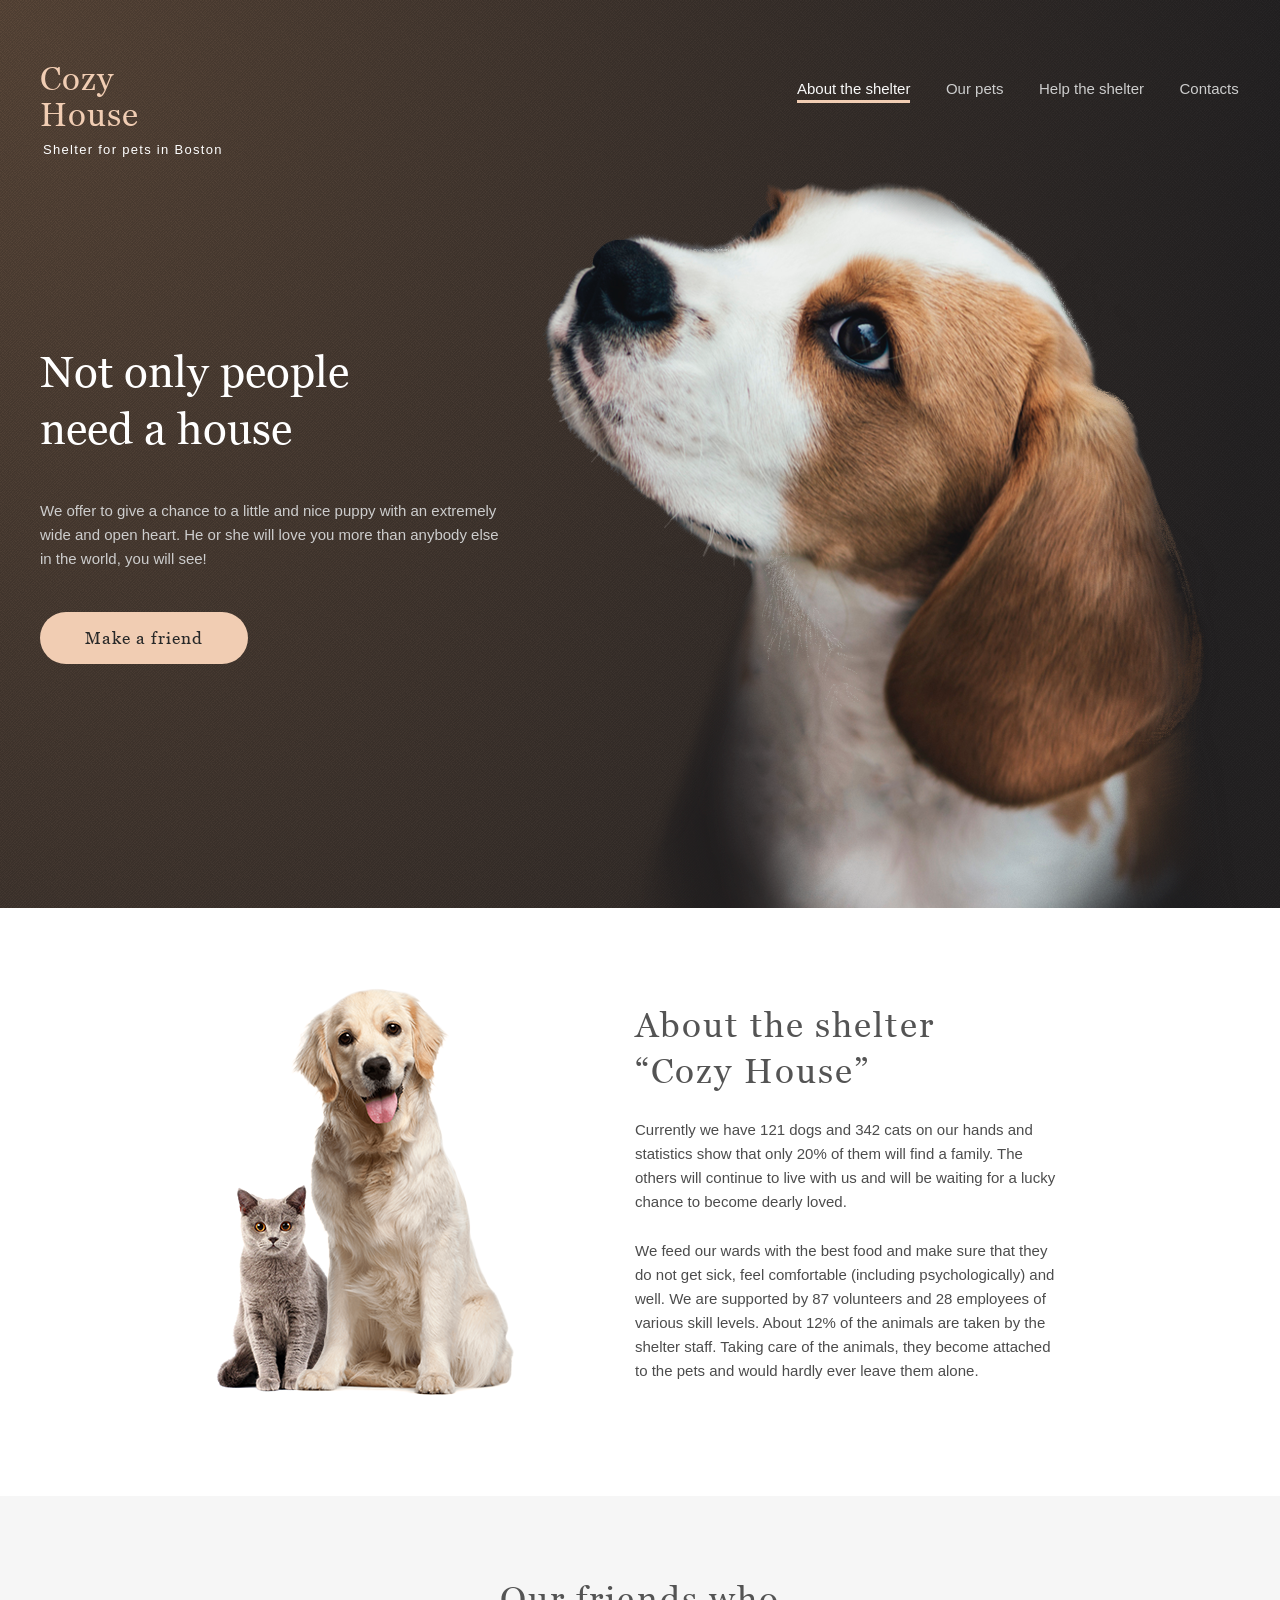
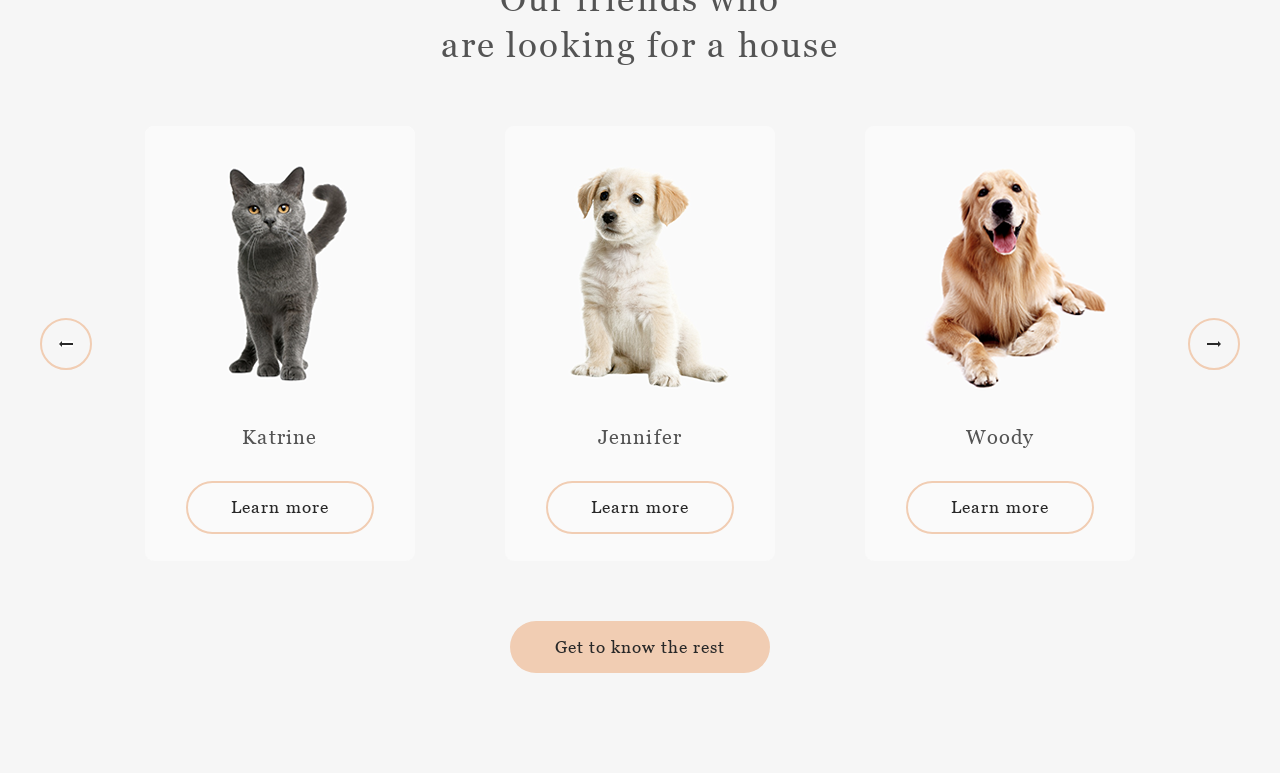
==== pages/main/index.html @ af7fc7ab "feat: add pets" ====
<!DOCTYPE html>
<html>
    <head>
        <!-- <link rel="stylesheet" href="https://fonts.googleapis.com/css?family=Roboto", type="text/css"> -->
        <link rel="stylesheet" href="index.css">
    </head>
    <div class="start-screen center">
        <section>
            <header>
                <div class="logo">
                    <div class="logo-title"><a>Cozy House</a></div>
                    <div class="logo-subtitle"><a>Shelter for pets in Boston</a></div>
                </div>

                <div class="navigation">
                    <nav>
                        <ul>
                            <li><a>About the shelter</a></li>
                            <li><a>Our pets</a></li>
                            <li><a>Help the shelter</a></li>
                            <li><a>Contacts</a></li>
                        </ul>
                    </nav>
                </div>
            </header>
        </section>

        <div class="not-only">
            <div class="content">
                <h2>Not only people</br>need a house</h2>
                <p>We offer to give a chance to a little and nice puppy with an extremely wide and open heart. He or she will love you more than anybody else in the world, you will see!</p>
                <button>Make a friend</button>
            </div>
            <div class="content-img">
                <img src="../../assets/images/start-screen-puppy.png"/>
            </div>
        </div>
    </div>
    <div class="about center">
        <div class="about-content content">
            <div class="content-img">
                <img src="../../assets//images/about-pets.png">
            </div>
    
            <div class="content">
                <h3>About the shelter “Cozy House”</h3>
                <p>Currently we have 121 dogs and 342 cats on our hands and statistics show that only 20% of them will find a family. The others will continue to live with us and will be waiting for a lucky chance to become dearly loved.</p>
                <p>We feed our wards with the best food and make sure that they do not get sick, feel comfortable (including psychologically) and well. We are supported by 87 volunteers and 28 employees of various skill levels. About 12% of the animals are taken by the shelter staff. Taking care of the animals, they become attached to the pets and would hardly ever leave them alone.</p>
            </div>
        </div>
    </div>
    <div class="pets center">
        <div class="pets-content content">
            <h3 class="center">Our friends who</br>are looking for a house</h3>
            <div class="slider">
                <button class="arrow-button left-arrow-button"></button>
                <div class="cards">
                    <div class="card">
                        <img src="../../assets/images/pets-katrine.png">
                        <h4>Katrine</h4>
                        <button class="center">Learn more</button>
                    </div>
                    <div class="card">
                        <img src="../../assets/images/pets-jennifer.png">
                        <h4>Jennifer</h4>
                        <button class="center">Learn more</button>
                    </div>
                    <div class="card">
                        <img src="../../assets/images/pets-woody.png">
                        <h4>Woody</h4>
                        <button class="center">Learn more</button>
                    </div>
                </div>
                <button class="arrow-button right-arrow-button"></button>
            </div>
            <button class="center">Get to know the rest</button>
        </div>
    </div>
</html>
---- pages/main/index.css ----
@font-face {
    font-family: 'Georgia-figma';
    src: url('../../assets/fonts/george.ttf');
}

body {
    margin: 0px;
    height: 100%;
    width: 100%;
}

/*
    General
*/

h2 {
    font-family: 'Georgia-figma', serif;
    font-weight: 400;
    font-style: normal;
    font-size: 44px;
    line-height: 57.2px;
    color: #FFFFFF;
}

h3 {
    font-family: 'Georgia-figma', serif;
    font-weight: 400;
    font-style: normal;
    font-size: 35px;
    line-height: 45.5px;
    letter-spacing: 0.06em;
    color: #545454;
}

h4 {
    font-family: 'Georgia-figma', serif;
    font-weight: 400;
    font-style: normal;
    font-size: 20px;
    letter-spacing: 0.06em;
    color: #545454;
}

p {
    font-family: Arial;
    font-weight: 400;
    font-style: normal;
    font-size: 15px;
    line-height: 24px;
    color: #CDCDCD;
}

button {
    display: block;
    padding: 15px 45px 15px 45px;
    font-family: 'Georgia-figma', serif;
    font-weight: 400;
    font-style: normal;
    font-size: 17px;
    letter-spacing: 0.06em;
    line-height: 22.1px;
    background-color: #F1CDB3;
    border: none;
    border-radius: 100px;
    color: #292929;
    outline: none;
}

button:hover {
    cursor: pointer;
}

a:hover {
    cursor: pointer;
}

.content {
    margin: 80px 40px 100px 40px;
}

.center {
    margin: 0px auto;
}

/*
    Start screen
*/

.start-screen {
    height: 908px;
    width: 1280px;
    background: url('../../assets/images/noise_transparent.png'), radial-gradient(100% 215.42% at 0% 0%, #5B483A 0%, #262425 100%), #211F20;
    overflow: hidden;
}

/*
    Header
*/

.start-screen header {
    margin: 60px auto;
    height: 60px;
    width: 1200px;
}

/*
    Logo
*/

.start-screen header .logo {
    position: relative;
    float: left;
    height: 60px;
    width: 184px;
}

.start-screen header .logo .logo-title>a {
    font-family: 'Georgia-figma', serif;
    font-weight: 400;
    font-style: normal;
    font-size: 33px;
    line-height: 110%;
    color: #F1CDB3;
    letter-spacing: 1px;
    word-spacing: 2.3px;
    text-align: start;
    text-align-last: justify;
    text-align-last: center;
}

.start-screen header .logo .logo-subtitle {
    margin: 7px 0px 0px 3px;
}

.start-screen header .logo .logo-subtitle>a {
    font-family: Arial;
    font-weight: 400;
    font-style: normal;
    font-size: 13px;
    color: #FFFFFF;
    letter-spacing: 0.1em;
    text-align: right;
}

/*
    Navigation
*/

.start-screen header .navigation {
    height: 100%;
    width: 443px;
    float: right;
    display: flex;
    align-items: center;
}

.start-screen header .navigation nav {
    margin: 16px 0px 18px 0px;
    width: 100%;
}

.start-screen header .navigation nav ul {
    margin: 0px;
    padding: 0px;
    list-style-type: none;
}

.start-screen header .navigation nav ul li {
    display: inline-block;
}

.start-screen header .navigation nav ul li + li:before {
    margin: 0px 0px 0px 31.5px;
    content: "";
}

.start-screen header .navigation nav ul li a {
    font-family: Arial;
    font-weight: 400;
    font-style: normal;
    font-size: 15px;
    color: #CDCDCD;
}

.start-screen header .navigation nav ul li:first-child a {
    padding: 0px 0px 3px 0px;
    border-bottom: 3px solid #F1CDB3;
    color: #FAFAFA;
}

.start-screen header .navigation nav ul li a:hover {
    padding: 0px 0px 3px 0px;
    border-bottom: 3px solid #F1CDB3;
    color: #FAFAFA;
    cursor: pointer;
}

/*
    Not only
*/

.start-screen .not-only {
    margin: 0px auto;
    height: 728px;
    width: 1200px;
    overflow: hidden;
}

.start-screen .not-only .content {
    margin: 163px 42px 244px 0px;
    height: 321px;
    width: 460px;
    float: left;
}

.start-screen .not-only .content h2 {
    margin: 0px 0px 42px 0px;
    width: 310px;
}


.start-screen .not-only .content p {
    margin: 0px 0px 41px 0px;
}

.start-screen .not-only .content button {
    margin: 0px;
}

.start-screen .not-only .content-img {
    height: 100%;
    width: 698px;
    float: right;
}

/*
    About
*/

.about {
    height: 588px;
    width: 1280px;
    overflow: hidden;
}

.about .about-content {
    height: 408px;
    width: 1200px;
    display: flex;
    align-items: center;
    justify-content: center;
}

.about .about-content .content-img {
    margin: 0px 120px 0px 0px;
    height: 408px;
    width: 300px;
}

.about .about-content .content {
    margin: 0px 0px 0px 0px;
    height: 380px;
    width: 430px;
}

.about .about-content .content h3 {
    margin: 0px;
    width: 370px;
}

.about .about-content .content p {
    margin: 25px 0px 0px 0px;
    color: #4C4C4C;
}

/*
    Pets
*/

.pets {
    height: 877px;
    width: 1280px;
    background-color: #F6F6F6;
    overflow: hidden;
}

.pets .pets-content {
    height: 697px;
    width: 1200px;
    display: flex;
    flex-direction: column;
    justify-content: space-between;
    overflow: hidden;
}

.pets .pets-content h3 {
    width: 400px;
    text-align: center;
}

.pets .pets-content .slider {
    height: 435px;
    width: 1200px;
    overflow: hidden;
    display: flex;
    justify-content: space-between;
    align-items: center;
}

.pets .pets-content .slider .arrow-button {
    padding: 0px;
    display: block;
    height: 52px;
    width: 52px;
    background-color: white;
    border-radius: 50%;
    border: 2px solid #F1CDB3;
}

.pets .pets-content .slider .left-arrow-button {
    background: url('../../assets/images/arrow-left.png') no-repeat center;
}

.pets .pets-content .slider .right-arrow-button {
    background: url('../../assets/images/arrow-right.png') no-repeat center;
}

.pets .pets-content .slider .cards {
    height: 435px;
    width: 990px;
    display: flex;
    justify-content: space-between;
}

.pets .pets-content .slider .cards .card {
    height: 435px;
    width: 270px;
    text-align: center;
    display: inline-block;
    border-radius: 9px;
    background-color: #FAFAFA;
}

.pets .pets-content .slider .cards .card img {
    margin: 0px 0px 25px 0px;
}

.pets .pets-content .slider .cards .card h4 {
    margin: 0px 0px 32px 0px;
}

.pets .pets-content .slider .cards .card button {
    padding: 13px 43px 13px 43px;
    margin-bottom: 30px;
    background-color: #FAFAFA;
    border: 2px solid #F1CDB3;
}
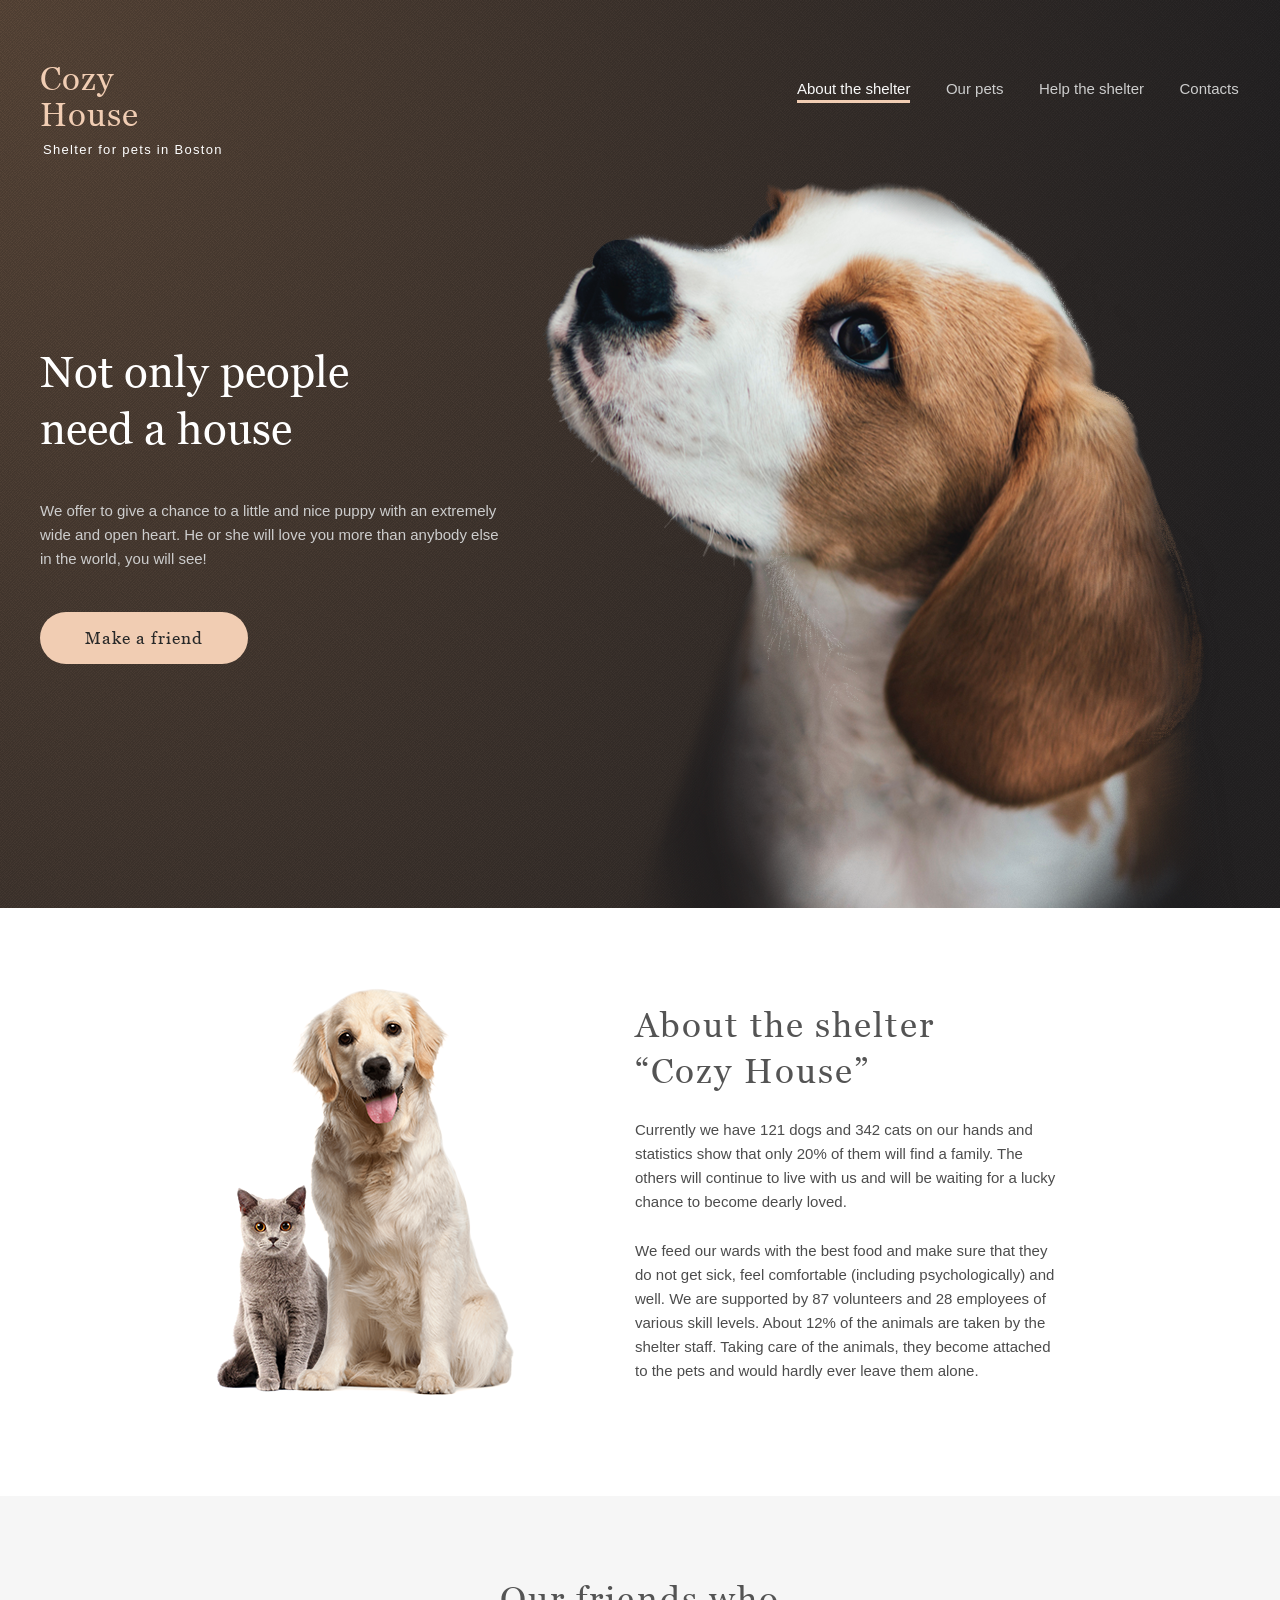
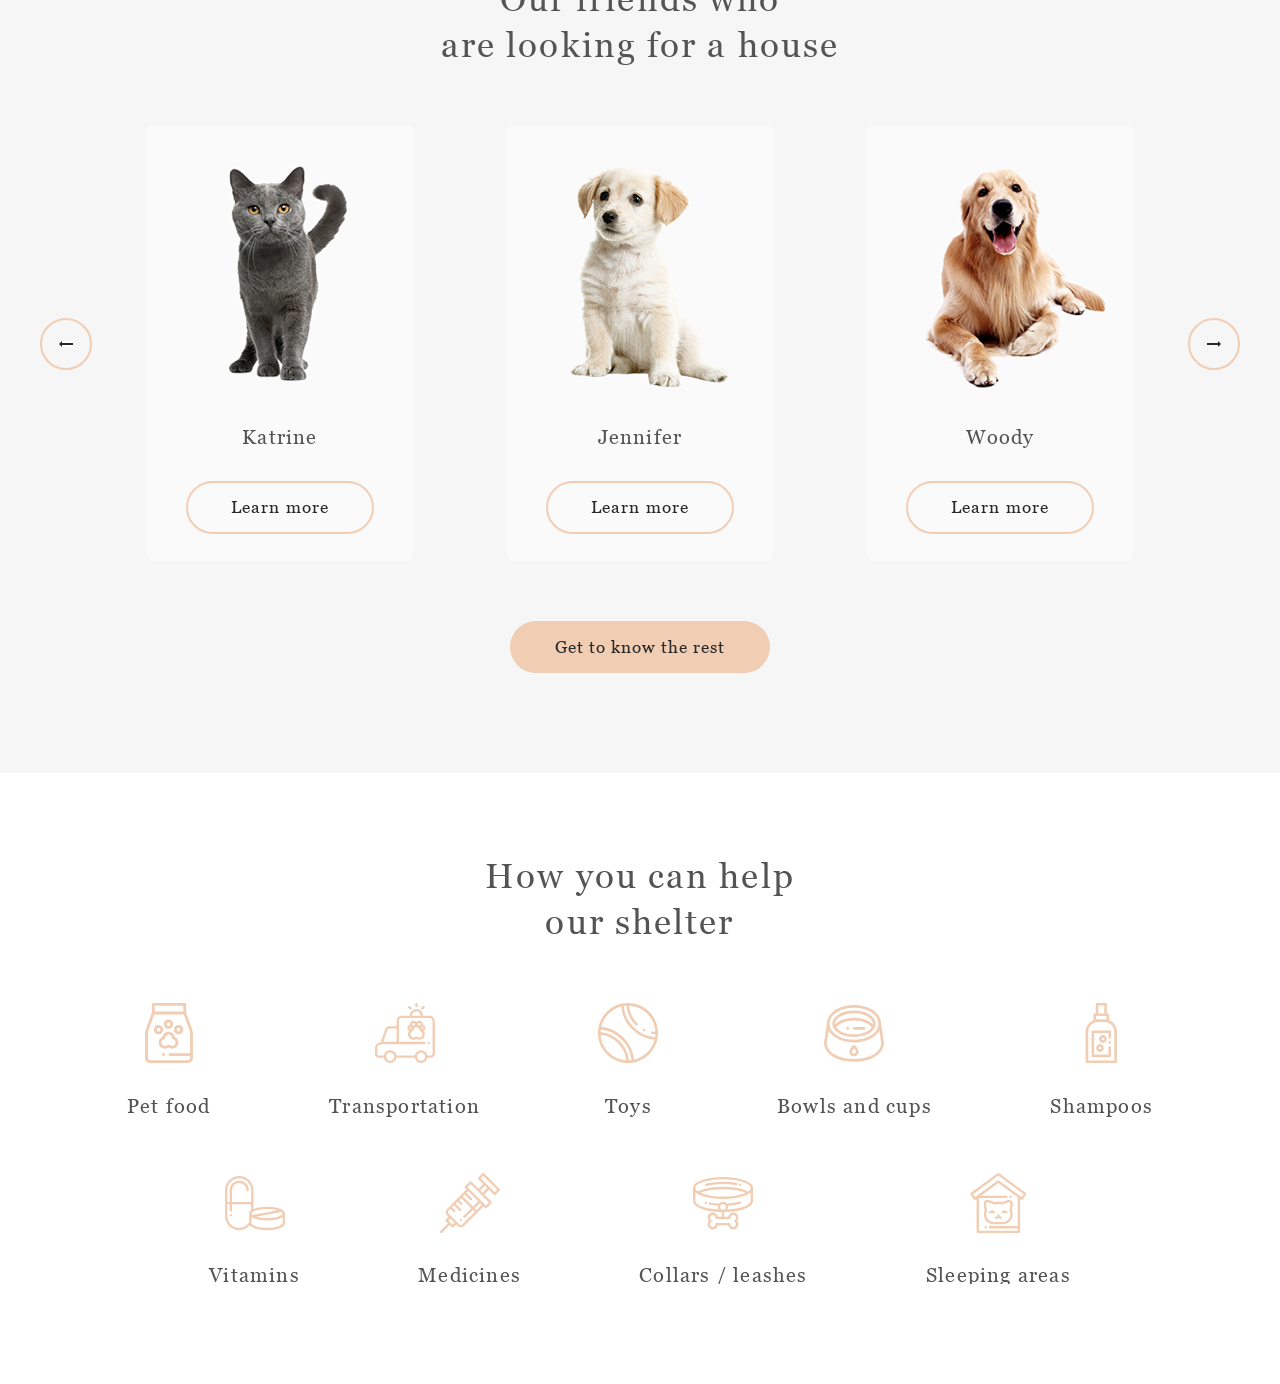
==== commit 3f3aa60d: "feat: add help" ====
--- a/pages/main/index.html
+++ b/pages/main/index.html
@@ -32,14 +32,14 @@
                 <button>Make a friend</button>
             </div>
             <div class="content-img">
-                <img src="../../assets/images/start-screen-puppy.png"/>
+                <img src="../../assets/images/main/not-only/start-screen-puppy.png"/>
             </div>
         </div>
     </div>
     <div class="about center">
         <div class="about-content content">
             <div class="content-img">
-                <img src="../../assets//images/about-pets.png">
+                <img src="../../assets/images/main/about/about-pets.png">
             </div>
     
             <div class="content">
@@ -56,17 +56,17 @@
                 <button class="arrow-button left-arrow-button"></button>
                 <div class="cards">
                     <div class="card">
-                        <img src="../../assets/images/pets-katrine.png">
+                        <img src="../../assets/images/main/pets/pets-katrine.png">
                         <h4>Katrine</h4>
                         <button class="center">Learn more</button>
                     </div>
                     <div class="card">
-                        <img src="../../assets/images/pets-jennifer.png">
+                        <img src="../../assets/images/main/pets/pets-jennifer.png">
                         <h4>Jennifer</h4>
                         <button class="center">Learn more</button>
                     </div>
                     <div class="card">
-                        <img src="../../assets/images/pets-woody.png">
+                        <img src="../../assets/images/main/pets/pets-woody.png">
                         <h4>Woody</h4>
                         <button class="center">Learn more</button>
                     </div>
@@ -76,4 +76,68 @@
             <button class="center">Get to know the rest</button>
         </div>
     </div>
+    <div class="help center">
+        <div class="help-content content">
+            <h3 class="center">How you can help</br>our shelter</h3>
+
+            <div class="list center">
+                <div class="first-list">
+                    <div class="list-item">
+                        <img src="../../assets/images/main/pets/pet-food.svg">
+    
+                        <h4>Pet food</h4>
+                    </div>
+    
+                    <div class="list-item">
+                        <img src="../../assets/images/main/pets/transportation.svg">
+    
+                        <h4>Transportation</h4>
+                    </div>
+    
+                    <div class="list-item">
+                        <img src="../../assets/images/main/pets/toys.svg">
+    
+                        <h4>Toys</h4>
+                    </div>
+    
+                    <div class="list-item">
+                        <img src="../../assets/images/main/pets/bowls-and-cups.svg">
+    
+                        <h4>Bowls and cups</h4>
+                    </div>
+    
+                    <div class="list-item">
+                        <img src="../../assets/images/main/pets/shampoos.svg">
+    
+                        <h4>Shampoos</h4>
+                    </div>    
+                </div>
+                
+                <div class="second-list center">
+                    <div class="list-item">
+                        <img src="../../assets/images/main/pets/vitamins.svg">
+    
+                        <h4>Vitamins</h4>
+                    </div>
+    
+                    <div class="list-item">
+                        <img src="../../assets/images/main/pets/medicines.svg">
+    
+                        <h4>Medicines</h4>
+                    </div>
+    
+                    <div class="list-item">
+                        <img src="../../assets/images/main/pets/collars-or-leashes.svg">
+    
+                        <h4>Collars / leashes</h4>
+                    </div>
+    
+                    <div class="list-item">
+                        <img src="../../assets/images/main/pets/sleeping-area.svg">
+    
+                        <h4>Sleeping areas</h4>
+                    </div>
+                </div>
+        </div>
+    </div>
 </html>
--- a/pages/main/index.css
+++ b/pages/main/index.css
@@ -318,11 +318,11 @@
 }
 
 .pets .pets-content .slider .left-arrow-button {
-    background: url('../../assets/images/arrow-left.png') no-repeat center;
+    background: url('../../assets/images/main/pets/arrow-left.png') no-repeat center;
 }
 
 .pets .pets-content .slider .right-arrow-button {
-    background: url('../../assets/images/arrow-right.png') no-repeat center;
+    background: url('../../assets/images/main/pets/arrow-right.png') no-repeat center;
 }
 
 .pets .pets-content .slider .cards {
@@ -354,4 +354,62 @@
     margin-bottom: 30px;
     background-color: #FAFAFA;
     border: 2px solid #F1CDB3;
+}
+
+/*
+    Help
+*/
+
+.help {
+    height: 611px;
+    width: 1280px;
+    overflow: hidden;
+}
+
+.help .help-content {
+    height: 431px;
+    width: 1200px;
+    display: flex;
+    flex-direction: column;
+    justify-content: space-between;
+    overflow: hidden;
+}
+
+.help .help-content h3 {
+    display: block;
+    text-align: center;
+}
+
+.help .help-content .list {
+    height: 281px;
+    width: 1026px;
+    overflow: hidden;
+}
+
+.help .help-content .list .first-list {
+    width: 100%;
+    display: flex;
+    flex-direction: row;
+    justify-content: space-between;
+}
+
+.help .help-content .list .second-list {
+    margin-top: 55px;
+    width: 95.5%;
+    display: flex;
+    flex-direction: row;
+    justify-content: space-around;
+}
+
+
+.help .help-content .list .list-item {
+    text-align: center;
+}
+
+.help .help-content .list .list-item img {
+    height: 60px;
+}
+
+.help .help-content .list .list-item h4 {
+    margin-bottom: 0px;
 }
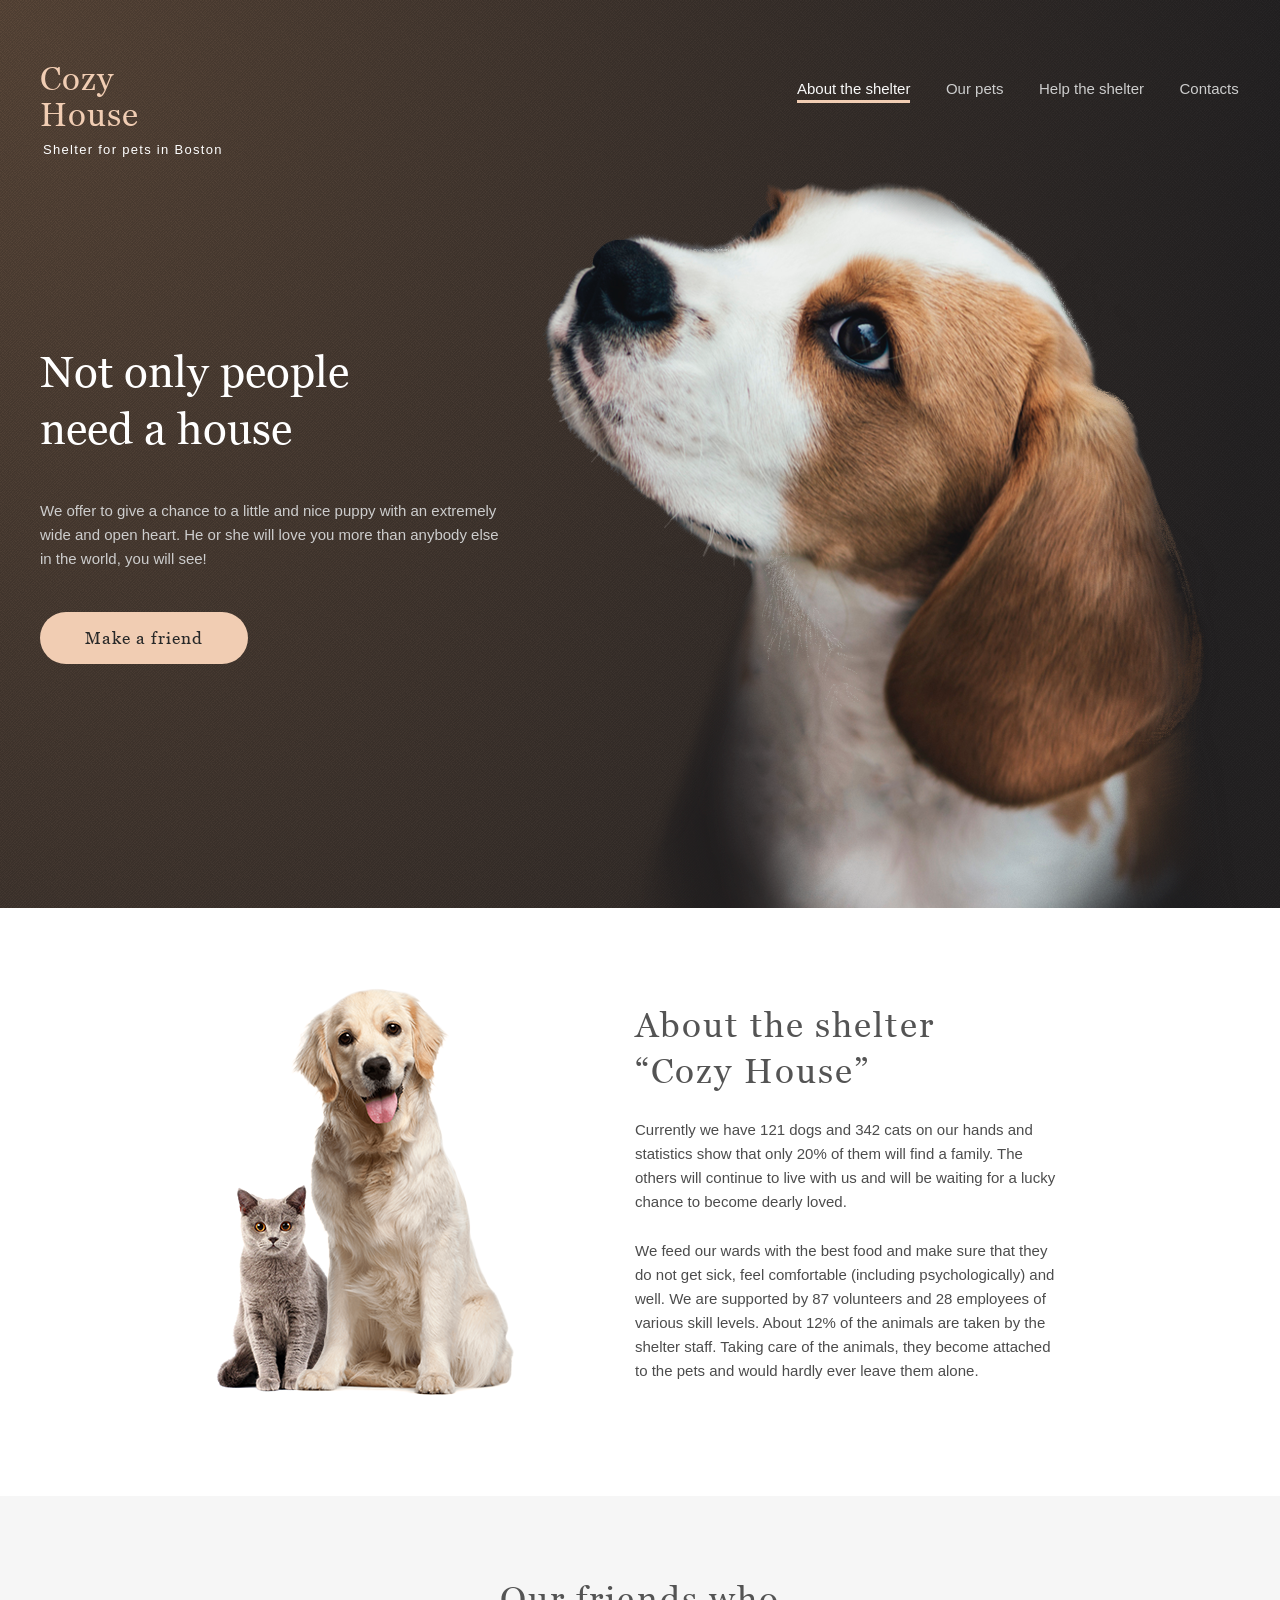
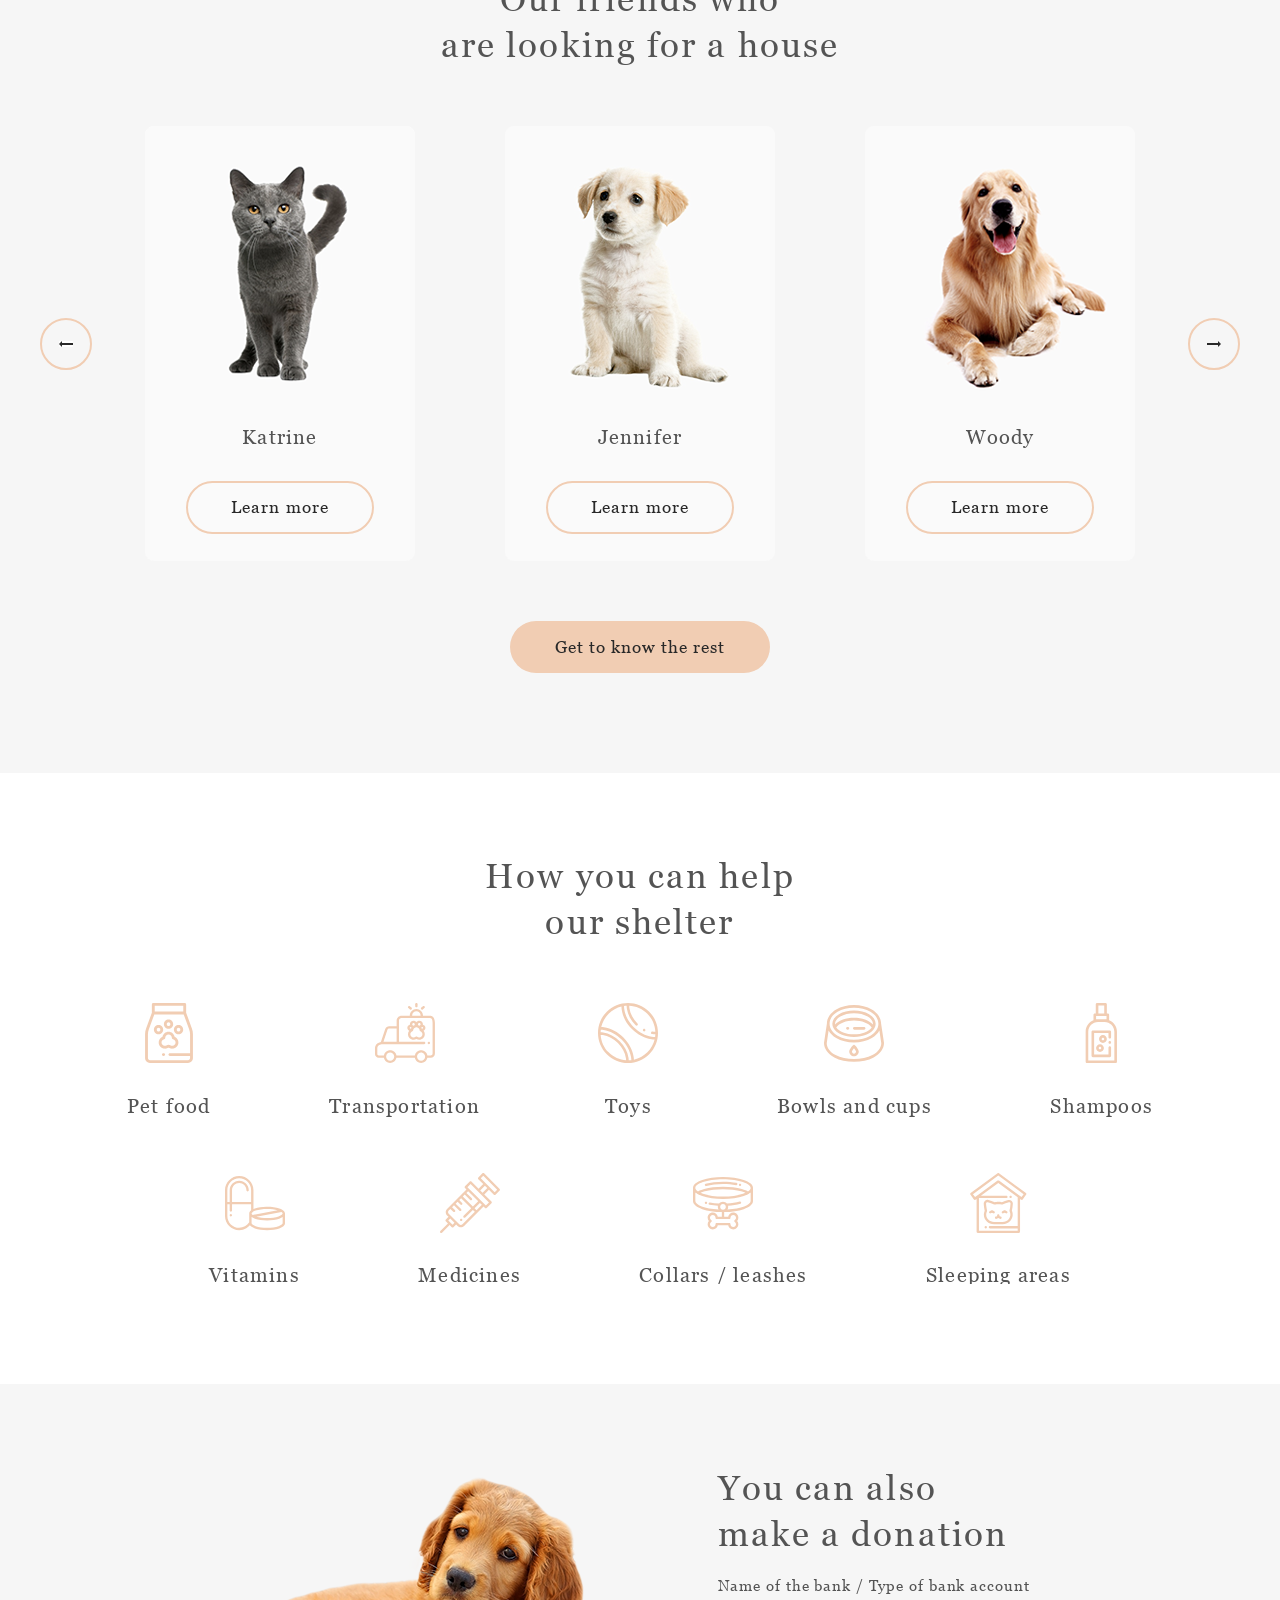
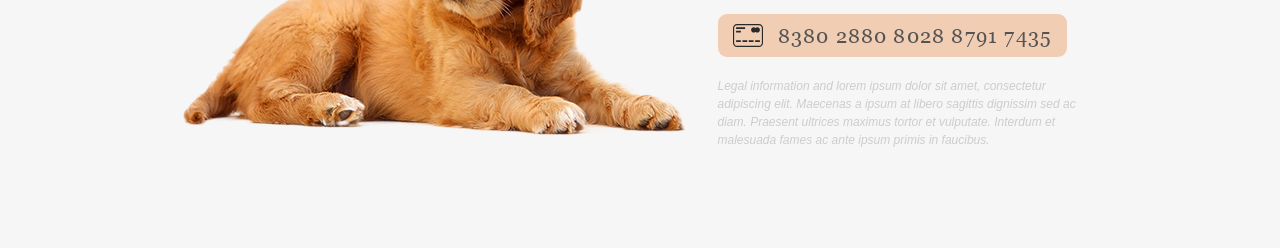
==== commit 95fd312c: "feat: add donation" ====
--- a/pages/main/index.html
+++ b/pages/main/index.html
@@ -4,140 +4,158 @@
         <!-- <link rel="stylesheet" href="https://fonts.googleapis.com/css?family=Roboto", type="text/css"> -->
         <link rel="stylesheet" href="index.css">
     </head>
-    <div class="start-screen center">
-        <section>
-            <header>
-                <div class="logo">
-                    <div class="logo-title"><a>Cozy House</a></div>
-                    <div class="logo-subtitle"><a>Shelter for pets in Boston</a></div>
+    <body>
+        <div class="start-screen center">
+            <section>
+                <header>
+                    <div class="logo">
+                        <div class="logo-title"><a>Cozy House</a></div>
+                        <div class="logo-subtitle"><a>Shelter for pets in Boston</a></div>
+                    </div>
+    
+                    <div class="navigation">
+                        <nav>
+                            <ul>
+                                <li><a>About the shelter</a></li>
+                                <li><a>Our pets</a></li>
+                                <li><a>Help the shelter</a></li>
+                                <li><a>Contacts</a></li>
+                            </ul>
+                        </nav>
+                    </div>
+                </header>
+            </section>
+    
+            <div class="not-only">
+                <div class="content">
+                    <h2>Not only people</br>need a house</h2>
+                    <p>We offer to give a chance to a little and nice puppy with an extremely wide and open heart. He or she will love you more than anybody else in the world, you will see!</p>
+                    <button>Make a friend</button>
                 </div>
-
-                <div class="navigation">
-                    <nav>
-                        <ul>
-                            <li><a>About the shelter</a></li>
-                            <li><a>Our pets</a></li>
-                            <li><a>Help the shelter</a></li>
-                            <li><a>Contacts</a></li>
-                        </ul>
-                    </nav>
+                <div class="content-img">
+                    <img src="../../assets/images/main/not-only/start-screen-puppy.png"/>
                 </div>
-            </header>
-        </section>
-
-        <div class="not-only">
-            <div class="content">
-                <h2>Not only people</br>need a house</h2>
-                <p>We offer to give a chance to a little and nice puppy with an extremely wide and open heart. He or she will love you more than anybody else in the world, you will see!</p>
-                <button>Make a friend</button>
-            </div>
-            <div class="content-img">
-                <img src="../../assets/images/main/not-only/start-screen-puppy.png"/>
             </div>
         </div>
-    </div>
-    <div class="about center">
-        <div class="about-content content">
-            <div class="content-img">
-                <img src="../../assets/images/main/about/about-pets.png">
-            </div>
-    
-            <div class="content">
-                <h3>About the shelter “Cozy House”</h3>
-                <p>Currently we have 121 dogs and 342 cats on our hands and statistics show that only 20% of them will find a family. The others will continue to live with us and will be waiting for a lucky chance to become dearly loved.</p>
-                <p>We feed our wards with the best food and make sure that they do not get sick, feel comfortable (including psychologically) and well. We are supported by 87 volunteers and 28 employees of various skill levels. About 12% of the animals are taken by the shelter staff. Taking care of the animals, they become attached to the pets and would hardly ever leave them alone.</p>
+        <div class="about center">
+            <div class="about-content content">
+                <div class="content-img">
+                    <img src="../../assets/images/main/about/about-pets.png">
+                </div>
+        
+                <div class="content">
+                    <h3>About the shelter “Cozy House”</h3>
+                    <p>Currently we have 121 dogs and 342 cats on our hands and statistics show that only 20% of them will find a family. The others will continue to live with us and will be waiting for a lucky chance to become dearly loved.</p>
+                    <p>We feed our wards with the best food and make sure that they do not get sick, feel comfortable (including psychologically) and well. We are supported by 87 volunteers and 28 employees of various skill levels. About 12% of the animals are taken by the shelter staff. Taking care of the animals, they become attached to the pets and would hardly ever leave them alone.</p>
+                </div>
             </div>
         </div>
-    </div>
-    <div class="pets center">
-        <div class="pets-content content">
-            <h3 class="center">Our friends who</br>are looking for a house</h3>
-            <div class="slider">
-                <button class="arrow-button left-arrow-button"></button>
-                <div class="cards">
-                    <div class="card">
-                        <img src="../../assets/images/main/pets/pets-katrine.png">
-                        <h4>Katrine</h4>
-                        <button class="center">Learn more</button>
+        <div class="pets center">
+            <div class="pets-content content">
+                <h3 class="center">Our friends who</br>are looking for a house</h3>
+                <div class="slider">
+                    <button class="arrow-button left-arrow-button"></button>
+                    <div class="cards">
+                        <div class="card">
+                            <img src="../../assets/images/main/pets/pets-katrine.png">
+                            <h4>Katrine</h4>
+                            <button class="center">Learn more</button>
+                        </div>
+                        <div class="card">
+                            <img src="../../assets/images/main/pets/pets-jennifer.png">
+                            <h4>Jennifer</h4>
+                            <button class="center">Learn more</button>
+                        </div>
+                        <div class="card">
+                            <img src="../../assets/images/main/pets/pets-woody.png">
+                            <h4>Woody</h4>
+                            <button class="center">Learn more</button>
+                        </div>
                     </div>
-                    <div class="card">
-                        <img src="../../assets/images/main/pets/pets-jennifer.png">
-                        <h4>Jennifer</h4>
-                        <button class="center">Learn more</button>
+                    <button class="arrow-button right-arrow-button"></button>
+                </div>
+                <button class="center">Get to know the rest</button>
+            </div>
+        </div>
+        <div class="help center">
+            <div class="help-content content">
+                <h3 class="center">How you can help</br>our shelter</h3>
+    
+                <div class="list center">
+                    <div class="first-list">
+                        <div class="list-item">
+                            <img src="../../assets/images/main/pets/pet-food.svg">
+        
+                            <h4>Pet food</h4>
+                        </div>
+        
+                        <div class="list-item">
+                            <img src="../../assets/images/main/pets/transportation.svg">
+        
+                            <h4>Transportation</h4>
+                        </div>
+        
+                        <div class="list-item">
+                            <img src="../../assets/images/main/pets/toys.svg">
+        
+                            <h4>Toys</h4>
+                        </div>
+        
+                        <div class="list-item">
+                            <img src="../../assets/images/main/pets/bowls-and-cups.svg">
+        
+                            <h4>Bowls and cups</h4>
+                        </div>
+        
+                        <div class="list-item">
+                            <img src="../../assets/images/main/pets/shampoos.svg">
+        
+                            <h4>Shampoos</h4>
+                        </div>    
                     </div>
-                    <div class="card">
-                        <img src="../../assets/images/main/pets/pets-woody.png">
-                        <h4>Woody</h4>
-                        <button class="center">Learn more</button>
+                    
+                    <div class="second-list center">
+                        <div class="list-item">
+                            <img src="../../assets/images/main/pets/vitamins.svg">
+        
+                            <h4>Vitamins</h4>
+                        </div>
+        
+                        <div class="list-item">
+                            <img src="../../assets/images/main/pets/medicines.svg">
+        
+                            <h4>Medicines</h4>
+                        </div>
+        
+                        <div class="list-item">
+                            <img src="../../assets/images/main/pets/collars-or-leashes.svg">
+        
+                            <h4>Collars / leashes</h4>
+                        </div>
+        
+                        <div class="list-item">
+                            <img src="../../assets/images/main/pets/sleeping-area.svg">
+        
+                            <h4>Sleeping areas</h4>
+                        </div>
                     </div>
                 </div>
-                <button class="arrow-button right-arrow-button"></button>
             </div>
-            <button class="center">Get to know the rest</button>
         </div>
-    </div>
-    <div class="help center">
-        <div class="help-content content">
-            <h3 class="center">How you can help</br>our shelter</h3>
-
-            <div class="list center">
-                <div class="first-list">
-                    <div class="list-item">
-                        <img src="../../assets/images/main/pets/pet-food.svg">
-    
-                        <h4>Pet food</h4>
+        <div class="donation center">
+            <div class="donation-content content">
+                <img src="../../assets/images/main/donation/donation-dog.png">
+        
+                <div class="information">
+                    <h3>You can also make a donation</h3>
+                    <h5>Name of the bank / Type of bank account</h5>
+                    <div class="credit-card">
+                        <img src="../../assets/images/main/donation/credit-card.svg">
+                        <a><h4>8380 2880 8028 8791 7435</h4></a>
                     </div>
-    
-                    <div class="list-item">
-                        <img src="../../assets/images/main/pets/transportation.svg">
-    
-                        <h4>Transportation</h4>
-                    </div>
-    
-                    <div class="list-item">
-                        <img src="../../assets/images/main/pets/toys.svg">
-    
-                        <h4>Toys</h4>
-                    </div>
-    
-                    <div class="list-item">
-                        <img src="../../assets/images/main/pets/bowls-and-cups.svg">
-    
-                        <h4>Bowls and cups</h4>
-                    </div>
-    
-                    <div class="list-item">
-                        <img src="../../assets/images/main/pets/shampoos.svg">
-    
-                        <h4>Shampoos</h4>
-                    </div>    
+                    <p>Legal information and lorem ipsum dolor sit amet, consectetur adipiscing elit. Maecenas a ipsum at libero sagittis dignissim sed ac diam. Praesent ultrices maximus tortor et vulputate. Interdum et malesuada fames ac ante ipsum primis in faucibus.</p>
                 </div>
-                
-                <div class="second-list center">
-                    <div class="list-item">
-                        <img src="../../assets/images/main/pets/vitamins.svg">
-    
-                        <h4>Vitamins</h4>
-                    </div>
-    
-                    <div class="list-item">
-                        <img src="../../assets/images/main/pets/medicines.svg">
-    
-                        <h4>Medicines</h4>
-                    </div>
-    
-                    <div class="list-item">
-                        <img src="../../assets/images/main/pets/collars-or-leashes.svg">
-    
-                        <h4>Collars / leashes</h4>
-                    </div>
-    
-                    <div class="list-item">
-                        <img src="../../assets/images/main/pets/sleeping-area.svg">
-    
-                        <h4>Sleeping areas</h4>
-                    </div>
-                </div>
+            </div>
         </div>
-    </div>
-</html>+    </body>
+</html>
--- a/pages/main/index.css
+++ b/pages/main/index.css
@@ -37,6 +37,15 @@
     font-weight: 400;
     font-style: normal;
     font-size: 20px;
+    letter-spacing: 0.06em;
+    color: #545454;
+}
+
+h5 {
+    font-family: 'Georgia-figma', serif;
+    font-weight: 400;
+    font-style: normal;
+    font-size: 15px;
     letter-spacing: 0.06em;
     color: #545454;
 }
@@ -341,6 +350,10 @@
     background-color: #FAFAFA;
 }
 
+.pets .pets-content .slider .cards .card:hover {
+    cursor: pointer;
+}
+
 .pets .pets-content .slider .cards .card img {
     margin: 0px 0px 25px 0px;
 }
@@ -412,4 +425,78 @@
 
 .help .help-content .list .list-item h4 {
     margin-bottom: 0px;
+}
+
+/*
+    Donation
+*/
+
+.donation {
+    height: 464px;
+    width: 1280px;
+    overflow: hidden;
+    background-color: #F6F6F6;
+}
+
+.donation .donation-content {
+    height: 284px;
+    width: 1200px;
+    overflow: hidden;
+    display: flex;
+    align-items: center;
+    justify-content: center;
+}
+
+.donation .donation-content img {
+    margin: 0px 30px 0px 0px;
+}
+
+.donation .donation-content .information {
+    height: 282px;
+    width: 380px;
+    display: inline-block;
+}
+
+.donation .donation-content .information h3 {
+    margin: 0px;
+    width: 300px;
+}
+
+.donation .donation-content .information h5 {
+    margin: 20px 0px 20px 0px
+}
+
+.donation .donation-content .information .credit-card {
+    margin: 0px 0px 20px 0px;
+    height: 43px;
+    width: 349px;
+    border-radius: 9px;
+    background-color: #F1CDB3;
+    overflow: hidden;
+}
+
+.donation .donation-content .information .credit-card img {
+    margin: 10px 15px 10px 15px;
+    float: left;
+}
+
+.donation .donation-content .information .credit-card a {
+    margin: 10px 0px 10px 0px;
+    float: left;
+}
+
+.donation .donation-content .information .credit-card a:hover {
+    cursor: pointer;
+}
+
+.donation .donation-content .information .credit-card a h4 {
+    margin: 0px;
+    float: left;
+}
+
+.donation .donation-content .information p {
+    margin: 0px;
+    font-size: 12px;
+    font-style: italic;
+    line-height: 18px;
 }
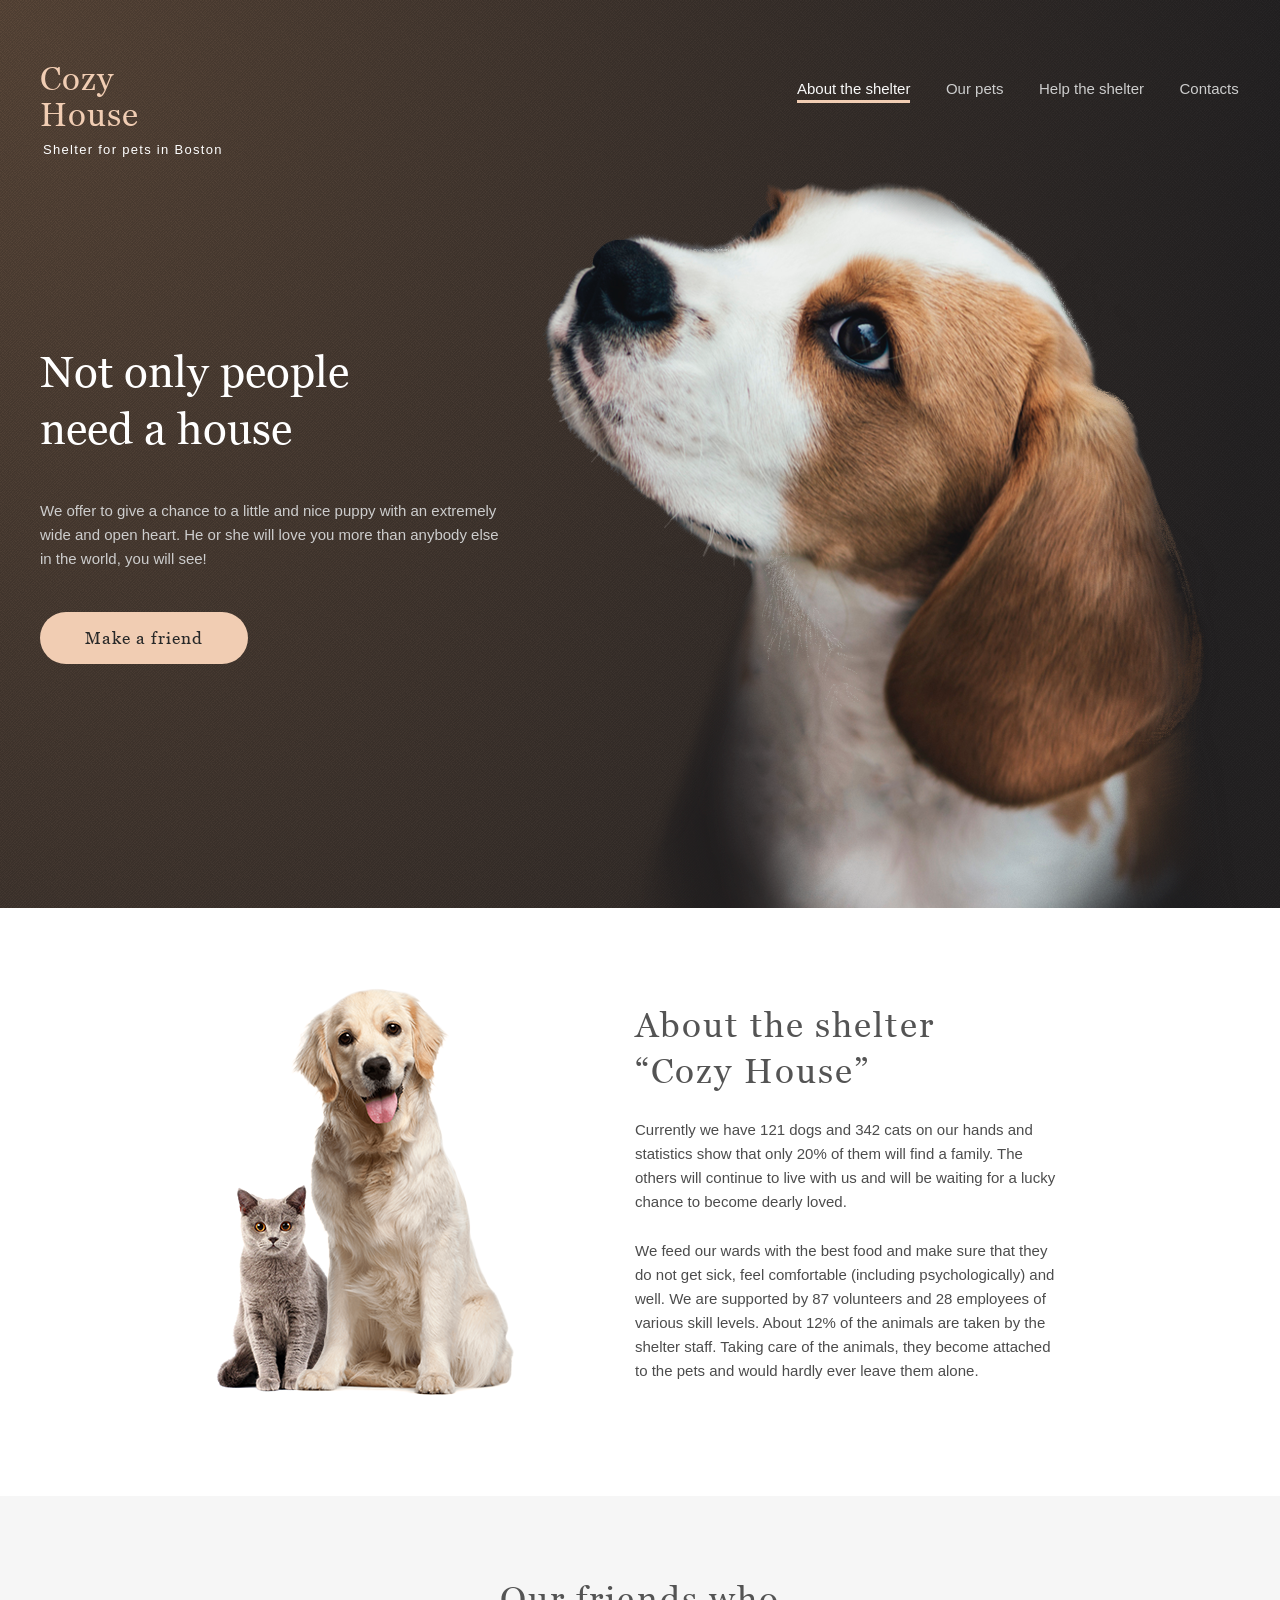
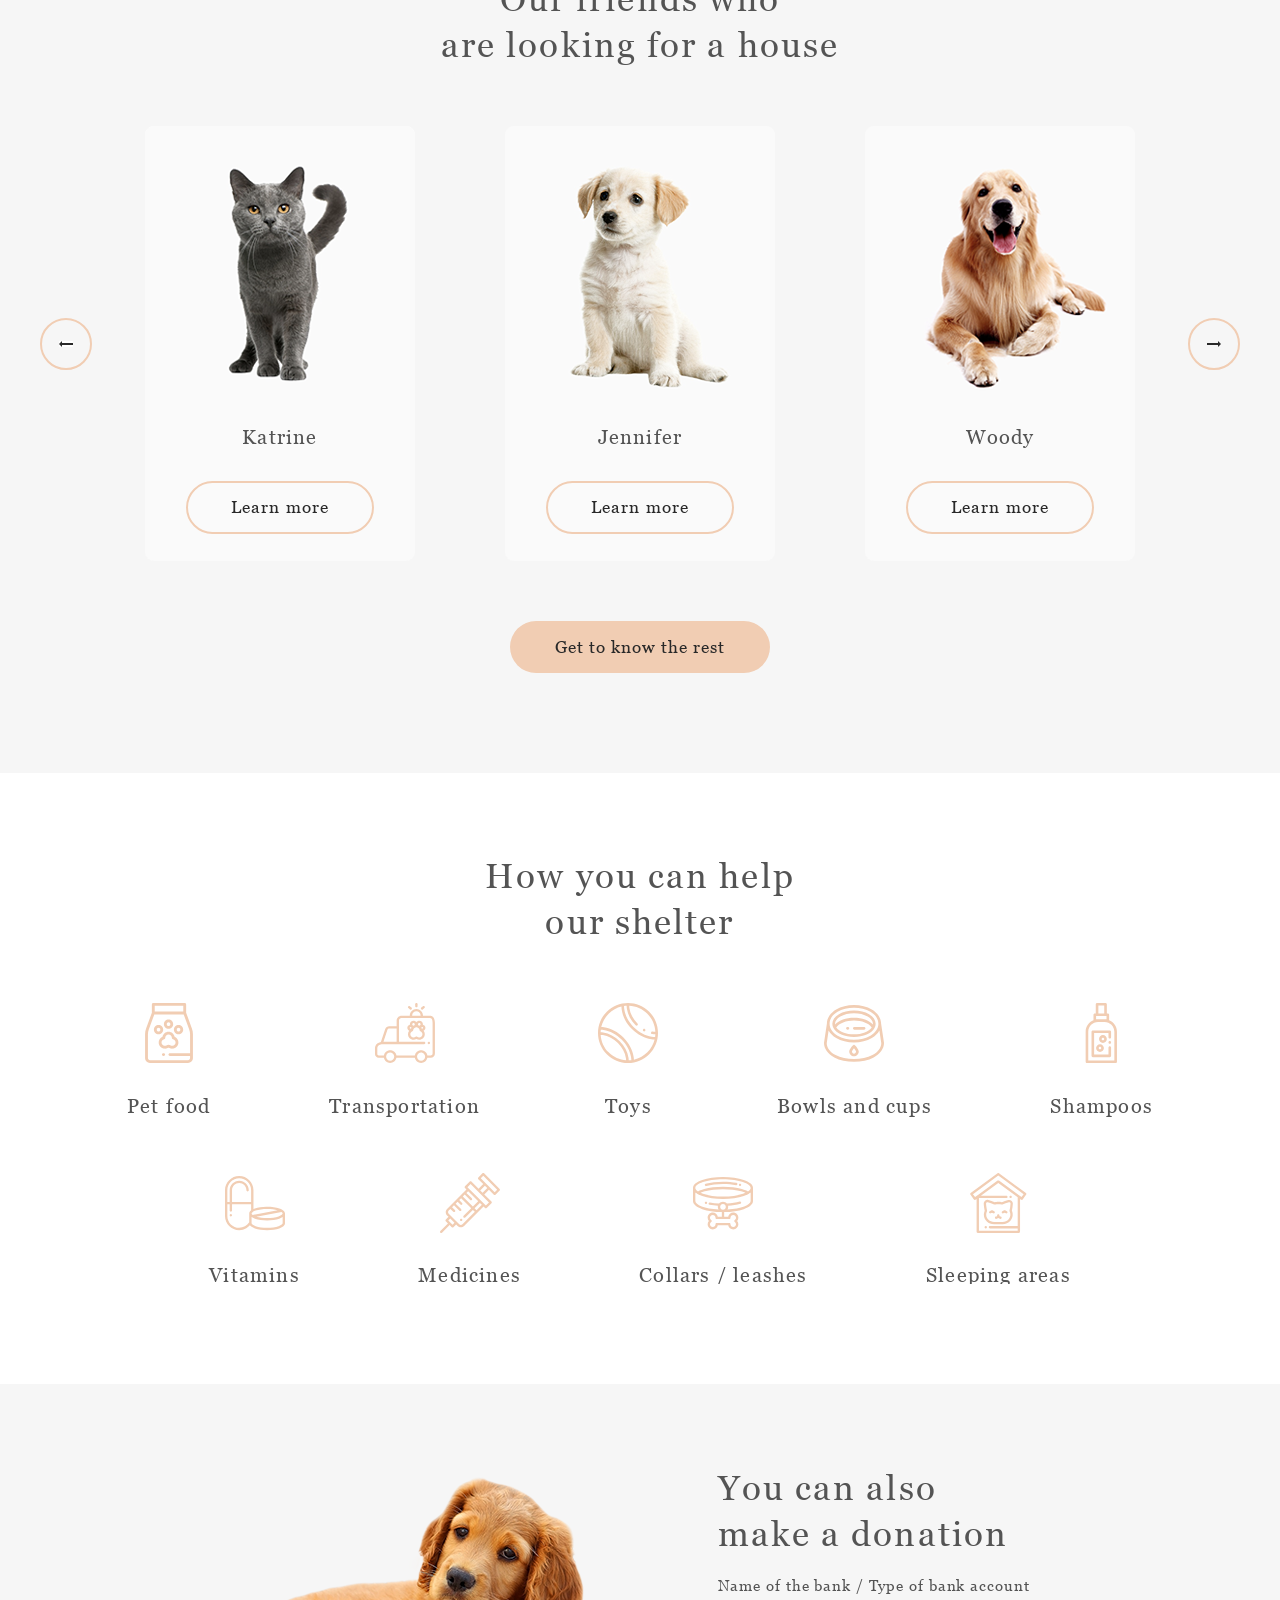
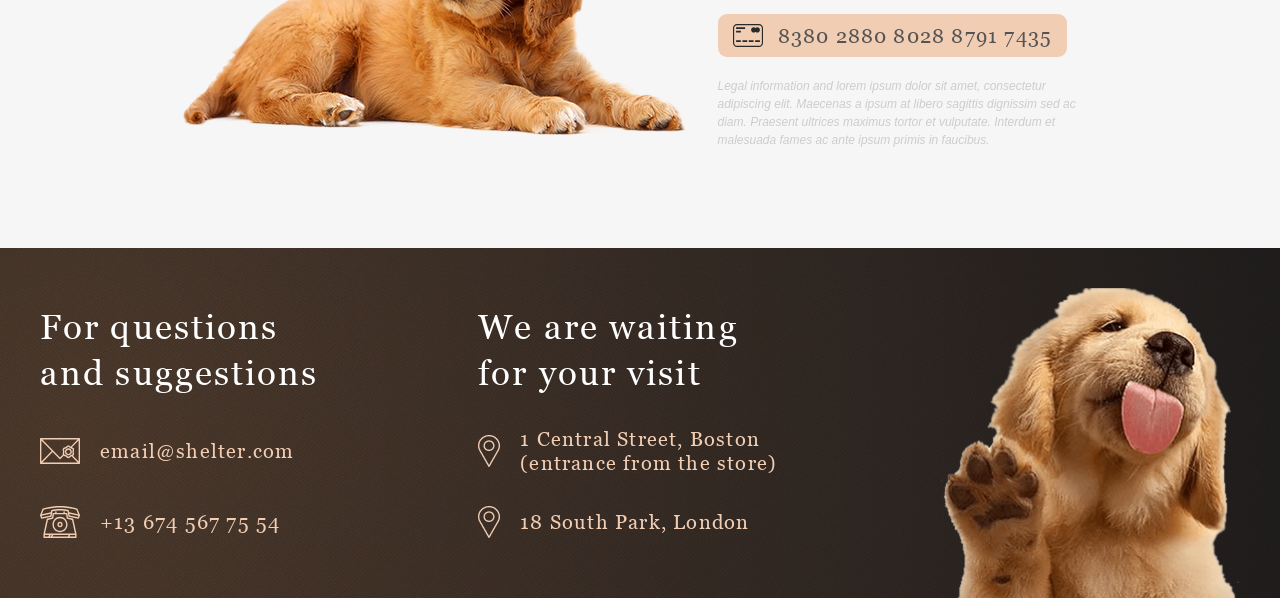
==== commit 9ac79e80: "feat: add footer" ====
--- a/pages/main/index.html
+++ b/pages/main/index.html
@@ -157,5 +157,36 @@
                 </div>
             </div>
         </div>
+        <footer>
+            <div class="footer">
+                <div class="footer-content">
+                    <div class="contacts footer-content-info">
+                        <h3>For questions and suggestions</h3>
+                        <div class="mail info">
+                            <a href="mailto:email@shelter.com"><img src="../../assets/images/main/footer/icon-email.svg" alt="email icon"></a>
+                            <a href="mailto:email@shelter.com">email@shelter.com</a>
+                        </div>
+                        <div class="phone info">
+                            <a href="tel:136745677554"><img src="../../assets/images/main/footer/icon-phone.svg" alt="phone icon"></a>
+                            <a href="tel:136745677554">+13 674 567 75 54</a>
+                        </div>
+                    </div>
+
+                    <div class="location footer-content-info">
+                        <h3>We are waiting</br>for your visit</h3>
+                        <div class="boston info">
+                            <a href="http://maps.google.com/?q=1 Central Street, Boston (entrance from the store)"><img src="../../assets/images/main/footer/icon-marker.png" alt="market icon"></a>
+                            <a href="http://maps.google.com/?q=1 Central Street, Boston (entrance from the store)">1 Central Street, Boston (entrance from the store)</a>
+                        </div>
+                        <div class="london info">
+                            <a href="http://maps.google.com/?q=18 South Park, London"><img src="../../assets/images/main/footer/icon-marker.png" alt="market icon"></a>
+                            <a href="http://maps.google.com/?q=18 South Park, London">18 South Park, London</a>
+                        </div>
+                    </div>
+
+                    <img src="../../assets/images/main/footer/footer-puppy.png" alt="puppy licks">
+                </div>
+            </div>
+        </footer>
     </body>
 </html>
--- a/pages/main/index.css
+++ b/pages/main/index.css
@@ -3,9 +3,9 @@
     src: url('../../assets/fonts/george.ttf');
 }
 
-body {
-    margin: 0px;
-    height: 100%;
+html, body {
+    margin: 0px;
+    padding: 0px;
     width: 100%;
 }
 
@@ -499,4 +499,82 @@
     font-size: 12px;
     font-style: italic;
     line-height: 18px;
+}
+
+/*
+    Footer
+*/
+
+footer {
+    margin: 0px auto;
+    height: 350px;
+    width: 1280px;
+}
+
+.footer {
+    height: 100%;
+    width: 100%;
+    overflow: hidden;
+    display: flex;
+    flex-direction: row;
+    justify-content: center;
+    align-items: flex-end;
+    background: url('../../assets/images/noise_transparent.png'), radial-gradient(110.67% 538.64% at 5.73% 50%, #513D2F 0%, #1A1A1C 100%), #211F20;
+}
+
+
+.footer .footer-content {
+    height: 310px;
+    width: 1200px;
+    overflow: hidden;
+    display: flex;
+    flex-direction: row;
+    justify-content: space-between;
+}
+
+.footer .footer-content .contacts {
+    height: 234px;
+    width: 278.5px;
+}
+
+.footer .footer-content .location {
+    height: 234px;
+    width: 302px;
+} 
+
+.footer .footer-content h3 {
+    margin: 0px;
+    color: #FFFFFF;
+}
+
+.footer .footer-content a {
+    font-family: 'Georgia-figma', serif;
+    font-weight: 400;
+    font-style: normal;
+    font-size: 20px;
+    letter-spacing: 0.06em;
+    color: #F1CDB3;
+    text-decoration: none;
+}
+
+.footer .footer-content-info {
+    height: 234px;
+    margin: 16px 0px 60px 0px;
+    display: flex;
+    flex-direction: column;
+    justify-content: space-between;
+}
+
+.footer .footer-content-info .info {
+    display: flex;
+    flex-direction: row;
+    align-items: center;
+}
+
+.footer .footer-content .info a img{
+    display: block;
+}
+
+.footer .footer-content .info a:first-child {
+    margin: 0px 20px 0px 0px;
 }
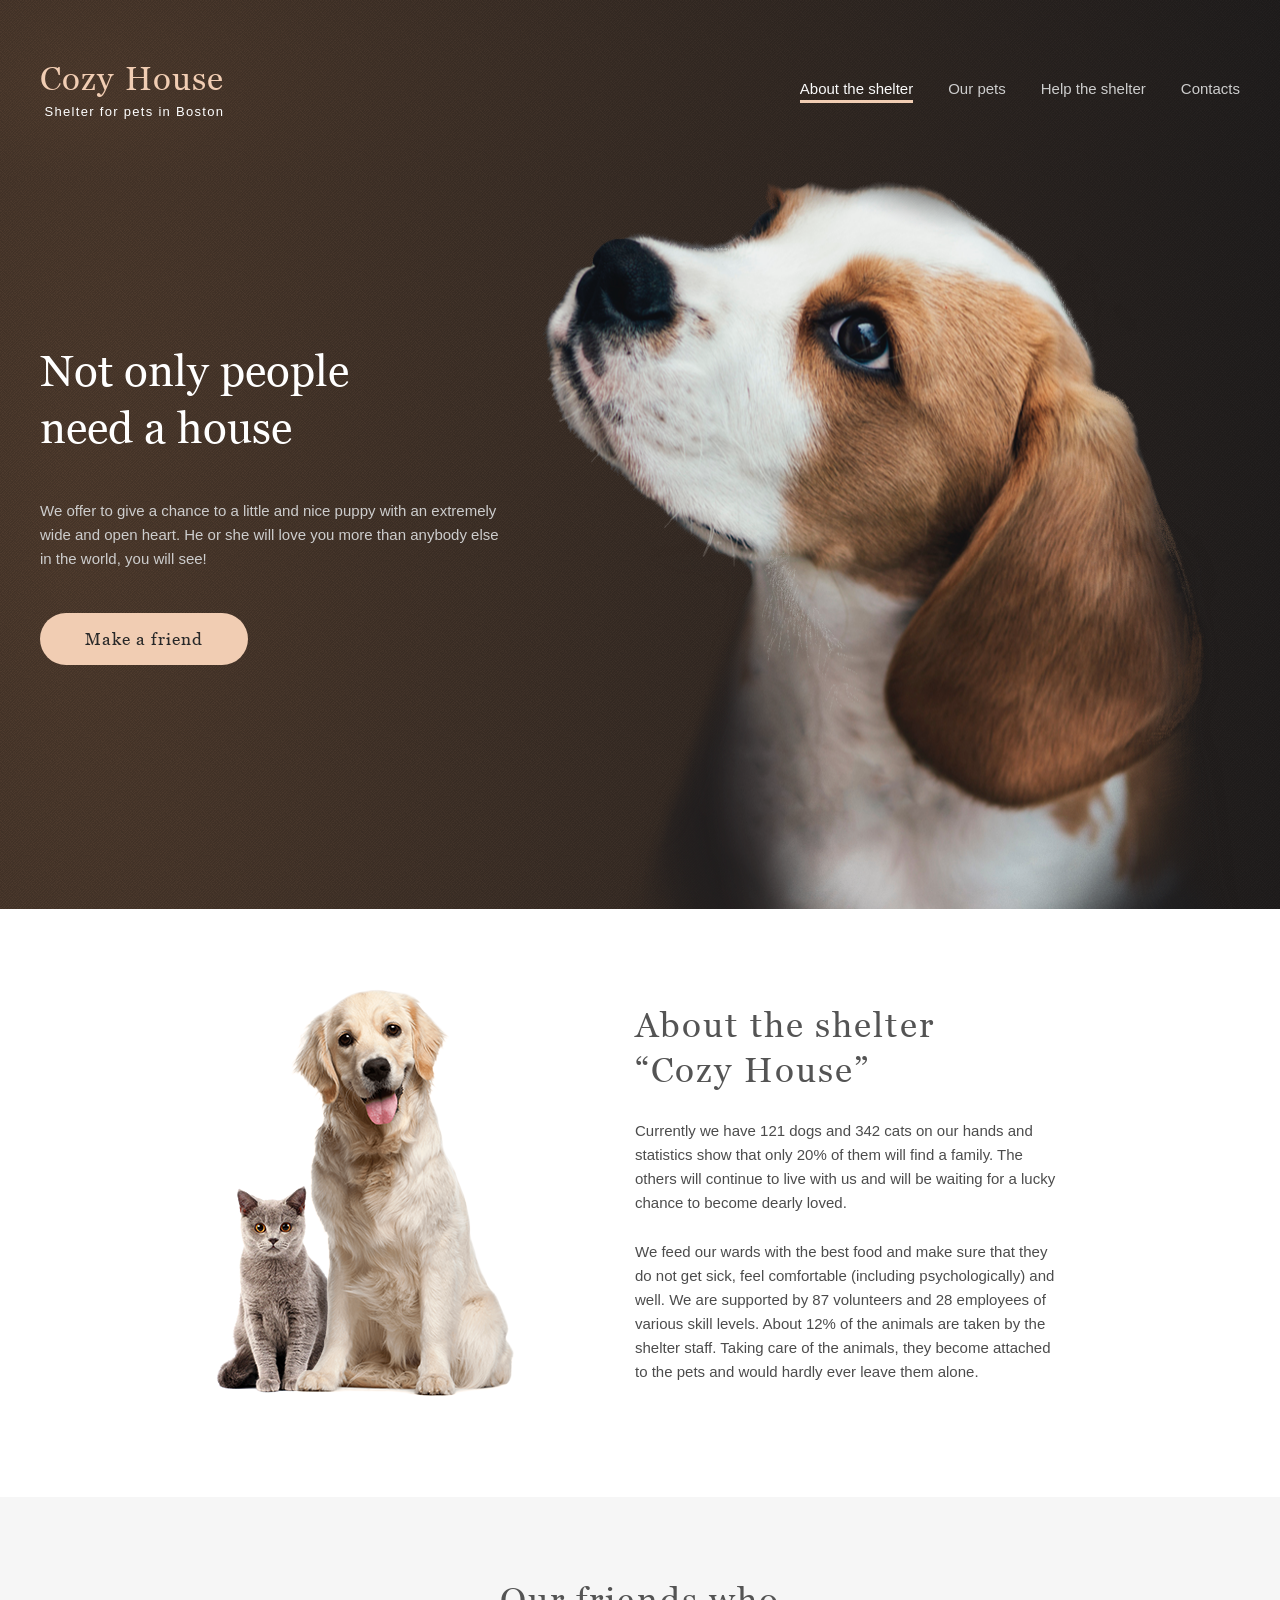
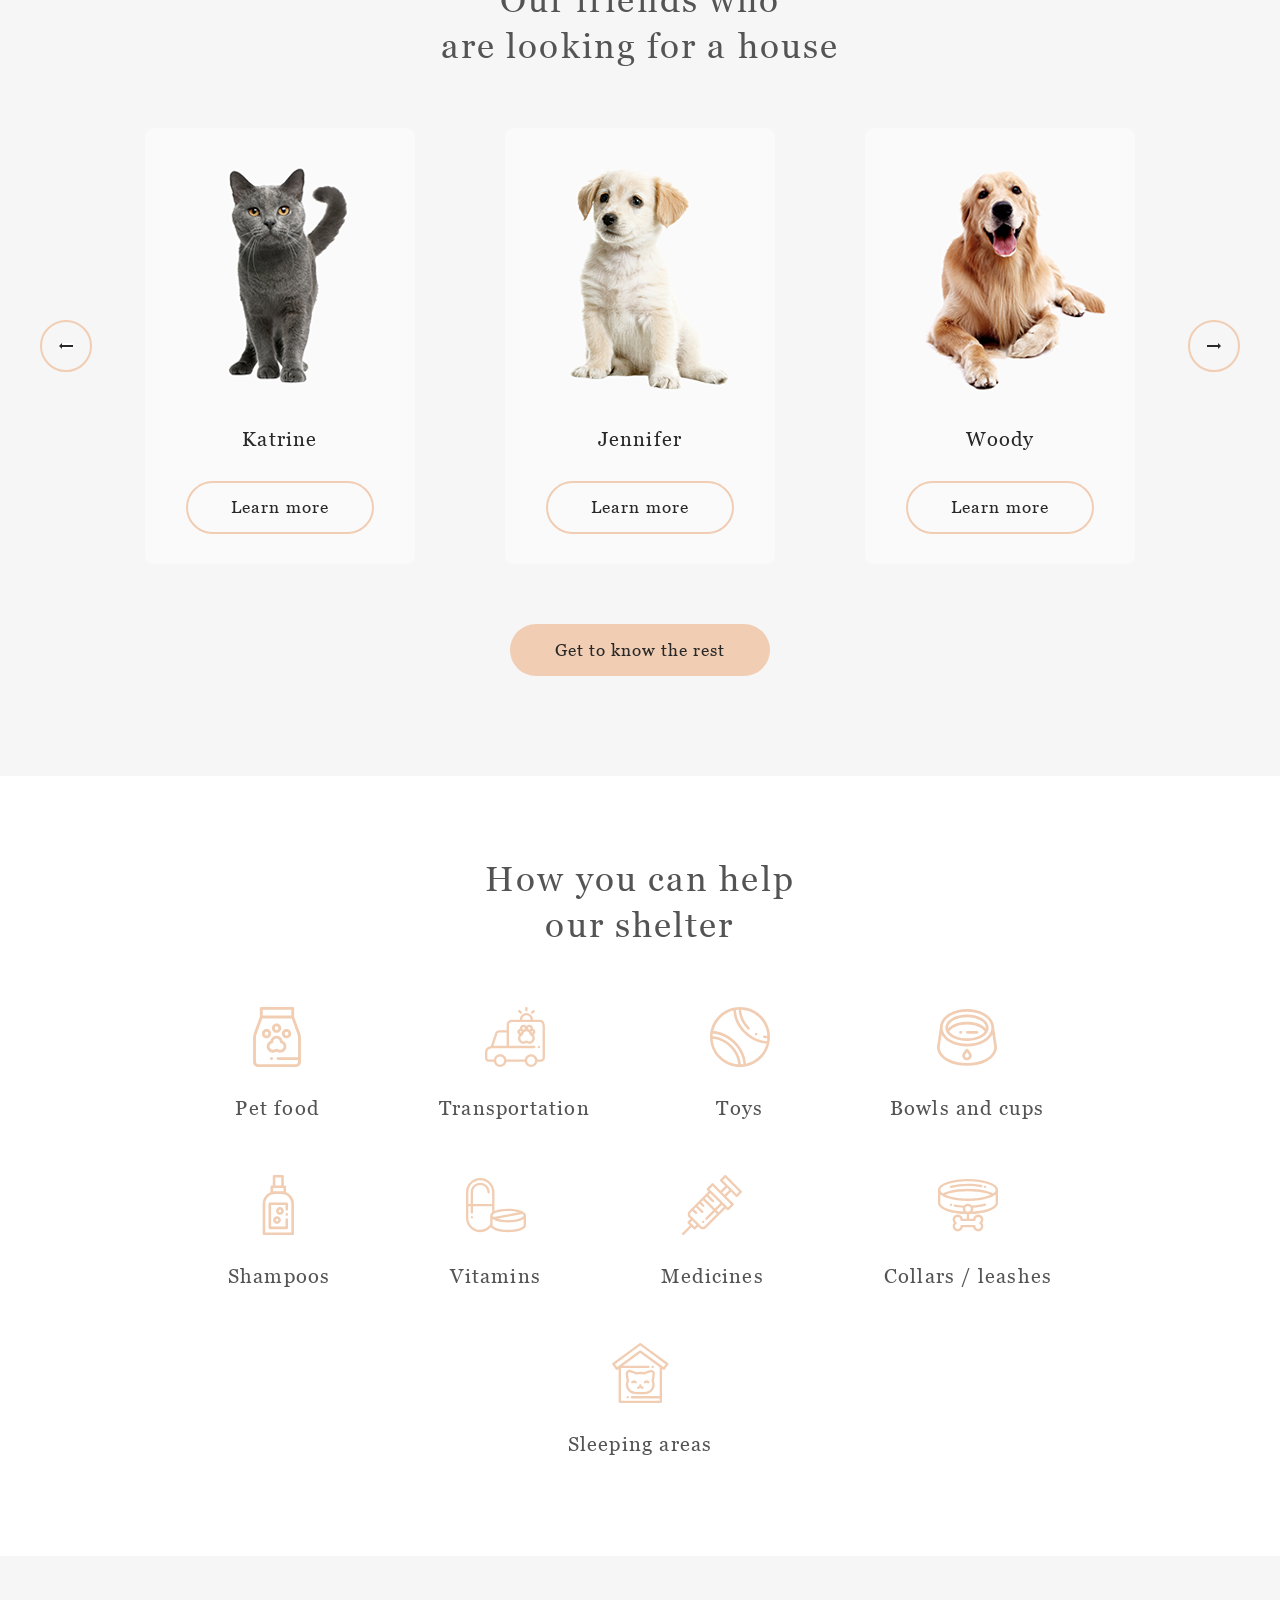
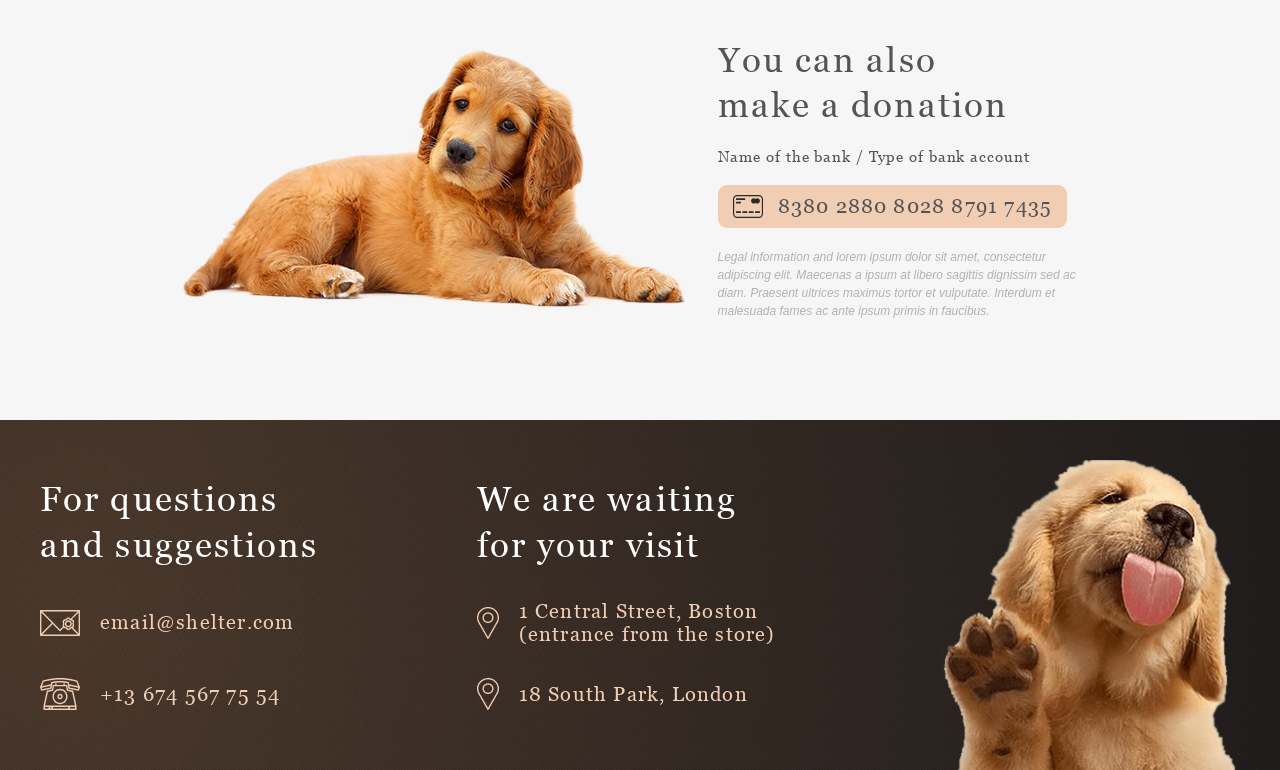
==== commit ae5ede0f: "refactor: (main) replace css to scss" ====
--- a/pages/main/index.html
+++ b/pages/main/index.html
@@ -5,187 +5,181 @@
         <link rel="stylesheet" href="index.css">
     </head>
     <body>
-        <div class="start-screen center">
-            <section>
-                <header>
-                    <div class="logo">
-                        <div class="logo-title"><a>Cozy House</a></div>
-                        <div class="logo-subtitle"><a>Shelter for pets in Boston</a></div>
+        <header class="header">
+            <div class="header__content">
+                <div class="header__logo">
+                    <a class="header__logo-title">Cozy House</a>
+                    <a class="header__logo-subtitle">Shelter for pets in Boston</a>
+                </div>
+    
+                <nav class="header__menu">
+                    <ul class="header__list">
+                        <li class="header__list-item"><a class="header__list-link">About the shelter</a></li>
+                        <li class="header__list-item"><a class="header__list-link">Our pets</a></li>
+                        <li class="header__list-item"><a class="header__list-link">Help the shelter</a></li>
+                        <li class="header__list-item"><a class="header__list-link">Contacts</a></li>
+                    </ul>
+                </nav>
+            </div>
+        </header>
+
+        <main>
+            <div class="not-only">
+                <div class="not-only__content">
+                    <div class="not-only__subcontent">
+                        <h2 class="not-only__title">Not only people</br>need a house</h2>
+                        <p class="not-only__text">We offer to give a chance to a little and nice puppy with an extremely wide and open heart. He or she will love you more than anybody else in the world, you will see!</p>
+                        <button class="not-only__button">Make a friend</button>
                     </div>
-    
-                    <div class="navigation">
-                        <nav>
-                            <ul>
-                                <li><a>About the shelter</a></li>
-                                <li><a>Our pets</a></li>
-                                <li><a>Help the shelter</a></li>
-                                <li><a>Contacts</a></li>
-                            </ul>
-                        </nav>
-                    </div>
-                </header>
-            </section>
-    
-            <div class="not-only">
-                <div class="content">
-                    <h2>Not only people</br>need a house</h2>
-                    <p>We offer to give a chance to a little and nice puppy with an extremely wide and open heart. He or she will love you more than anybody else in the world, you will see!</p>
-                    <button>Make a friend</button>
-                </div>
-                <div class="content-img">
-                    <img src="../../assets/images/main/not-only/start-screen-puppy.png"/>
+
+                    <img class="not-only__img" src="../../assets/images/main/not-only/start-screen-puppy.png" alt="dog"/>
                 </div>
             </div>
-        </div>
-        <div class="about center">
-            <div class="about-content content">
-                <div class="content-img">
-                    <img src="../../assets/images/main/about/about-pets.png">
-                </div>
-        
-                <div class="content">
-                    <h3>About the shelter “Cozy House”</h3>
-                    <p>Currently we have 121 dogs and 342 cats on our hands and statistics show that only 20% of them will find a family. The others will continue to live with us and will be waiting for a lucky chance to become dearly loved.</p>
-                    <p>We feed our wards with the best food and make sure that they do not get sick, feel comfortable (including psychologically) and well. We are supported by 87 volunteers and 28 employees of various skill levels. About 12% of the animals are taken by the shelter staff. Taking care of the animals, they become attached to the pets and would hardly ever leave them alone.</p>
+
+            <div class="about">
+                <div class="about__content">
+                    <img class="about__img" src="../../assets/images/main/about/about-pets.png" alt="cat and dog">
+
+                    <div class="about__subcontent">
+                        <h3 class="about__title">About the shelter “Cozy House”</h3>
+                        <p class="about__text">Currently we have 121 dogs and 342 cats on our hands and statistics show that only 20% of them will find a family. The others will continue to live with us and will be waiting for a lucky chance to become dearly loved.</p>
+                        <p class="about__text">We feed our wards with the best food and make sure that they do not get sick, feel comfortable (including psychologically) and well. We are supported by 87 volunteers and 28 employees of various skill levels. About 12% of the animals are taken by the shelter staff. Taking care of the animals, they become attached to the pets and would hardly ever leave them alone.</p>    
+                    </div>
                 </div>
             </div>
-        </div>
-        <div class="pets center">
-            <div class="pets-content content">
-                <h3 class="center">Our friends who</br>are looking for a house</h3>
-                <div class="slider">
-                    <button class="arrow-button left-arrow-button"></button>
-                    <div class="cards">
-                        <div class="card">
-                            <img src="../../assets/images/main/pets/pets-katrine.png">
-                            <h4>Katrine</h4>
-                            <button class="center">Learn more</button>
+
+            <div class="pets">
+                <div class="pets__content">
+                    <h3 class="pets__title">Our friends who</br>are looking for a house</h3>
+
+                    <div class="pets__slider">
+                        <button class="pets__left-arrow-button"></button>
+                        <div class="pets__cards">
+                            <div class="pets__card-item">
+                                <img class="pets__card-item-img" src="../../assets/images/main/pets/pets-katrine.png" alt="katrine">
+                                <h4 class="pets__card-item-title">Katrine</h4>
+                                <button class="pets__card-item-button">Learn more</button>
+                            </div>
+                            <div class="pets__card-item">
+                                <img class="pets__card-item-img" src="../../assets/images/main/pets/pets-jennifer.png" alt="jennifer">
+                                <h4 class="pets__card-item-title">Jennifer</h4>
+                                <button class="pets__card-item-button">Learn more</button>
+                            </div>
+                            <div class="pets__card-item">
+                                <img class="pets__card-item-img" src="../../assets/images/main/pets/pets-woody.png" alt="woody">
+                                <h4 class="pets__card-item-title">Woody</h4>
+                                <button class="pets__card-item-button">Learn more</button>
+                            </div>
                         </div>
-                        <div class="card">
-                            <img src="../../assets/images/main/pets/pets-jennifer.png">
-                            <h4>Jennifer</h4>
-                            <button class="center">Learn more</button>
-                        </div>
-                        <div class="card">
-                            <img src="../../assets/images/main/pets/pets-woody.png">
-                            <h4>Woody</h4>
-                            <button class="center">Learn more</button>
-                        </div>
+                        <button class="pets__right-arrow-button"></button>
                     </div>
-                    <button class="arrow-button right-arrow-button"></button>
+
+                    <button class="pets__button">Get to know the rest</button>
                 </div>
-                <button class="center">Get to know the rest</button>
             </div>
-        </div>
-        <div class="help center">
-            <div class="help-content content">
-                <h3 class="center">How you can help</br>our shelter</h3>
-    
-                <div class="list center">
-                    <div class="first-list">
-                        <div class="list-item">
-                            <img src="../../assets/images/main/pets/pet-food.svg">
+
+            <div class="help">
+                <div class="help__content">
+                    <h3 class="help__title">How you can help</br>our shelter</h3>
+                    <div class="help__list">
+                        <div class="help__list-item">
+                            <img class="help__img" src="../../assets/images/main/pets/pet-food.svg" alt="food">
         
-                            <h4>Pet food</h4>
+                            <h4 class="help__subtitle">Pet food</h4>
                         </div>
         
-                        <div class="list-item">
-                            <img src="../../assets/images/main/pets/transportation.svg">
+                        <div class="help__list-item">
+                            <img  class="help__img" src="../../assets/images/main/pets/transportation.svg" alt="transportation">
         
-                            <h4>Transportation</h4>
+                            <h4 class="help__subtitle">Transportation</h4>
                         </div>
         
-                        <div class="list-item">
-                            <img src="../../assets/images/main/pets/toys.svg">
+                        <div class="help__list-item">
+                            <img  class="help__img" src="../../assets/images/main/pets/toys.svg" alt="toys">
         
-                            <h4>Toys</h4>
+                            <h4 class="help__subtitle">Toys</h4>
                         </div>
         
-                        <div class="list-item">
-                            <img src="../../assets/images/main/pets/bowls-and-cups.svg">
+                        <div class="help__list-item">
+                            <img class="help__img" src="../../assets/images/main/pets/bowls-and-cups.svg" alt="bowls and cups">
         
-                            <h4>Bowls and cups</h4>
+                            <h4 class="help__subtitle">Bowls and cups</h4>
                         </div>
         
-                        <div class="list-item">
-                            <img src="../../assets/images/main/pets/shampoos.svg">
+                        <div class="help__list-item">
+                            <img class="help__img" src="../../assets/images/main/pets/shampoos.svg" alt="shampoos">
         
-                            <h4>Shampoos</h4>
+                            <h4 class="help__subtitle">Shampoos</h4>
                         </div>    
-                    </div>
-                    
-                    <div class="second-list center">
-                        <div class="list-item">
-                            <img src="../../assets/images/main/pets/vitamins.svg">
+                        <div class="help__list-item">
+                            <img class="help__img" src="../../assets/images/main/pets/vitamins.svg" alt="vitamins">
         
-                            <h4>Vitamins</h4>
+                            <h4 class="help__subtitle">Vitamins</h4>
                         </div>
         
-                        <div class="list-item">
-                            <img src="../../assets/images/main/pets/medicines.svg">
+                        <div class="help__list-item">
+                            <img class="help__img" src="../../assets/images/main/pets/medicines.svg" alt="medicines">
         
-                            <h4>Medicines</h4>
+                            <h4 class="help__subtitle">Medicines</h4>
                         </div>
         
-                        <div class="list-item">
-                            <img src="../../assets/images/main/pets/collars-or-leashes.svg">
+                        <div class="help__list-item">
+                            <img class="help__img" src="../../assets/images/main/pets/collars-or-leashes.svg" alt="collars / leashes">
         
-                            <h4>Collars / leashes</h4>
+                            <h4 class="help__subtitle">Collars / leashes</h4>
                         </div>
         
-                        <div class="list-item">
-                            <img src="../../assets/images/main/pets/sleeping-area.svg">
+                        <div class="help__list-item">
+                            <img class="help__img" src="../../assets/images/main/pets/sleeping-area.svg" alt="sleeping areas">
         
-                            <h4>Sleeping areas</h4>
+                            <h4 class="help__subtitle">Sleeping areas</h4>
                         </div>
                     </div>
                 </div>
             </div>
-        </div>
-        <div class="donation center">
-            <div class="donation-content content">
-                <img src="../../assets/images/main/donation/donation-dog.png">
-        
-                <div class="information">
-                    <h3>You can also make a donation</h3>
-                    <h5>Name of the bank / Type of bank account</h5>
-                    <div class="credit-card">
-                        <img src="../../assets/images/main/donation/credit-card.svg">
-                        <a><h4>8380 2880 8028 8791 7435</h4></a>
+
+            <div class="donation">
+                <div class="donation__content">
+                    <img class="donation__img" src="../../assets/images/main/donation/donation-dog.png" alt="donation dog">
+
+                    <div class="donation__info">
+                        <h3 class="donation__title">You can also make a donation</h3>
+                        <h5 class="donation__subtitle">Name of the bank / Type of bank account</h5>
+                        <div class="donation__credit-card">
+                            <img class="donation__credit-card-img" src="../../assets/images/main/donation/credit-card.svg" alt="credit card">
+                            <a class="donation__credit-card-link"><h4 class="donation__credit-card-number">8380 2880 8028 8791 7435</h4></a>
+                        </div>
+                        <p class="donation__text">Legal information and lorem ipsum dolor sit amet, consectetur adipiscing elit. Maecenas a ipsum at libero sagittis dignissim sed ac diam. Praesent ultrices maximus tortor et vulputate. Interdum et malesuada fames ac ante ipsum primis in faucibus.</p>
                     </div>
-                    <p>Legal information and lorem ipsum dolor sit amet, consectetur adipiscing elit. Maecenas a ipsum at libero sagittis dignissim sed ac diam. Praesent ultrices maximus tortor et vulputate. Interdum et malesuada fames ac ante ipsum primis in faucibus.</p>
                 </div>
-            </div>
-        </div>
-        <footer>
-            <div class="footer">
-                <div class="footer-content">
-                    <div class="contacts footer-content-info">
-                        <h3>For questions and suggestions</h3>
-                        <div class="mail info">
-                            <a href="mailto:email@shelter.com"><img src="../../assets/images/main/footer/icon-email.svg" alt="email icon"></a>
-                            <a href="mailto:email@shelter.com">email@shelter.com</a>
-                        </div>
-                        <div class="phone info">
-                            <a href="tel:136745677554"><img src="../../assets/images/main/footer/icon-phone.svg" alt="phone icon"></a>
-                            <a href="tel:136745677554">+13 674 567 75 54</a>
-                        </div>
+            </div>         
+        </main>
+
+        <footer class="footer">
+            <div class="footer__content">
+                <div class="footer__info-content">
+                    <h3 class="footer__title">For questions</br>and suggestions</h3>
+                    <div class="footer__info">
+                        <a class="footer__info-icon" href="mailto:email@shelter.com"><img src="../../assets/images/main/footer/icon-email.svg" alt="email icon"></a>
+                        <a class="footer__info-link" href="mailto:email@shelter.com">email@shelter.com</a>
                     </div>
-
-                    <div class="location footer-content-info">
-                        <h3>We are waiting</br>for your visit</h3>
-                        <div class="boston info">
-                            <a href="http://maps.google.com/?q=1 Central Street, Boston (entrance from the store)"><img src="../../assets/images/main/footer/icon-marker.png" alt="market icon"></a>
-                            <a href="http://maps.google.com/?q=1 Central Street, Boston (entrance from the store)">1 Central Street, Boston (entrance from the store)</a>
-                        </div>
-                        <div class="london info">
-                            <a href="http://maps.google.com/?q=18 South Park, London"><img src="../../assets/images/main/footer/icon-marker.png" alt="market icon"></a>
-                            <a href="http://maps.google.com/?q=18 South Park, London">18 South Park, London</a>
-                        </div>
+                    <div class="footer__info">
+                        <a class="footer__info-icon" href="tel:136745677554"><img src="../../assets/images/main/footer/icon-phone.svg" alt="phone icon"></a>
+                        <a class="footer__info-link" href="tel:136745677554">+13 674 567 75 54</a>
                     </div>
-
-                    <img src="../../assets/images/main/footer/footer-puppy.png" alt="puppy licks">
                 </div>
+                <div class="footer__info-content">
+                    <h3 class="footer__title">We are waiting</br>for your visit</h3>
+                    <div class="footer__info">
+                        <a class="footer__info-icon" href="http://maps.google.com/?q=1 Central Street, Boston (entrance from the store)"><img src="../../assets/images/main/footer/icon-marker.png" alt="market icon"></a>
+                        <a class="footer__info-link" href="http://maps.google.com/?q=1 Central Street, Boston (entrance from the store)">1 Central Street, Boston</br>(entrance from the store)&nbsp;</a>
+                    </div>
+                    <div class="footer__info">
+                        <a class="footer__info-icon" href="http://maps.google.com/?q=18 South Park, London"><img src="../../assets/images/main/footer/icon-marker.png" alt="market icon"></a>
+                        <a class="footer__info-link" href="http://maps.google.com/?q=18 South Park, London">18 South Park, London</a>
+                    </div>
+                </div>
+                <img class="footer__img" src="../../assets/images/main/footer/footer-puppy.png" alt="pet licking" class="footer__img">
             </div>
         </footer>
     </body>
--- a/pages/main/index.css
+++ b/pages/main/index.css
@@ -1,580 +1,622 @@
 @font-face {
-    font-family: 'Georgia-figma';
-    src: url('../../assets/fonts/george.ttf');
+  font-family: 'Georgia-figma';
+  src: url("../../assets/fonts/george.ttf");
+}
+
+.header__logo-title, .not-only__title, .about__title, .pets__title, .pets__card-item-title, .help__title, .help__subtitle, .donation__title, .donation__subtitle, .donation__credit-card-number, .footer__title, .footer__info-link {
+  font-family: 'Georgia-figma', serif;
+  font-weight: 400;
+  font-style: normal;
+}
+
+.header__logo-subtitle, .header__list-link, .not-only__text, .about__text, .donation__text {
+  font-family: Arial;
+  font-weight: 400;
+  font-style: normal;
+}
+
+.pets__left-arrow-button, .pets__right-arrow-button, .not-only__button, .pets__card-item-button, .pets__button {
+  display: block;
+  padding: 15px 45px 15px 45px;
+  font-family: 'Georgia-figma', serif;
+  font-weight: 400;
+  font-style: normal;
+  font-size: 17px;
+  letter-spacing: 0.06em;
+  line-height: 22.5px;
+  outline: none;
+}
+
+.pets__left-arrow-button:hover, .pets__right-arrow-button:hover, .not-only__button:hover, .pets__card-item-button:hover, .pets__button:hover {
+  cursor: pointer;
+}
+
+.header__logo-title:hover, .header__logo-subtitle:hover, .header__list-link:hover, .donation__credit-card-link:hover, .footer__info-link:hover {
+  cursor: pointer;
+}
+
+.pets__left-arrow-button, .pets__right-arrow-button {
+  padding: 0px;
+  height: 52px;
+  width: 52px;
+  font-size: 20px;
+  line-height: 115%;
+  border: 2px solid #F1CDB3;
+  border-radius: 50%;
+  text-align: center;
 }
 
 html, body {
-    margin: 0px;
-    padding: 0px;
-    width: 100%;
-}
-
-/*
-    General
-*/
-
-h2 {
-    font-family: 'Georgia-figma', serif;
-    font-weight: 400;
-    font-style: normal;
-    font-size: 44px;
-    line-height: 57.2px;
-    color: #FFFFFF;
-}
-
-h3 {
-    font-family: 'Georgia-figma', serif;
-    font-weight: 400;
-    font-style: normal;
-    font-size: 35px;
-    line-height: 45.5px;
-    letter-spacing: 0.06em;
-    color: #545454;
-}
-
-h4 {
-    font-family: 'Georgia-figma', serif;
-    font-weight: 400;
-    font-style: normal;
-    font-size: 20px;
-    letter-spacing: 0.06em;
-    color: #545454;
-}
-
-h5 {
-    font-family: 'Georgia-figma', serif;
-    font-weight: 400;
-    font-style: normal;
-    font-size: 15px;
-    letter-spacing: 0.06em;
-    color: #545454;
-}
-
-p {
-    font-family: Arial;
-    font-weight: 400;
-    font-style: normal;
-    font-size: 15px;
-    line-height: 24px;
-    color: #CDCDCD;
-}
-
-button {
-    display: block;
-    padding: 15px 45px 15px 45px;
-    font-family: 'Georgia-figma', serif;
-    font-weight: 400;
-    font-style: normal;
-    font-size: 17px;
-    letter-spacing: 0.06em;
-    line-height: 22.1px;
-    background-color: #F1CDB3;
-    border: none;
-    border-radius: 100px;
-    color: #292929;
-    outline: none;
-}
-
-button:hover {
-    cursor: pointer;
-}
-
-a:hover {
-    cursor: pointer;
-}
-
-.content {
-    margin: 80px 40px 100px 40px;
-}
-
-.center {
-    margin: 0px auto;
-}
-
-/*
-    Start screen
-*/
-
-.start-screen {
-    height: 908px;
-    width: 1280px;
-    background: url('../../assets/images/noise_transparent.png'), radial-gradient(100% 215.42% at 0% 0%, #5B483A 0%, #262425 100%), #211F20;
-    overflow: hidden;
-}
-
-/*
-    Header
-*/
-
-.start-screen header {
-    margin: 60px auto;
-    height: 60px;
-    width: 1200px;
-}
-
-/*
-    Logo
-*/
-
-.start-screen header .logo {
-    position: relative;
-    float: left;
-    height: 60px;
-    width: 184px;
-}
-
-.start-screen header .logo .logo-title>a {
-    font-family: 'Georgia-figma', serif;
-    font-weight: 400;
-    font-style: normal;
-    font-size: 33px;
-    line-height: 110%;
-    color: #F1CDB3;
-    letter-spacing: 1px;
-    word-spacing: 2.3px;
-    text-align: start;
-    text-align-last: justify;
-    text-align-last: center;
-}
-
-.start-screen header .logo .logo-subtitle {
-    margin: 7px 0px 0px 3px;
-}
-
-.start-screen header .logo .logo-subtitle>a {
-    font-family: Arial;
-    font-weight: 400;
-    font-style: normal;
-    font-size: 13px;
-    color: #FFFFFF;
-    letter-spacing: 0.1em;
-    text-align: right;
-}
-
-/*
-    Navigation
-*/
-
-.start-screen header .navigation {
-    height: 100%;
-    width: 443px;
-    float: right;
-    display: flex;
-    align-items: center;
-}
-
-.start-screen header .navigation nav {
-    margin: 16px 0px 18px 0px;
-    width: 100%;
-}
-
-.start-screen header .navigation nav ul {
-    margin: 0px;
-    padding: 0px;
-    list-style-type: none;
-}
-
-.start-screen header .navigation nav ul li {
-    display: inline-block;
-}
-
-.start-screen header .navigation nav ul li + li:before {
-    margin: 0px 0px 0px 31.5px;
-    content: "";
-}
-
-.start-screen header .navigation nav ul li a {
-    font-family: Arial;
-    font-weight: 400;
-    font-style: normal;
-    font-size: 15px;
-    color: #CDCDCD;
-}
-
-.start-screen header .navigation nav ul li:first-child a {
-    padding: 0px 0px 3px 0px;
-    border-bottom: 3px solid #F1CDB3;
-    color: #FAFAFA;
-}
-
-.start-screen header .navigation nav ul li a:hover {
-    padding: 0px 0px 3px 0px;
-    border-bottom: 3px solid #F1CDB3;
-    color: #FAFAFA;
-    cursor: pointer;
-}
-
-/*
-    Not only
-*/
-
-.start-screen .not-only {
-    margin: 0px auto;
-    height: 728px;
-    width: 1200px;
-    overflow: hidden;
-}
-
-.start-screen .not-only .content {
-    margin: 163px 42px 244px 0px;
-    height: 321px;
-    width: 460px;
-    float: left;
-}
-
-.start-screen .not-only .content h2 {
-    margin: 0px 0px 42px 0px;
-    width: 310px;
-}
-
-
-.start-screen .not-only .content p {
-    margin: 0px 0px 41px 0px;
-}
-
-.start-screen .not-only .content button {
-    margin: 0px;
-}
-
-.start-screen .not-only .content-img {
-    height: 100%;
-    width: 698px;
-    float: right;
-}
-
-/*
-    About
-*/
+  margin: 0px;
+  padding: 0px;
+  width: 100%;
+}
+
+.header {
+  margin: 0px auto;
+  width: 1280px;
+  overflow: hidden;
+  background: url("../../assets/images/noise_transparent.png"), radial-gradient(110.67% 538.64% at 5.73% 50%, #513D2F 0%, #1A1A1C 100%), #211F20;
+}
+
+.header__content {
+  margin: 60px 40px;
+  width: 1200px;
+  display: -webkit-box;
+  display: -ms-flexbox;
+  display: flex;
+  -webkit-box-orient: horizontal;
+  -webkit-box-direction: normal;
+      -ms-flex-direction: row;
+          flex-direction: row;
+  -webkit-box-pack: justify;
+      -ms-flex-pack: justify;
+          justify-content: space-between;
+}
+
+.header__logo {
+  display: -webkit-box;
+  display: -ms-flexbox;
+  display: flex;
+  -webkit-box-orient: vertical;
+  -webkit-box-direction: normal;
+      -ms-flex-direction: column;
+          flex-direction: column;
+  -webkit-box-pack: center;
+      -ms-flex-pack: center;
+          justify-content: center;
+}
+
+.header__logo-title {
+  margin: 0px 0px 8px 0px;
+  font-size: 33px;
+  color: #F1CDB3;
+  line-height: 110%;
+  letter-spacing: 1px;
+  word-spacing: 2.3px;
+}
+
+.header__logo-subtitle {
+  font-size: 13px;
+  color: #FFFFFF;
+  letter-spacing: 0.1em;
+  text-align: end;
+}
+
+.header__menu {
+  overflow: hidden;
+}
+
+.header__list {
+  padding: 4px 0px 5px 0px;
+  display: -webkit-box;
+  display: -ms-flexbox;
+  display: flex;
+  -webkit-box-orient: horizontal;
+  -webkit-box-direction: normal;
+      -ms-flex-direction: row;
+          flex-direction: row;
+  -webkit-box-align: center;
+      -ms-flex-align: center;
+          align-items: center;
+  list-style-type: none;
+}
+
+.header__list-item:not(:last-child) {
+  margin: 0px 35px 0px 0px;
+}
+
+.header__list-item > a:hover, .header__list-item:first-child > a {
+  padding: 0px 0px 3px 0px;
+  border-bottom: 3px solid #F1CDB3;
+  color: #FAFAFA;
+}
+
+.header__list-link {
+  margin: 0px;
+  padding: 5px 0px 0px 0px;
+  font-size: 15px;
+  color: #CDCDCD;
+}
+
+main {
+  margin: 0px auto;
+  width: 1280px;
+  overflow: hidden;
+}
+
+.not-only {
+  width: 100%;
+  overflow: hidden;
+  background: url("../../assets/images/noise_transparent.png"), radial-gradient(110.67% 538.64% at 5.73% 50%, #513D2F 0%, #1A1A1C 100%), #211F20;
+}
+
+.not-only__content {
+  margin: 0px auto;
+  width: 1200px;
+  display: -webkit-box;
+  display: -ms-flexbox;
+  display: flex;
+  -webkit-box-orient: horizontal;
+  -webkit-box-direction: normal;
+      -ms-flex-direction: row;
+          flex-direction: row;
+  -webkit-box-pack: justify;
+      -ms-flex-pack: justify;
+          justify-content: space-between;
+  overflow: hidden;
+}
+
+.not-only__subcontent {
+  margin: 163px 0px 244px 0px;
+  width: 460px;
+}
+
+.not-only__title {
+  margin: 0px 0px 42px 0px;
+  font-size: 44px;
+  line-height: 57.2px;
+  color: #FFFFFF;
+}
+
+.not-only__text {
+  margin: 0px 0px 42px 0px;
+  font-size: 15px;
+  line-height: 24px;
+  color: #CDCDCD;
+}
+
+.not-only__button {
+  margin: 0px;
+  color: #292929;
+  border-radius: 100px;
+  border: none;
+  background-color: #F1CDB3;
+  color: #292929;
+}
 
 .about {
-    height: 588px;
-    width: 1280px;
-    overflow: hidden;
-}
-
-.about .about-content {
-    height: 408px;
-    width: 1200px;
-    display: flex;
-    align-items: center;
-    justify-content: center;
-}
-
-.about .about-content .content-img {
-    margin: 0px 120px 0px 0px;
-    height: 408px;
-    width: 300px;
-}
-
-.about .about-content .content {
-    margin: 0px 0px 0px 0px;
-    height: 380px;
-    width: 430px;
-}
-
-.about .about-content .content h3 {
-    margin: 0px;
-    width: 370px;
-}
-
-.about .about-content .content p {
-    margin: 25px 0px 0px 0px;
-    color: #4C4C4C;
-}
-
-/*
-    Pets
-*/
+  width: 100%;
+  background-color: #FFFFFF;
+  overflow: hidden;
+}
+
+.about__content {
+  margin: 80px auto 100px auto;
+  width: 1200px;
+  display: -webkit-box;
+  display: -ms-flexbox;
+  display: flex;
+  -webkit-box-orient: horizontal;
+  -webkit-box-direction: normal;
+      -ms-flex-direction: row;
+          flex-direction: row;
+  -webkit-column-gap: 120px;
+          column-gap: 120px;
+  -webkit-box-pack: center;
+      -ms-flex-pack: center;
+          justify-content: center;
+  -webkit-box-align: center;
+      -ms-flex-align: center;
+          align-items: center;
+  overflow: hidden;
+}
+
+.about__subcontent {
+  width: 430px;
+  display: -webkit-box;
+  display: -ms-flexbox;
+  display: flex;
+  -webkit-box-orient: vertical;
+  -webkit-box-direction: normal;
+      -ms-flex-direction: column;
+          flex-direction: column;
+  row-gap: 25.72px;
+}
+
+.about__title {
+  margin: 0px 60px 0px 0px;
+  font-size: 35px;
+  line-height: 45.5px;
+  letter-spacing: 0.06em;
+  color: #545454;
+}
+
+.about__text {
+  margin: 0px;
+  font-size: 15px;
+  line-height: 24px;
+  color: #4C4C4C;
+}
 
 .pets {
-    height: 877px;
-    width: 1280px;
-    background-color: #F6F6F6;
-    overflow: hidden;
-}
-
-.pets .pets-content {
-    height: 697px;
-    width: 1200px;
-    display: flex;
-    flex-direction: column;
-    justify-content: space-between;
-    overflow: hidden;
-}
-
-.pets .pets-content h3 {
-    width: 400px;
-    text-align: center;
-}
-
-.pets .pets-content .slider {
-    height: 435px;
-    width: 1200px;
-    overflow: hidden;
-    display: flex;
-    justify-content: space-between;
-    align-items: center;
-}
-
-.pets .pets-content .slider .arrow-button {
-    padding: 0px;
-    display: block;
-    height: 52px;
-    width: 52px;
-    background-color: white;
-    border-radius: 50%;
-    border: 2px solid #F1CDB3;
-}
-
-.pets .pets-content .slider .left-arrow-button {
-    background: url('../../assets/images/main/pets/arrow-left.png') no-repeat center;
-}
-
-.pets .pets-content .slider .right-arrow-button {
-    background: url('../../assets/images/main/pets/arrow-right.png') no-repeat center;
-}
-
-.pets .pets-content .slider .cards {
-    height: 435px;
-    width: 990px;
-    display: flex;
-    justify-content: space-between;
-}
-
-.pets .pets-content .slider .cards .card {
-    height: 435px;
-    width: 270px;
-    text-align: center;
-    display: inline-block;
-    border-radius: 9px;
-    background-color: #FAFAFA;
-}
-
-.pets .pets-content .slider .cards .card:hover {
-    cursor: pointer;
-}
-
-.pets .pets-content .slider .cards .card img {
-    margin: 0px 0px 25px 0px;
-}
-
-.pets .pets-content .slider .cards .card h4 {
-    margin: 0px 0px 32px 0px;
-}
-
-.pets .pets-content .slider .cards .card button {
-    padding: 13px 43px 13px 43px;
-    margin-bottom: 30px;
-    background-color: #FAFAFA;
-    border: 2px solid #F1CDB3;
-}
-
-/*
-    Help
-*/
+  width: 100%;
+  background-color: #F6F6F6;
+  overflow: hidden;
+}
+
+.pets__content {
+  margin: 80px auto 100px auto;
+  width: 1200px;
+  display: -webkit-box;
+  display: -ms-flexbox;
+  display: flex;
+  -webkit-box-orient: vertical;
+  -webkit-box-direction: normal;
+      -ms-flex-direction: column;
+          flex-direction: column;
+  row-gap: 60px;
+  -webkit-box-align: center;
+      -ms-flex-align: center;
+          align-items: center;
+  overflow: hidden;
+}
+
+.pets__title {
+  margin: 0px;
+  font-size: 35px;
+  line-height: 45.5px;
+  letter-spacing: 0.06em;
+  color: #545454;
+  text-align: center;
+}
+
+.pets__slider {
+  display: -webkit-box;
+  display: -ms-flexbox;
+  display: flex;
+  -webkit-box-orient: horizontal;
+  -webkit-box-direction: normal;
+      -ms-flex-direction: row;
+          flex-direction: row;
+  -webkit-box-align: center;
+      -ms-flex-align: center;
+          align-items: center;
+  -webkit-column-gap: 53px;
+          column-gap: 53px;
+}
+
+.pets__left-arrow-button {
+  background: url("../../assets/images/main/pets/arrow-left.png") no-repeat center;
+}
+
+.pets__right-arrow-button {
+  background: url("../../assets/images/main/pets/arrow-right.png") no-repeat center;
+}
+
+.pets__cards {
+  display: -webkit-box;
+  display: -ms-flexbox;
+  display: flex;
+  -webkit-box-orient: horizontal;
+  -webkit-box-direction: normal;
+      -ms-flex-direction: row;
+          flex-direction: row;
+  -webkit-column-gap: 90px;
+          column-gap: 90px;
+}
+
+.pets__card-item {
+  display: -webkit-box;
+  display: -ms-flexbox;
+  display: flex;
+  -webkit-box-orient: vertical;
+  -webkit-box-direction: normal;
+      -ms-flex-direction: column;
+          flex-direction: column;
+  -webkit-box-align: center;
+      -ms-flex-align: center;
+          align-items: center;
+  background-color: #FAFAFA;
+  border-radius: 9px;
+}
+
+.pets__card-item:hover {
+  cursor: pointer;
+}
+
+.pets__card-item-img {
+  border-radius: 9px 9px 0px 0px;
+}
+
+.pets__card-item-title {
+  margin: 30px 0px 0px 0px;
+  font-size: 20px;
+  line-height: 23px;
+  letter-spacing: 0.06em;
+  color: #292929;
+}
+
+.pets__card-item-button {
+  padding: 13px 43px 13px 43px;
+  margin: 30px 0px 30px 0px;
+  background-color: #FAFAFA;
+  border: 2px solid #F1CDB3;
+  border-radius: 100px;
+  color: #292929;
+}
+
+.pets__button {
+  background-color: #F1CDB3;
+  border: none;
+  border-radius: 100px;
+  color: #292929;
+}
 
 .help {
-    height: 611px;
-    width: 1280px;
-    overflow: hidden;
-}
-
-.help .help-content {
-    height: 431px;
-    width: 1200px;
-    display: flex;
-    flex-direction: column;
-    justify-content: space-between;
-    overflow: hidden;
-}
-
-.help .help-content h3 {
-    display: block;
-    text-align: center;
-}
-
-.help .help-content .list {
-    height: 281px;
-    width: 1026px;
-    overflow: hidden;
-}
-
-.help .help-content .list .first-list {
-    width: 100%;
-    display: flex;
-    flex-direction: row;
-    justify-content: space-between;
-}
-
-.help .help-content .list .second-list {
-    margin-top: 55px;
-    width: 95.5%;
-    display: flex;
-    flex-direction: row;
-    justify-content: space-around;
-}
-
-
-.help .help-content .list .list-item {
-    text-align: center;
-}
-
-.help .help-content .list .list-item img {
-    height: 60px;
-}
-
-.help .help-content .list .list-item h4 {
-    margin-bottom: 0px;
-}
-
-/*
-    Donation
-*/
+  margin: 0px auto;
+  width: 100%;
+  background-color: #FFFFFF;
+  overflow: hidden;
+}
+
+.help__content {
+  margin: 80px auto 100px auto;
+  width: 1200px;
+  display: -webkit-box;
+  display: -ms-flexbox;
+  display: flex;
+  -webkit-box-orient: vertical;
+  -webkit-box-direction: normal;
+      -ms-flex-direction: column;
+          flex-direction: column;
+  -webkit-box-align: center;
+      -ms-flex-align: center;
+          align-items: center;
+  row-gap: 60px;
+  overflow: hidden;
+}
+
+.help__title {
+  margin: 0px;
+  font-size: 35px;
+  line-height: 45.5px;
+  letter-spacing: 0.06em;
+  color: #545454;
+  text-align: center;
+}
+
+.help__list {
+  margin: 0px 85px 0px 85px;
+  display: -webkit-box;
+  display: -ms-flexbox;
+  display: flex;
+  -ms-flex-wrap: wrap;
+      flex-wrap: wrap;
+  -webkit-column-gap: 120px;
+          column-gap: 120px;
+  row-gap: 55px;
+  -webkit-box-pack: center;
+      -ms-flex-pack: center;
+          justify-content: center;
+}
+
+.help__list-item {
+  display: -webkit-box;
+  display: -ms-flexbox;
+  display: flex;
+  -webkit-box-orient: vertical;
+  -webkit-box-direction: normal;
+      -ms-flex-direction: column;
+          flex-direction: column;
+  row-gap: 30px;
+  -webkit-box-align: center;
+      -ms-flex-align: center;
+          align-items: center;
+}
+
+.help__subtitle {
+  margin: 0px;
+  font-size: 20px;
+  line-height: 23px;
+  letter-spacing: 0.06em;
+  color: #545454;
+}
 
 .donation {
-    height: 464px;
-    width: 1280px;
-    overflow: hidden;
-    background-color: #F6F6F6;
-}
-
-.donation .donation-content {
-    height: 284px;
-    width: 1200px;
-    overflow: hidden;
-    display: flex;
-    align-items: center;
-    justify-content: center;
-}
-
-.donation .donation-content img {
-    margin: 0px 30px 0px 0px;
-}
-
-.donation .donation-content .information {
-    height: 282px;
-    width: 380px;
-    display: inline-block;
-}
-
-.donation .donation-content .information h3 {
-    margin: 0px;
-    width: 300px;
-}
-
-.donation .donation-content .information h5 {
-    margin: 20px 0px 20px 0px
-}
-
-.donation .donation-content .information .credit-card {
-    margin: 0px 0px 20px 0px;
-    height: 43px;
-    width: 349px;
-    border-radius: 9px;
-    background-color: #F1CDB3;
-    overflow: hidden;
-}
-
-.donation .donation-content .information .credit-card img {
-    margin: 10px 15px 10px 15px;
-    float: left;
-}
-
-.donation .donation-content .information .credit-card a {
-    margin: 10px 0px 10px 0px;
-    float: left;
-}
-
-.donation .donation-content .information .credit-card a:hover {
-    cursor: pointer;
-}
-
-.donation .donation-content .information .credit-card a h4 {
-    margin: 0px;
-    float: left;
-}
-
-.donation .donation-content .information p {
-    margin: 0px;
-    font-size: 12px;
-    font-style: italic;
-    line-height: 18px;
-}
-
-/*
-    Footer
-*/
-
-footer {
-    margin: 0px auto;
-    height: 350px;
-    width: 1280px;
+  margin: 0px auto;
+  width: 100%;
+  background-color: #F6F6F6;
+  overflow: hidden;
+}
+
+.donation__content {
+  margin: 80px auto 100px auto;
+  width: 1200px;
+  display: -webkit-box;
+  display: -ms-flexbox;
+  display: flex;
+  -webkit-box-orient: horizontal;
+  -webkit-box-direction: normal;
+      -ms-flex-direction: row;
+          flex-direction: row;
+  -webkit-column-gap: 30px;
+          column-gap: 30px;
+  -webkit-box-pack: center;
+      -ms-flex-pack: center;
+          justify-content: center;
+  -webkit-box-align: center;
+      -ms-flex-align: center;
+          align-items: center;
+  overflow: hidden;
+}
+
+.donation__title {
+  margin: 0px 80px 0px 0px;
+  font-size: 35px;
+  line-height: 45.5px;
+  letter-spacing: 0.06em;
+  color: #545454;
+}
+
+.donation__img {
+  margin: 12px 0px 11px 0px;
+}
+
+.donation__info {
+  width: 380px;
+  display: -webkit-box;
+  display: -ms-flexbox;
+  display: flex;
+  -webkit-box-orient: vertical;
+  -webkit-box-direction: normal;
+      -ms-flex-direction: column;
+          flex-direction: column;
+  -webkit-box-align: start;
+      -ms-flex-align: start;
+          align-items: flex-start;
+  row-gap: 20px;
+  overflow: hidden;
+}
+
+.donation__subtitle {
+  margin: 0px;
+  font-size: 15px;
+  line-height: 17px;
+  letter-spacing: 0.06em;
+  color: #545454;
+}
+
+.donation__credit-card {
+  padding: 10px 15px 10px 15px;
+  display: -webkit-inline-box;
+  display: -ms-inline-flexbox;
+  display: inline-flex;
+  -webkit-box-orient: horizontal;
+  -webkit-box-direction: normal;
+      -ms-flex-direction: row;
+          flex-direction: row;
+  -webkit-column-gap: 15px;
+          column-gap: 15px;
+  background-color: #F1CDB3;
+  border-radius: 9px;
+}
+
+.donation__credit-card-img {
+  display: inline-block;
+}
+
+.donation__credit-card-img > img {
+  display: block;
+}
+
+.donation__credit-card-link {
+  margin: 0px;
+  padding: 0px;
+}
+
+.donation__credit-card-number {
+  margin: 0px;
+  font-size: 20px;
+  line-height: 23px;
+  letter-spacing: 0.06em;
+  color: #545454;
+}
+
+.donation__text {
+  margin: 0px;
+  font-size: 12px;
+  font-style: italic;
+  line-height: 18px;
+  color: #B2B2B2;
 }
 
 .footer {
-    height: 100%;
-    width: 100%;
-    overflow: hidden;
-    display: flex;
-    flex-direction: row;
-    justify-content: center;
-    align-items: flex-end;
-    background: url('../../assets/images/noise_transparent.png'), radial-gradient(110.67% 538.64% at 5.73% 50%, #513D2F 0%, #1A1A1C 100%), #211F20;
-}
-
-
-.footer .footer-content {
-    height: 310px;
-    width: 1200px;
-    overflow: hidden;
-    display: flex;
-    flex-direction: row;
-    justify-content: space-between;
-}
-
-.footer .footer-content .contacts {
-    height: 234px;
-    width: 278.5px;
-}
-
-.footer .footer-content .location {
-    height: 234px;
-    width: 302px;
-} 
-
-.footer .footer-content h3 {
-    margin: 0px;
-    color: #FFFFFF;
-}
-
-.footer .footer-content a {
-    font-family: 'Georgia-figma', serif;
-    font-weight: 400;
-    font-style: normal;
-    font-size: 20px;
-    letter-spacing: 0.06em;
-    color: #F1CDB3;
-    text-decoration: none;
-}
-
-.footer .footer-content-info {
-    height: 234px;
-    margin: 16px 0px 60px 0px;
-    display: flex;
-    flex-direction: column;
-    justify-content: space-between;
-}
-
-.footer .footer-content-info .info {
-    display: flex;
-    flex-direction: row;
-    align-items: center;
-}
-
-.footer .footer-content .info a img{
-    display: block;
-}
-
-.footer .footer-content .info a:first-child {
-    margin: 0px 20px 0px 0px;
-}+  margin: 0px auto;
+  width: 1280px;
+  background: url("../../assets/images/noise_transparent.png"), radial-gradient(110.67% 538.64% at 5.73% 50%, #513D2F 0%, #1A1A1C 100%), #211F20;
+  overflow: hidden;
+}
+
+.footer__content {
+  margin: 40px auto 0px auto;
+  width: 1200px;
+  display: -webkit-box;
+  display: -ms-flexbox;
+  display: flex;
+  -webkit-box-orient: horizontal;
+  -webkit-box-direction: normal;
+      -ms-flex-direction: row;
+          flex-direction: row;
+  -webkit-box-pack: justify;
+      -ms-flex-pack: justify;
+          justify-content: space-between;
+  overflow: hidden;
+}
+
+.footer__info-content {
+  margin: 16px 0px 60px 0px;
+  height: 234px;
+  display: -webkit-box;
+  display: -ms-flexbox;
+  display: flex;
+  -webkit-box-orient: vertical;
+  -webkit-box-direction: normal;
+      -ms-flex-direction: column;
+          flex-direction: column;
+  -webkit-box-pack: justify;
+      -ms-flex-pack: justify;
+          justify-content: space-between;
+  overflow: hidden;
+}
+
+.footer__title {
+  margin: 0px;
+  font-size: 35px;
+  line-height: 45.5px;
+  letter-spacing: 0.06em;
+  color: #FFFFFF;
+}
+
+.footer__info {
+  margin: 0px;
+  display: -webkit-box;
+  display: -ms-flexbox;
+  display: flex;
+  -webkit-box-orient: horizontal;
+  -webkit-box-direction: normal;
+      -ms-flex-direction: row;
+          flex-direction: row;
+  -webkit-column-gap: 20px;
+          column-gap: 20px;
+  -webkit-box-align: center;
+      -ms-flex-align: center;
+          align-items: center;
+}
+
+.footer__info-icon {
+  display: inline-block;
+}
+
+.footer__info-icon > img {
+  display: block;
+}
+
+.footer__info-link {
+  font-size: 20px;
+  line-height: 23px;
+  letter-spacing: 0.06em;
+  color: #F1CDB3;
+  text-decoration: none;
+}
+/*# sourceMappingURL=index.css.map */
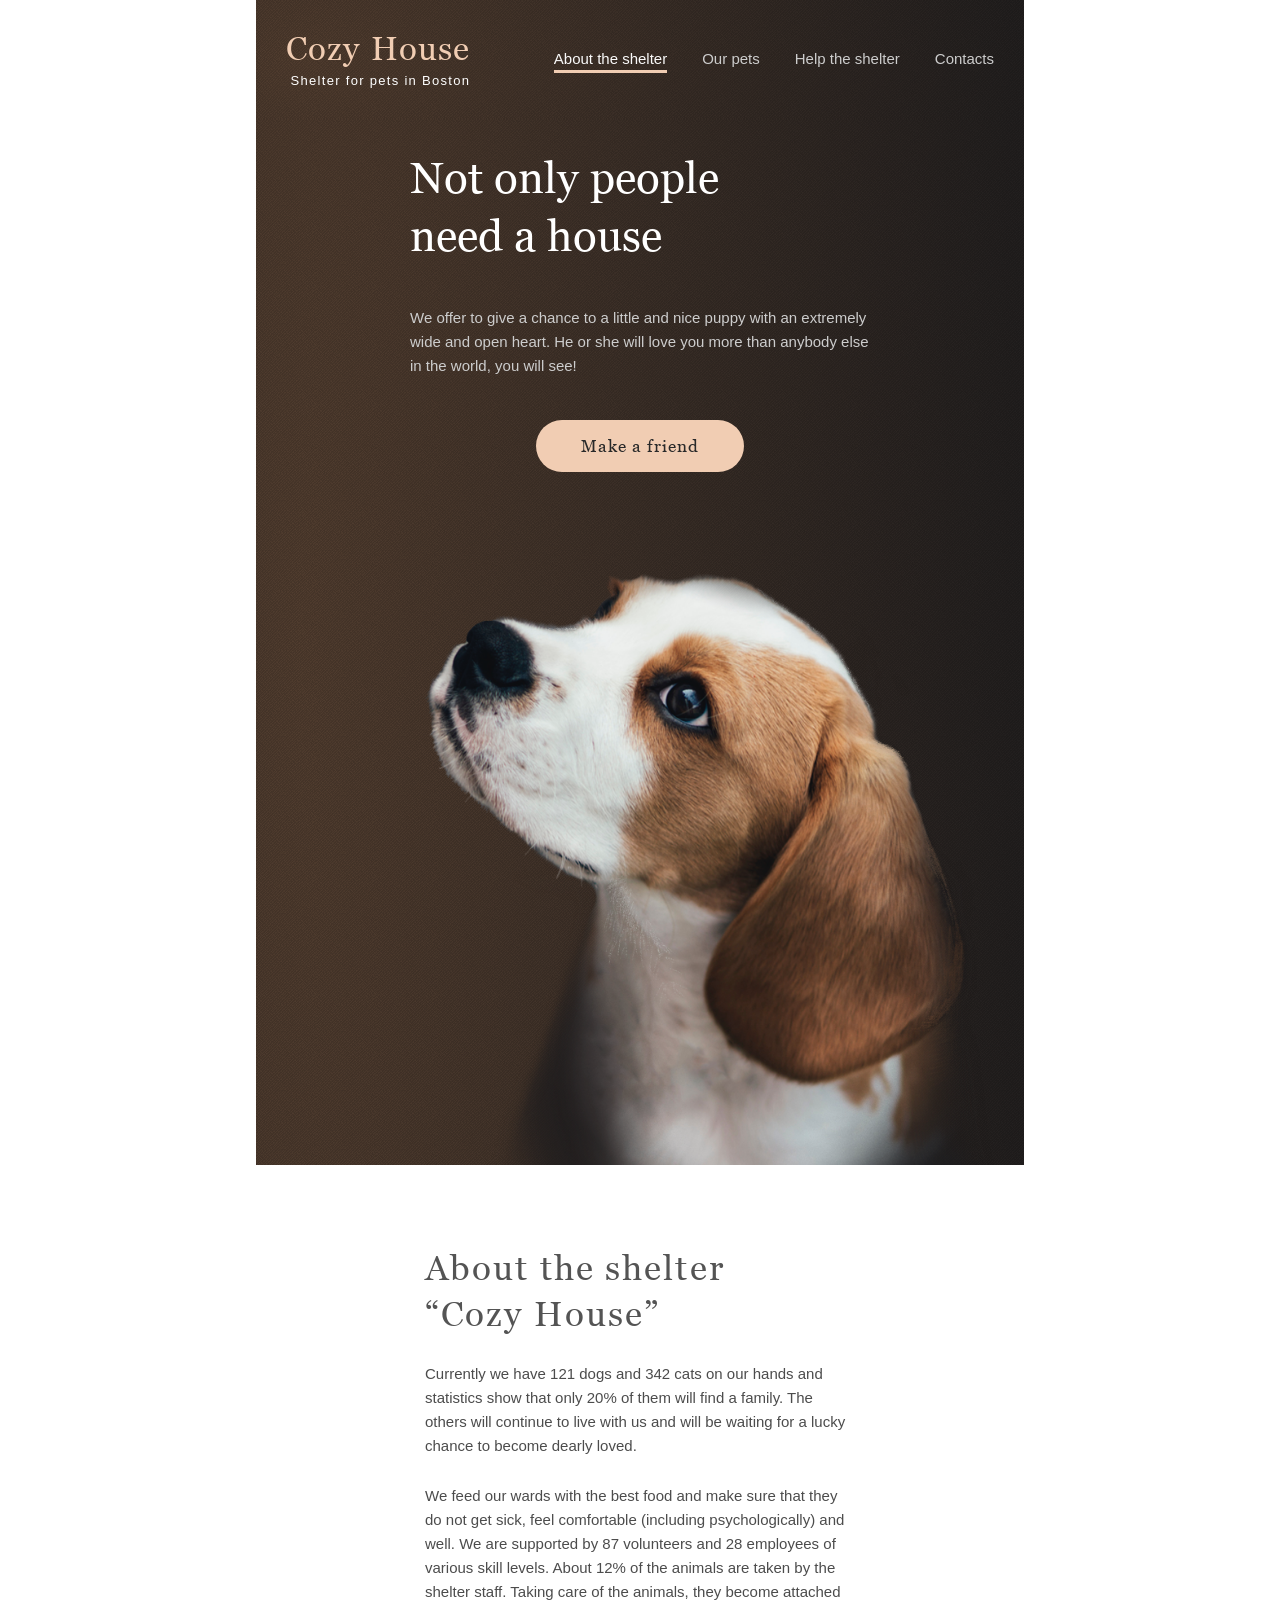
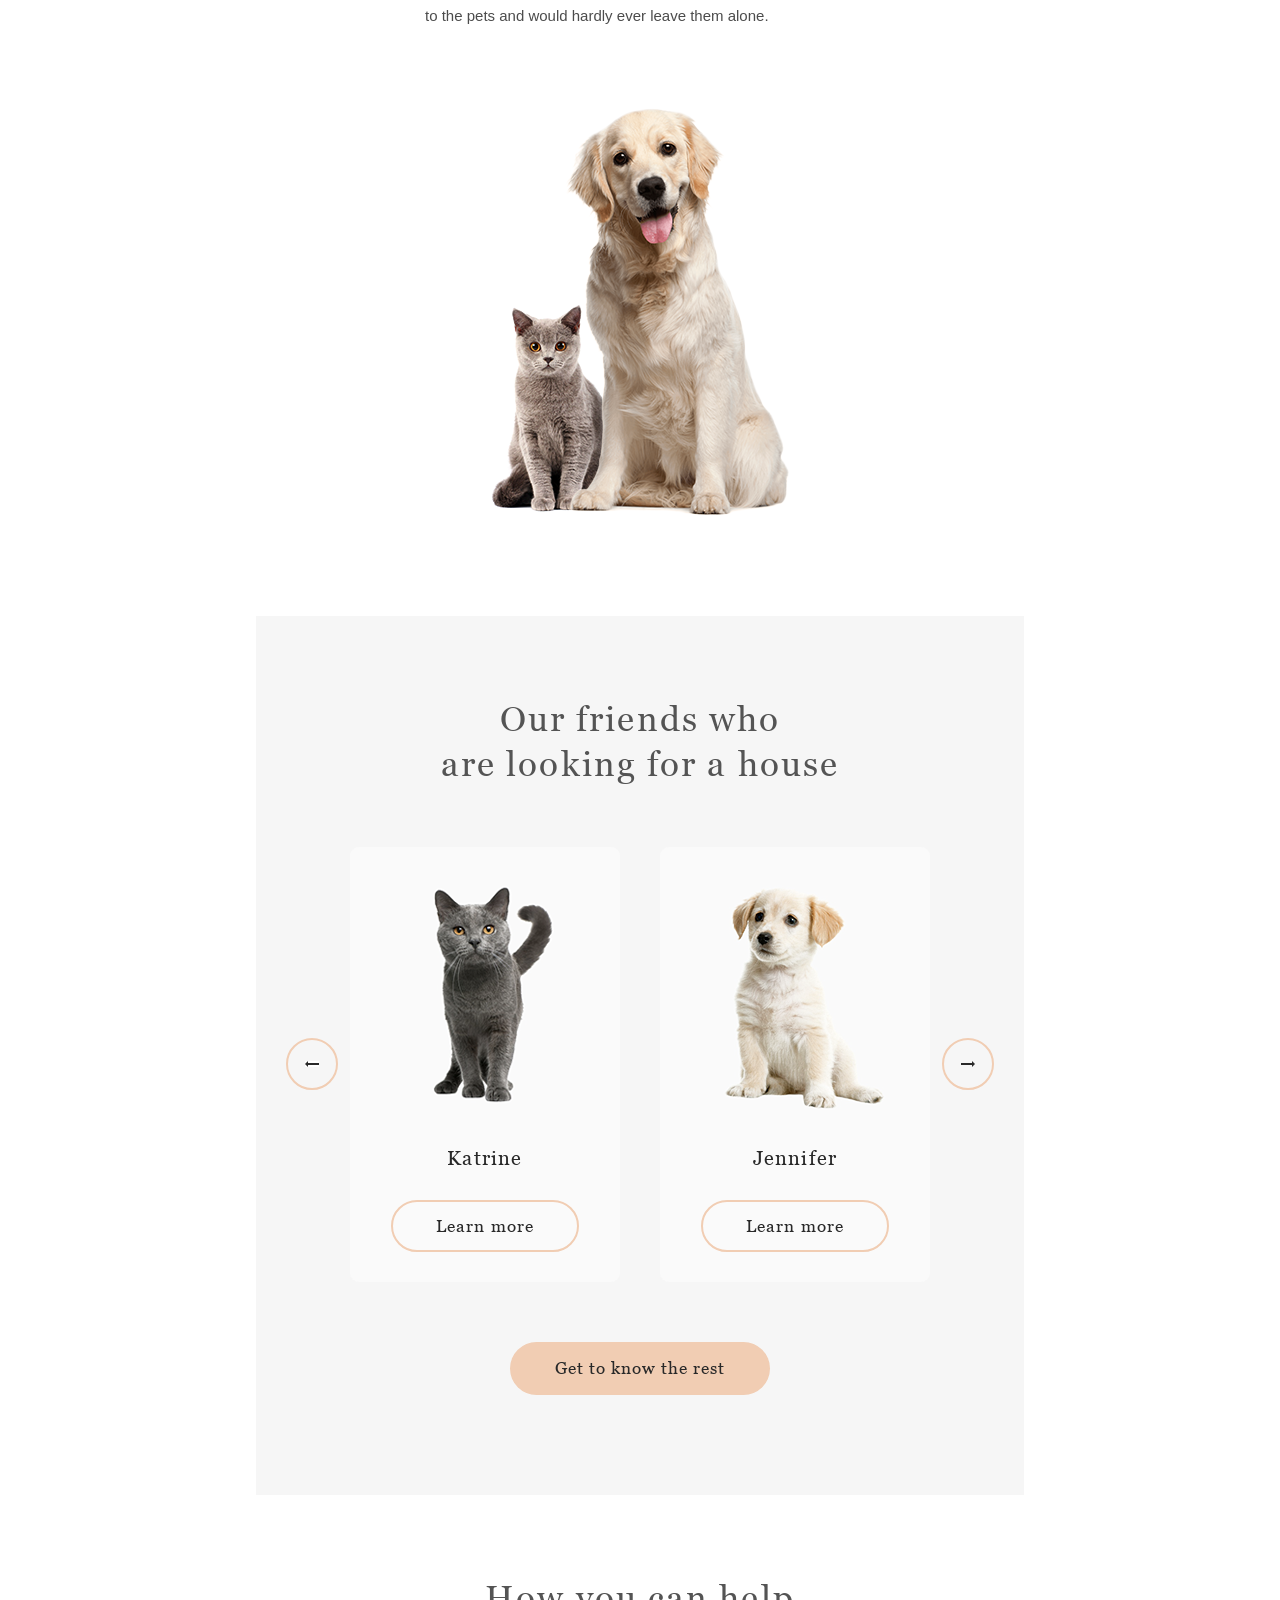
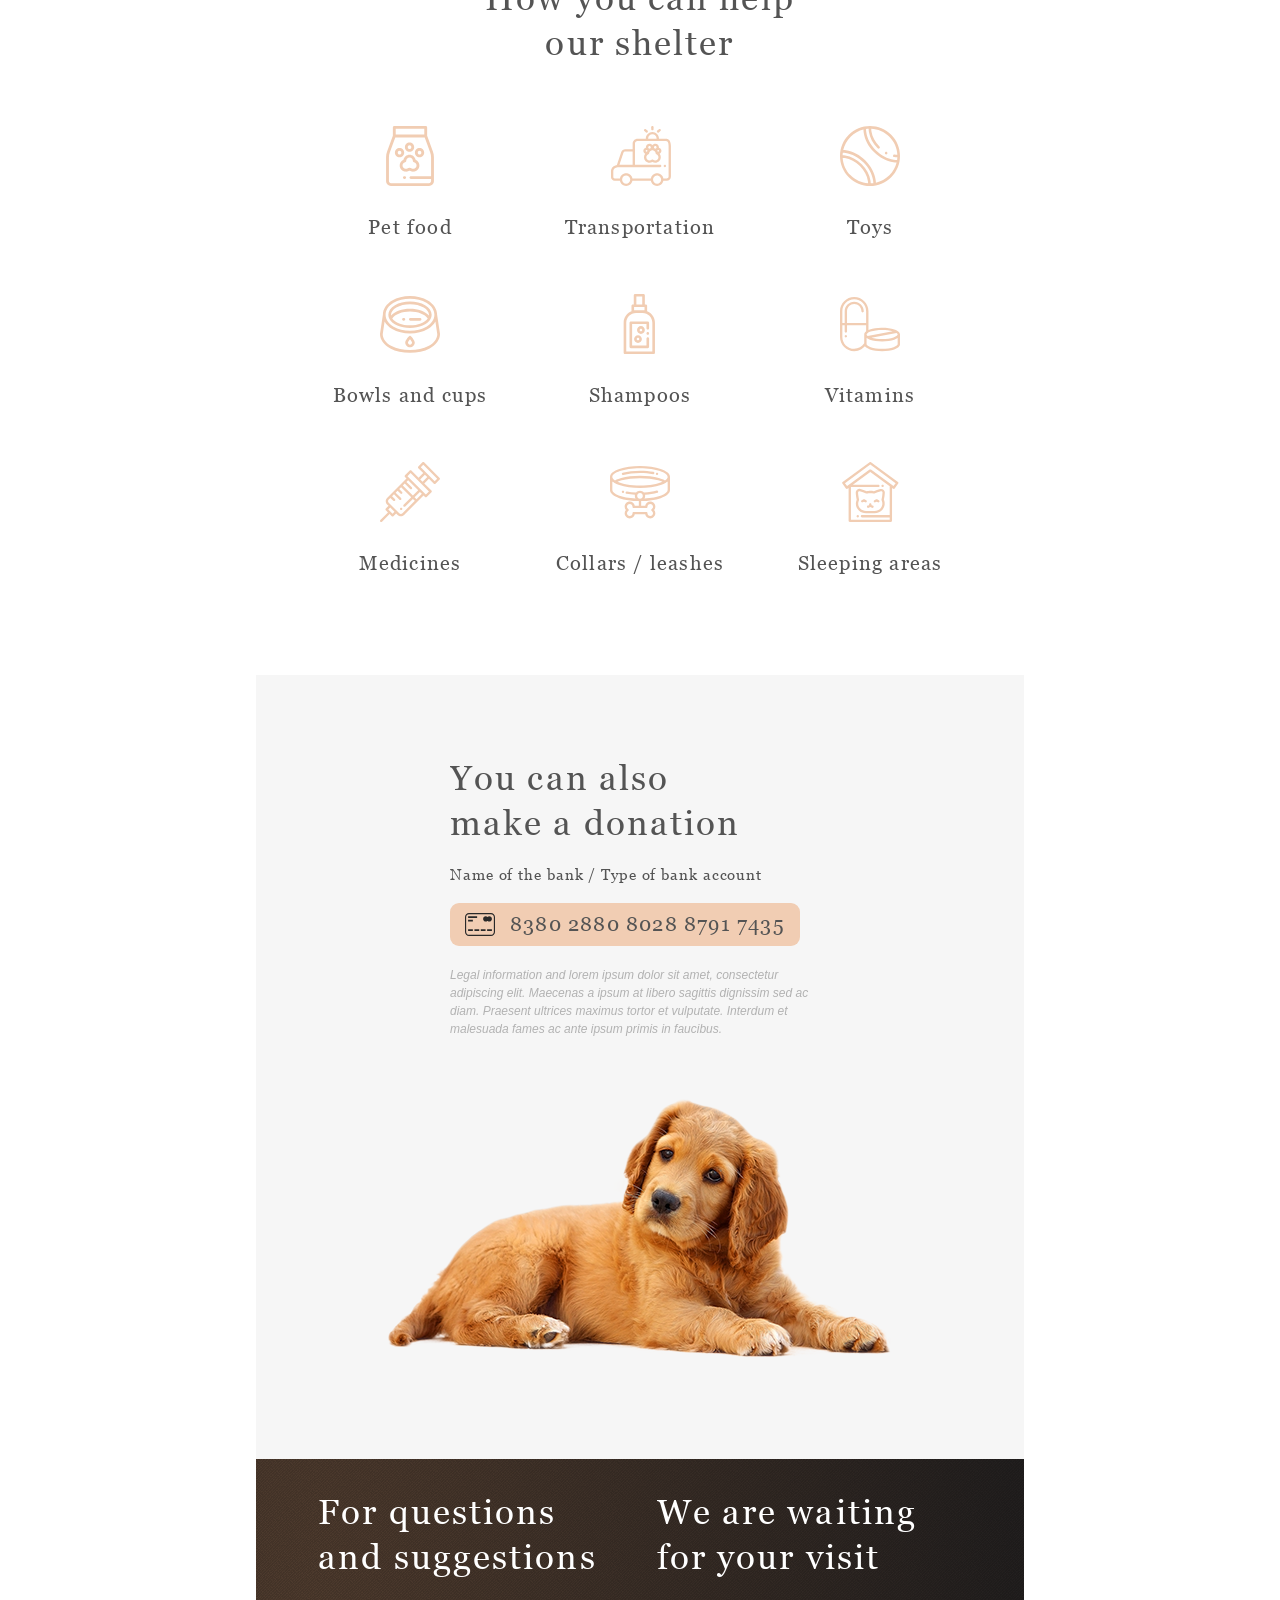
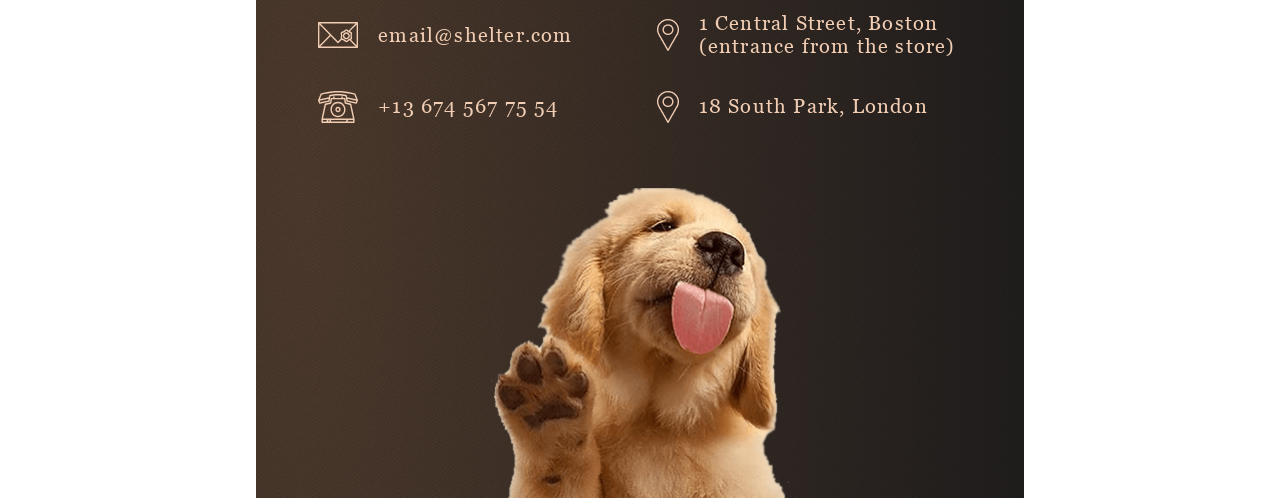
==== commit d610c076: "feat: (adaptive) add <= 1280 responsive" ====
--- a/pages/main/index.html
+++ b/pages/main/index.html
@@ -2,7 +2,9 @@
 <html>
     <head>
         <!-- <link rel="stylesheet" href="https://fonts.googleapis.com/css?family=Roboto", type="text/css"> -->
+        <link rel="stylesheet" href="../../assets/normalize.css">
         <link rel="stylesheet" href="index.css">
+        <meta name="viewport" content="width=device-width, initial-scale=1.0">
     </head>
     <body>
         <header class="header">
@@ -41,7 +43,7 @@
                     <img class="about__img" src="../../assets/images/main/about/about-pets.png" alt="cat and dog">
 
                     <div class="about__subcontent">
-                        <h3 class="about__title">About the shelter “Cozy House”</h3>
+                        <h3 class="about__title">About the shelter</br>“Cozy House”</h3>
                         <p class="about__text">Currently we have 121 dogs and 342 cats on our hands and statistics show that only 20% of them will find a family. The others will continue to live with us and will be waiting for a lucky chance to become dearly loved.</p>
                         <p class="about__text">We feed our wards with the best food and make sure that they do not get sick, feel comfortable (including psychologically) and well. We are supported by 87 volunteers and 28 employees of various skill levels. About 12% of the animals are taken by the shelter staff. Taking care of the animals, they become attached to the pets and would hardly ever leave them alone.</p>    
                     </div>
--- a/pages/main/index.css
+++ b/pages/main/index.css
@@ -61,7 +61,6 @@
 
 .header__content {
   margin: 60px 40px;
-  width: 1200px;
   display: -webkit-box;
   display: -ms-flexbox;
   display: flex;
@@ -152,8 +151,7 @@
 }
 
 .not-only__content {
-  margin: 0px auto;
-  width: 1200px;
+  margin: 0px 40px;
   display: -webkit-box;
   display: -ms-flexbox;
   display: flex;
@@ -202,8 +200,7 @@
 }
 
 .about__content {
-  margin: 80px auto 100px auto;
-  width: 1200px;
+  margin: 80px 40px 100px 40px;
   display: -webkit-box;
   display: -ms-flexbox;
   display: flex;
@@ -256,8 +253,7 @@
 }
 
 .pets__content {
-  margin: 80px auto 100px auto;
-  width: 1200px;
+  margin: 80px 40px 100px 40px;
   display: -webkit-box;
   display: -ms-flexbox;
   display: flex;
@@ -371,8 +367,7 @@
 }
 
 .help__content {
-  margin: 80px auto 100px auto;
-  width: 1200px;
+  margin: 80px 40px 100px 40px;
   display: -webkit-box;
   display: -ms-flexbox;
   display: flex;
@@ -441,8 +436,7 @@
 }
 
 .donation__content {
-  margin: 80px auto 100px auto;
-  width: 1200px;
+  margin: 80px 40px 100px 40px;
   display: -webkit-box;
   display: -ms-flexbox;
   display: flex;
@@ -549,8 +543,7 @@
 }
 
 .footer__content {
-  margin: 40px auto 0px auto;
-  width: 1200px;
+  margin: 40px 40px 0px 40px;
   display: -webkit-box;
   display: -ms-flexbox;
   display: flex;
@@ -619,4 +612,178 @@
   color: #F1CDB3;
   text-decoration: none;
 }
+
+@media (max-width: 1280px) {
+  .header {
+    width: 768px;
+  }
+  .header__content {
+    margin: 30px;
+  }
+  main {
+    width: 768px;
+  }
+  main .not-only__content {
+    margin: 30px auto 0px auto;
+    -webkit-box-orient: vertical;
+    -webkit-box-direction: normal;
+        -ms-flex-direction: column;
+            flex-direction: column;
+    -webkit-box-align: center;
+        -ms-flex-align: center;
+            align-items: center;
+    row-gap: 100px;
+  }
+  main .not-only__subcontent {
+    margin: 0px;
+  }
+  main .not-only__button {
+    margin: 0px auto;
+  }
+  main .not-only__img {
+    margin: 0px 30px 0px 169px;
+    height: 593px;
+    width: 569px;
+  }
+  main .about__content {
+    -webkit-box-orient: vertical;
+    -webkit-box-direction: reverse;
+        -ms-flex-direction: column-reverse;
+            flex-direction: column-reverse;
+    row-gap: 80px;
+  }
+  main .pets__content {
+    margin: 80px 30px 100px 30px;
+  }
+  main .pets__slider {
+    -webkit-column-gap: 12px;
+            column-gap: 12px;
+  }
+  main .pets__cards {
+    -webkit-column-gap: 40px;
+            column-gap: 40px;
+  }
+  main .pets__card-item:last-child {
+    display: none;
+  }
+  main .help__content {
+    margin: 80px 69px 100px 69px;
+  }
+  main .help__list {
+    margin: 0px;
+    display: -ms-grid;
+    display: grid;
+    -ms-grid-columns: 170px 170px 170px;
+        grid-template-columns: 170px 170px 170px;
+    -webkit-column-gap: 60px;
+            column-gap: 60px;
+    row-gap: 55px;
+  }
+  main .donation__content {
+    -webkit-box-orient: vertical;
+    -webkit-box-direction: reverse;
+        -ms-flex-direction: column-reverse;
+            flex-direction: column-reverse;
+    row-gap: 60px;
+  }
+  main .donation__img {
+    margin: 0px;
+  }
+  .footer {
+    width: 768px;
+  }
+  .footer__content {
+    margin: 30px 30px 0px 30px;
+    -ms-flex-wrap: wrap;
+        flex-wrap: wrap;
+    -webkit-box-pack: center;
+        -ms-flex-pack: center;
+            justify-content: center;
+    -webkit-column-gap: 60px;
+            column-gap: 60px;
+    row-gap: 65px;
+  }
+  .footer__info-content {
+    margin: 0px;
+  }
+}
+
+@media screen and (max-width: 768px) {
+  .header {
+    width: 320px;
+  }
+  .header__content {
+    margin: 30px 53px 30px 10px;
+  }
+  .header__menu {
+    display: none;
+  }
+  main {
+    width: 320px;
+  }
+  main .not-only__content {
+    margin: 30px 10px 0px;
+    row-gap: 104px;
+  }
+  main .not-only__subcontent {
+    margin: 0px;
+    width: 300px;
+    display: -webkit-box;
+    display: -ms-flexbox;
+    display: flex;
+    -webkit-box-orient: vertical;
+    -webkit-box-direction: normal;
+        -ms-flex-direction: column;
+            flex-direction: column;
+    -webkit-box-align: center;
+        -ms-flex-align: center;
+            align-items: center;
+    text-align: center;
+  }
+  main .not-only__title {
+    font-size: 25px;
+    line-height: 32.5px;
+    letter-spacing: 0.06em;
+  }
+  main .not-only__img {
+    margin: 0px 0px 0px 40px;
+    height: 271.77px;
+    width: 260px;
+  }
+  main .about__content {
+    margin: 42px 10px;
+  }
+  main .about__subcontent {
+    margin: 0px;
+    width: 300px;
+    display: -webkit-box;
+    display: -ms-flexbox;
+    display: flex;
+    -webkit-box-orient: vertical;
+    -webkit-box-direction: normal;
+        -ms-flex-direction: column;
+            flex-direction: column;
+    -webkit-box-align: center;
+        -ms-flex-align: center;
+            align-items: center;
+  }
+  main .about__title {
+    margin: 0px;
+    font-size: 25px;
+    line-height: 32.5px;
+    letter-spacing: 0.06em;
+    text-align: center;
+  }
+  main .about__text {
+    margin: 0px 15px;
+    text-align: justify;
+  }
+  main .about__img {
+    height: 353.6px;
+    width: 260px;
+  }
+  .footer {
+    width: 320px;
+  }
+}
 /*# sourceMappingURL=index.css.map */
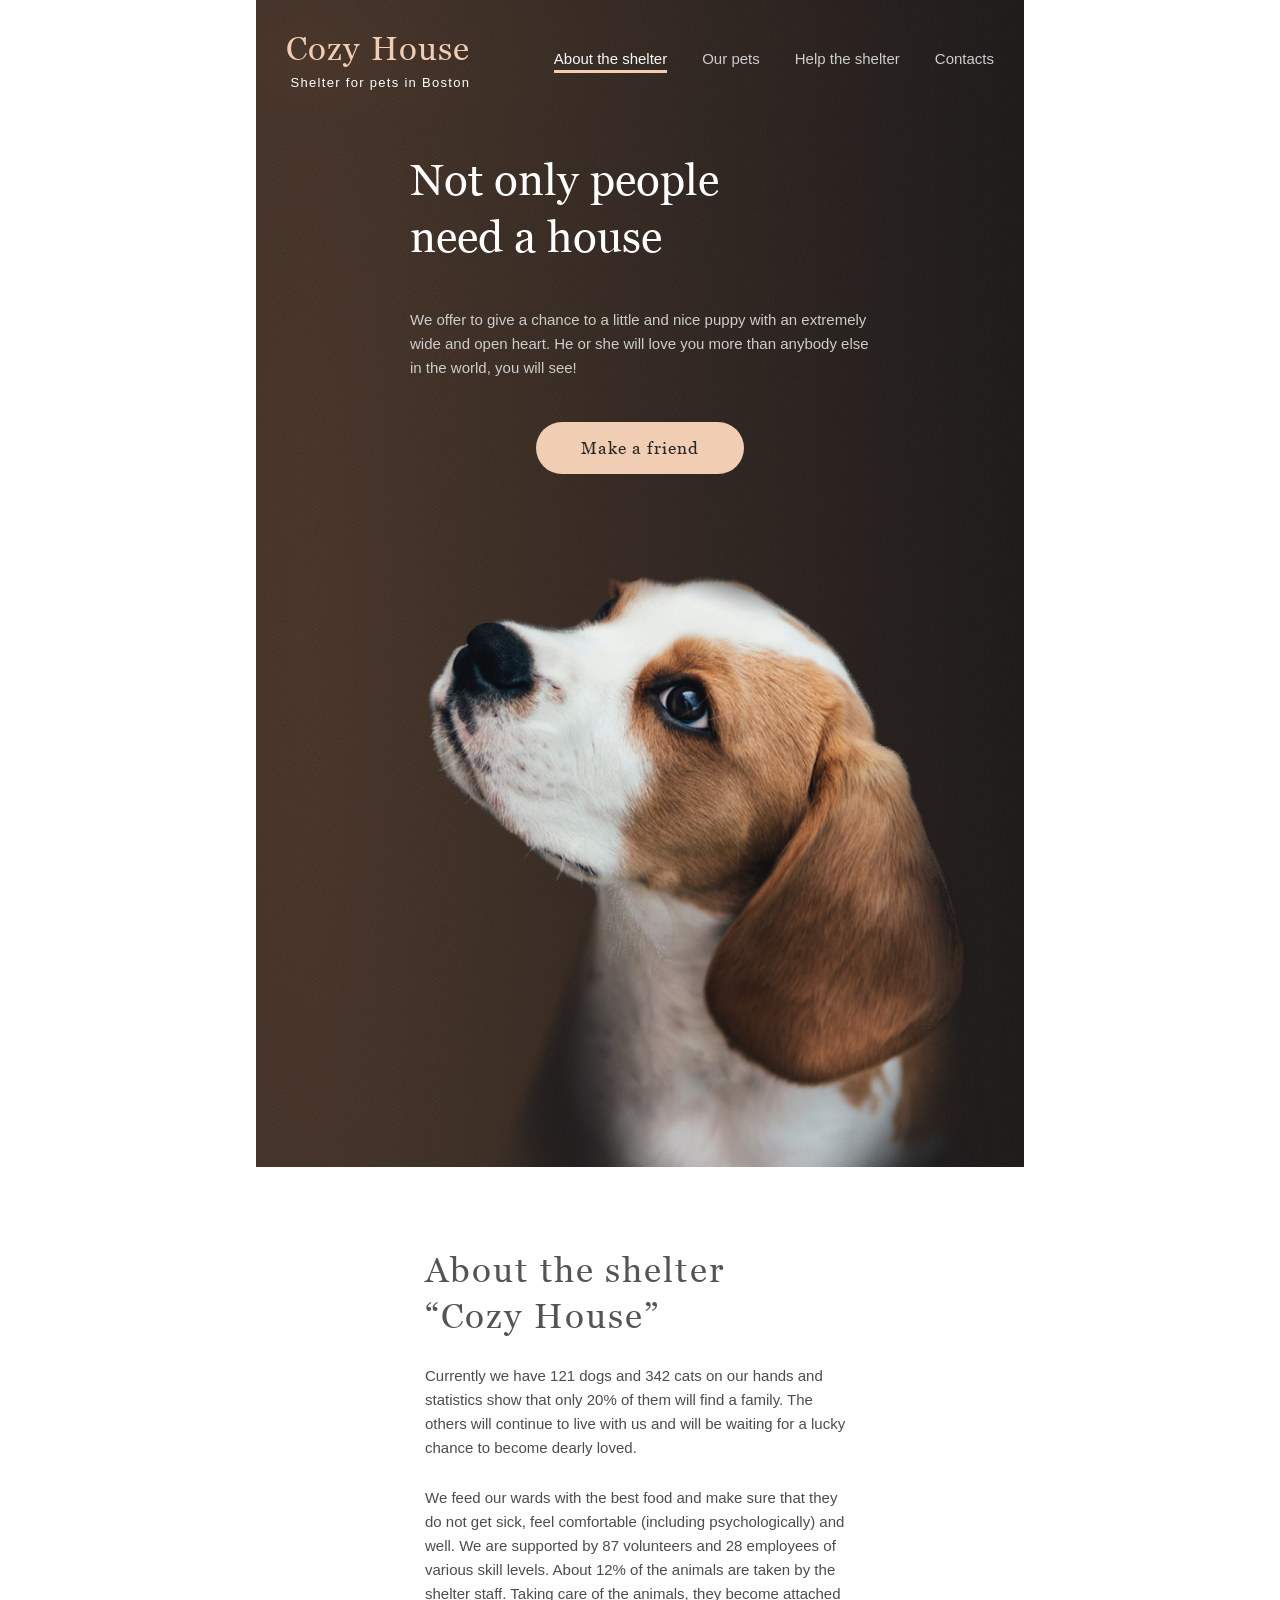
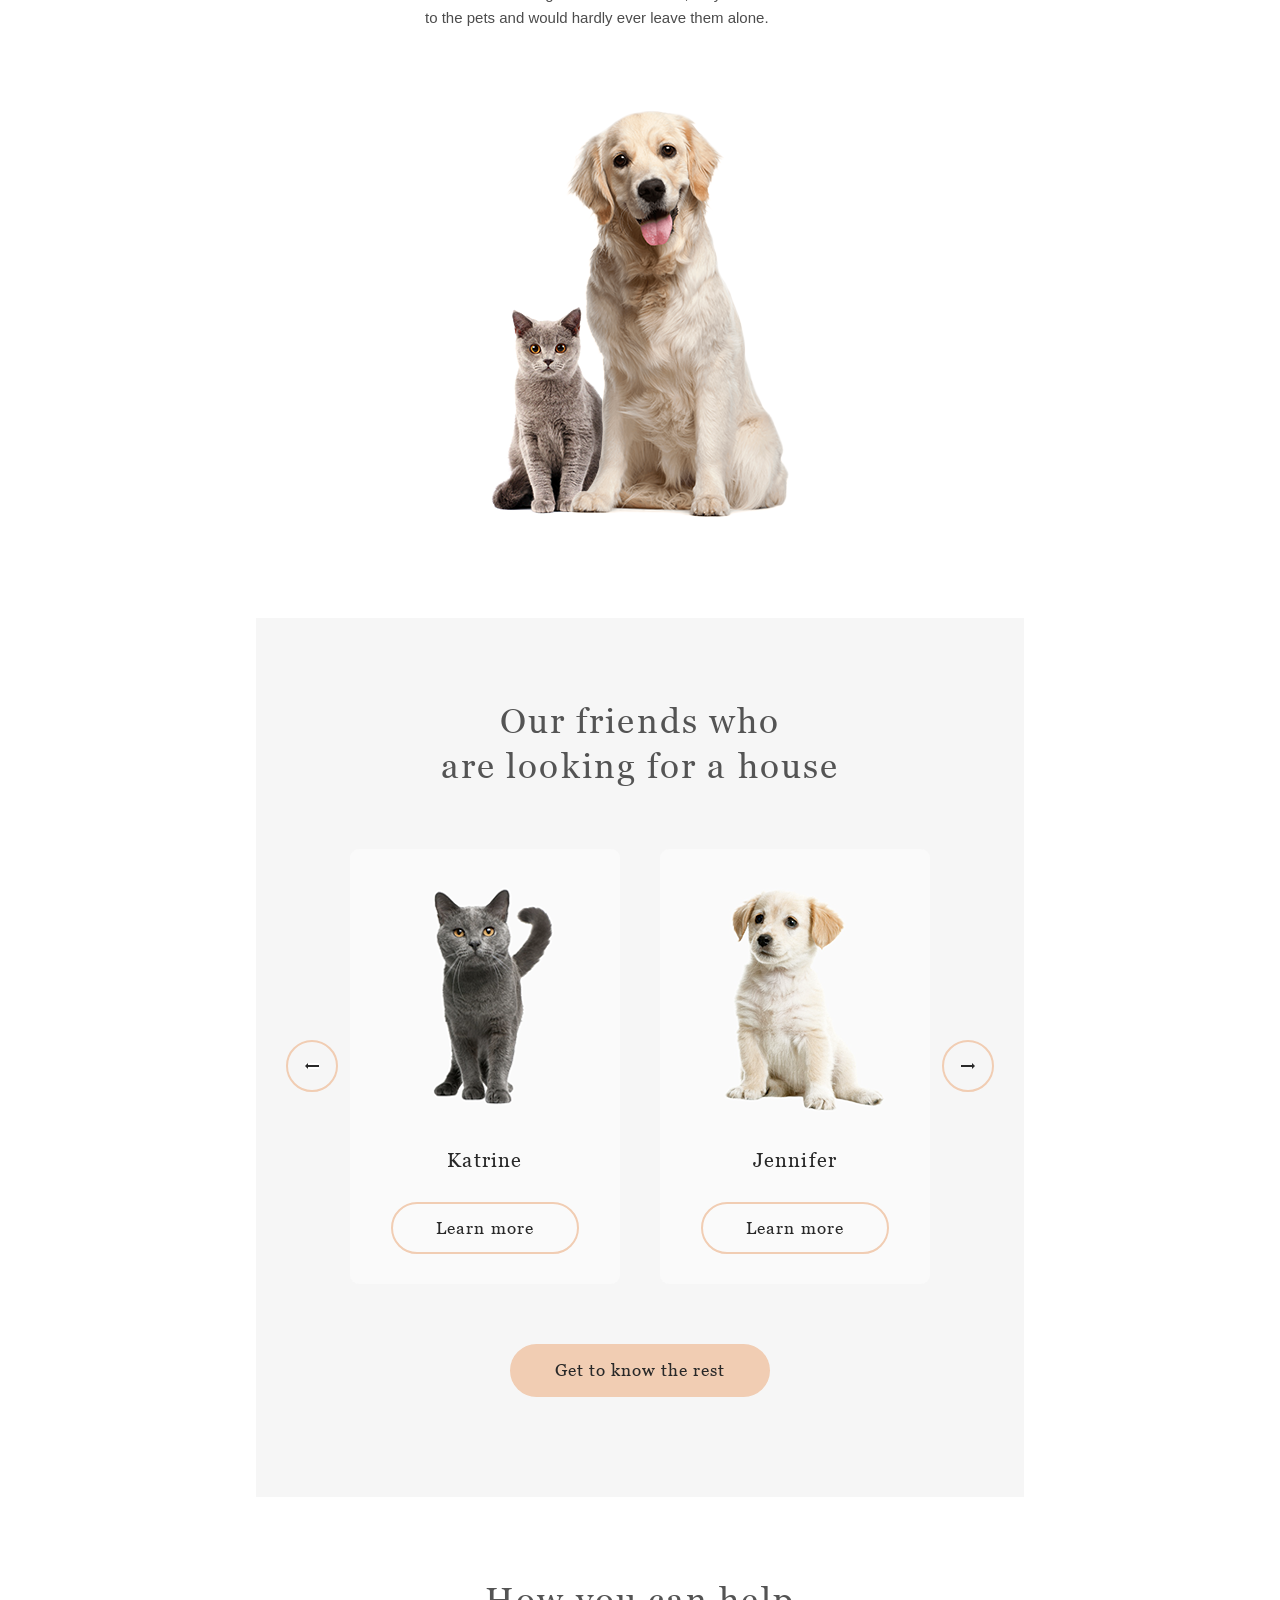
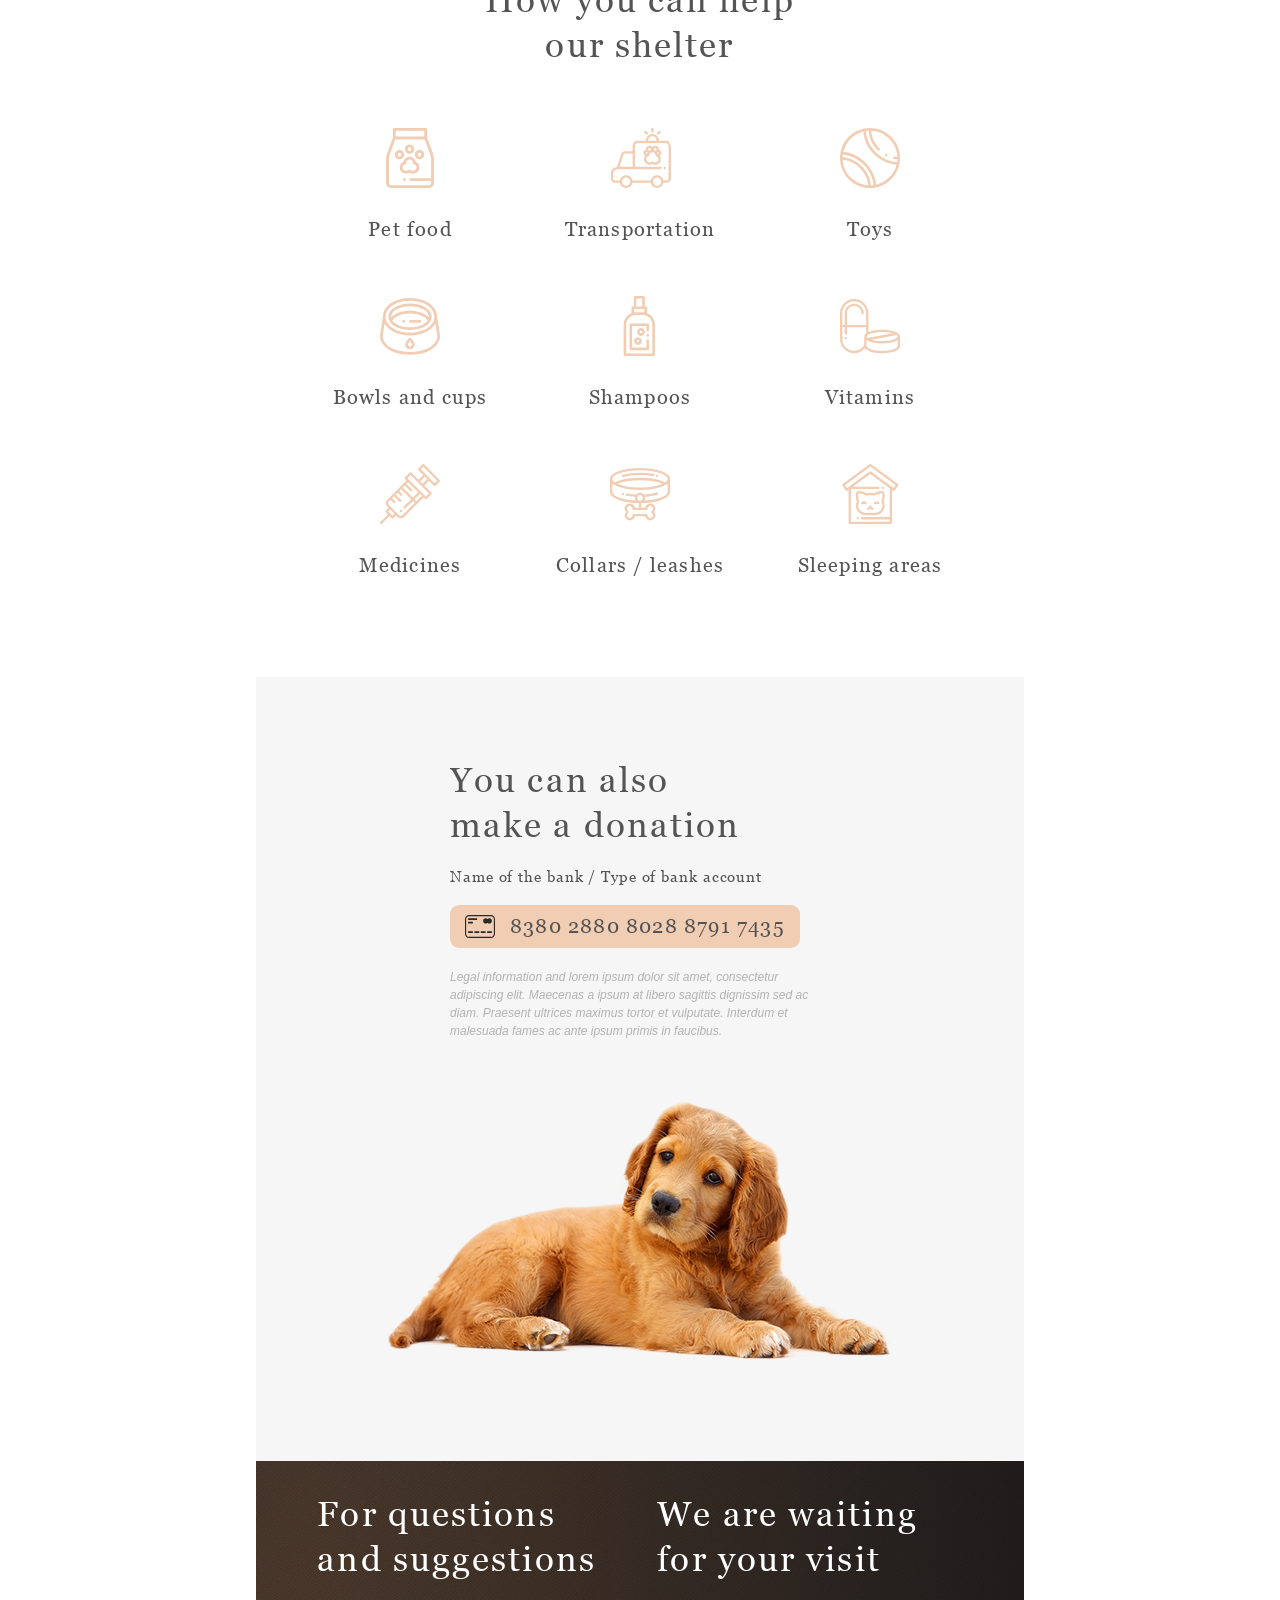
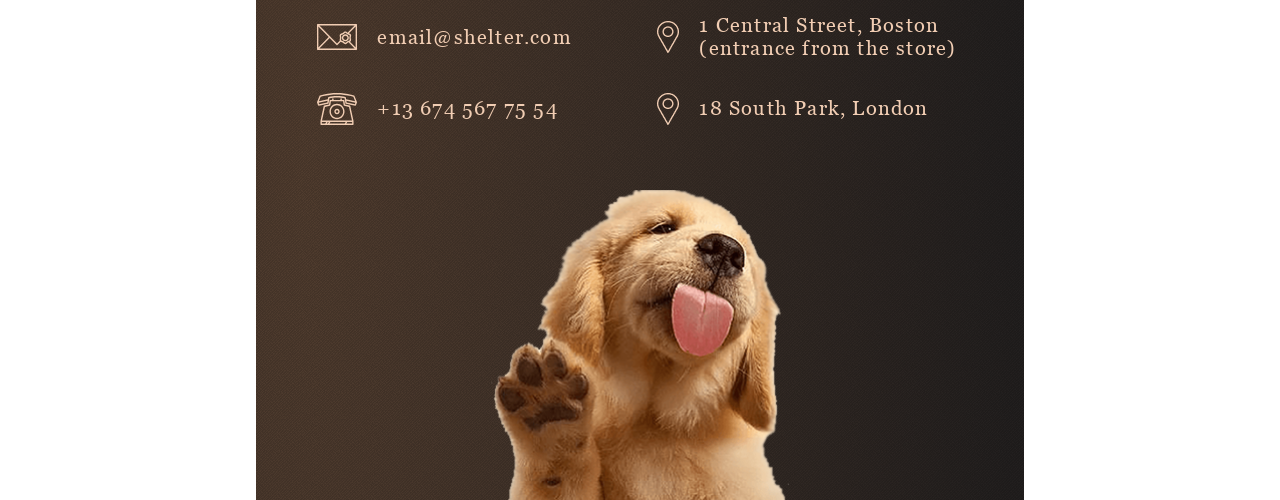
==== commit 92bd2791: "feat: (adaptive) add < 768 responsive" ====
--- a/pages/main/index.html
+++ b/pages/main/index.html
@@ -74,6 +74,10 @@
                             </div>
                         </div>
                         <button class="pets__right-arrow-button"></button>
+                        <div class="pets__mobile-arrow-buttons">
+                            <button class="pets__left-arrow-button"></button>
+                            <button class="pets__right-arrow-button"></button>
+                        </div>
                     </div>
 
                     <button class="pets__button">Get to know the rest</button>
@@ -145,7 +149,7 @@
                     <img class="donation__img" src="../../assets/images/main/donation/donation-dog.png" alt="donation dog">
 
                     <div class="donation__info">
-                        <h3 class="donation__title">You can also make a donation</h3>
+                        <h3 class="donation__title">You can also</br>make a donation</h3>
                         <h5 class="donation__subtitle">Name of the bank / Type of bank account</h5>
                         <div class="donation__credit-card">
                             <img class="donation__credit-card-img" src="../../assets/images/main/donation/credit-card.svg" alt="credit card">
@@ -160,7 +164,7 @@
         <footer class="footer">
             <div class="footer__content">
                 <div class="footer__info-content">
-                    <h3 class="footer__title">For questions</br>and suggestions</h3>
+                    <h3 class="footer__title">For questions and suggestions</h3>
                     <div class="footer__info">
                         <a class="footer__info-icon" href="mailto:email@shelter.com"><img src="../../assets/images/main/footer/icon-email.svg" alt="email icon"></a>
                         <a class="footer__info-link" href="mailto:email@shelter.com">email@shelter.com</a>
@@ -171,7 +175,7 @@
                     </div>
                 </div>
                 <div class="footer__info-content">
-                    <h3 class="footer__title">We are waiting</br>for your visit</h3>
+                    <h3 class="footer__title">We are waiting for your visit</h3>
                     <div class="footer__info">
                         <a class="footer__info-icon" href="http://maps.google.com/?q=1 Central Street, Boston (entrance from the store)"><img src="../../assets/images/main/footer/icon-marker.png" alt="market icon"></a>
                         <a class="footer__info-link" href="http://maps.google.com/?q=1 Central Street, Boston (entrance from the store)">1 Central Street, Boston</br>(entrance from the store)&nbsp;</a>
--- a/pages/main/index.css
+++ b/pages/main/index.css
@@ -87,7 +87,7 @@
 }
 
 .header__logo-title {
-  margin: 0px 0px 8px 0px;
+  margin: 0px 0px 10px 0px;
   font-size: 33px;
   color: #F1CDB3;
   line-height: 110%;
@@ -166,7 +166,7 @@
 }
 
 .not-only__subcontent {
-  margin: 163px 0px 244px 0px;
+  margin: 163px 0px 243px 0px;
   width: 460px;
 }
 
@@ -352,6 +352,10 @@
   color: #292929;
 }
 
+.pets__mobile-arrow-buttons {
+  display: none;
+}
+
 .pets__button {
   background-color: #F1CDB3;
   border: none;
@@ -575,6 +579,7 @@
 
 .footer__title {
   margin: 0px;
+  width: 280px;
   font-size: 35px;
   line-height: 45.5px;
   letter-spacing: 0.06em;
@@ -708,7 +713,7 @@
   }
 }
 
-@media screen and (max-width: 768px) {
+@media (max-width: 768px) {
   .header {
     width: 320px;
   }
@@ -722,8 +727,8 @@
     width: 320px;
   }
   main .not-only__content {
-    margin: 30px 10px 0px;
-    row-gap: 104px;
+    margin: 30px 10px 0px 10px;
+    row-gap: 105px;
   }
   main .not-only__subcontent {
     margin: 0px;
@@ -752,6 +757,7 @@
   }
   main .about__content {
     margin: 42px 10px;
+    row-gap: 42px;
   }
   main .about__subcontent {
     margin: 0px;
@@ -763,12 +769,13 @@
     -webkit-box-direction: normal;
         -ms-flex-direction: column;
             flex-direction: column;
+    row-gap: 0px;
     -webkit-box-align: center;
         -ms-flex-align: center;
             align-items: center;
   }
   main .about__title {
-    margin: 0px;
+    margin: 0px 0px 25px 0px;
     font-size: 25px;
     line-height: 32.5px;
     letter-spacing: 0.06em;
@@ -778,12 +785,171 @@
     margin: 0px 15px;
     text-align: justify;
   }
+  main .about__text:last-child {
+    margin-top: 22px;
+  }
   main .about__img {
     height: 353.6px;
     width: 260px;
   }
+  main .pets {
+    width: 320px;
+  }
+  main .pets__content {
+    margin: 42px 10px;
+    row-gap: 42px;
+  }
+  main .pets__title {
+    font-size: 25px;
+    line-height: 32.5px;
+    letter-spacing: 0.06em;
+    text-align: center;
+  }
+  main .pets__slider {
+    margin: 0px 15px 0px 15px;
+    -webkit-box-orient: vertical;
+    -webkit-box-direction: normal;
+        -ms-flex-direction: column;
+            flex-direction: column;
+    row-gap: 20px;
+  }
+  main .pets__left-arrow-button, main .pets__right-arrow-button {
+    display: none;
+  }
+  main .pets__card-item:nth-child(2) {
+    display: none;
+  }
+  main .pets__mobile-arrow-buttons {
+    display: -webkit-box;
+    display: -ms-flexbox;
+    display: flex;
+    -webkit-box-orient: horizontal;
+    -webkit-box-direction: normal;
+        -ms-flex-direction: row;
+            flex-direction: row;
+    -webkit-column-gap: 80px;
+            column-gap: 80px;
+  }
+  main .pets__mobile-arrow-buttons .pets__left-arrow-button, main .pets__mobile-arrow-buttons .pets__right-arrow-button {
+    display: inline-block;
+  }
+  main .help {
+    width: 320px;
+  }
+  main .help__content {
+    margin: 42px 15px;
+    row-gap: 42px;
+  }
+  main .help__title {
+    font-size: 25px;
+    line-height: 32.5px;
+    letter-spacing: 0.06em;
+  }
+  main .help__list {
+    -ms-grid-columns: 130px 130px;
+        grid-template-columns: 130px 130px;
+    -webkit-column-gap: 30px;
+            column-gap: 30px;
+    row-gap: 30px;
+  }
+  main .help__list-item {
+    height: 87px;
+    -webkit-box-pack: justify;
+        -ms-flex-pack: justify;
+            justify-content: space-between;
+    row-gap: 0px;
+  }
+  main .help__img {
+    height: calc(100% * 0.6);
+  }
+  main .help__subtitle {
+    font-size: 15px;
+    line-height: 16.5px;
+    letter-spacing: 0.06em;
+  }
+  main .donation {
+    width: 320px;
+  }
+  main .donation__content {
+    margin: 42px 15px;
+    row-gap: 42px;
+  }
+  main .donation__info {
+    width: 300px;
+    -webkit-box-align: center;
+        -ms-flex-align: center;
+            align-items: center;
+  }
+  main .donation__title {
+    margin: 0px;
+    display: block;
+    font-size: 25px;
+    line-height: 32.5px;
+    letter-spacing: 0.06em;
+    text-align: center;
+  }
+  main .donation__subtitle {
+    font-size: 15px;
+    line-height: 24px;
+    letter-spacing: 0px;
+  }
+  main .donation__credit-card {
+    padding: 10px 15px;
+  }
+  main .donation__credit-card-link {
+    padding: 3px 0px 0px 0px;
+  }
+  main .donation__credit-card-number {
+    display: block;
+    font-size: 15px;
+    line-height: 16.5px;
+    letter-spacing: 0.06em;
+  }
+  main .donation__text {
+    margin: 0px 10px 0px 10px;
+    font-size: 12px;
+    line-height: 18px;
+    text-align: justify;
+  }
+  main .donation__img {
+    width: 260px;
+  }
   .footer {
     width: 320px;
   }
+  .footer__content {
+    margin: 30px 10px 0px 10px;
+    row-gap: 40px;
+  }
+  .footer__info-content {
+    height: auto;
+    margin: 0px;
+    row-gap: 40px;
+    -webkit-box-pack: baseline;
+        -ms-flex-pack: baseline;
+            justify-content: baseline;
+  }
+  .footer__info-content:nth-child(2) .footer__info {
+    -webkit-column-gap: 19px;
+            column-gap: 19px;
+    -webkit-box-pack: start;
+        -ms-flex-pack: start;
+            justify-content: start;
+  }
+  .footer__title {
+    margin: 0px 15px 0px 15px;
+    font-size: 25px;
+    line-height: 32.5px;
+    letter-spacing: 0.06em;
+    text-align: center;
+  }
+  .footer__info {
+    -webkit-box-pack: center;
+        -ms-flex-pack: center;
+            justify-content: center;
+  }
+  .footer__img {
+    width: 260px;
+  }
 }
 /*# sourceMappingURL=index.css.map */
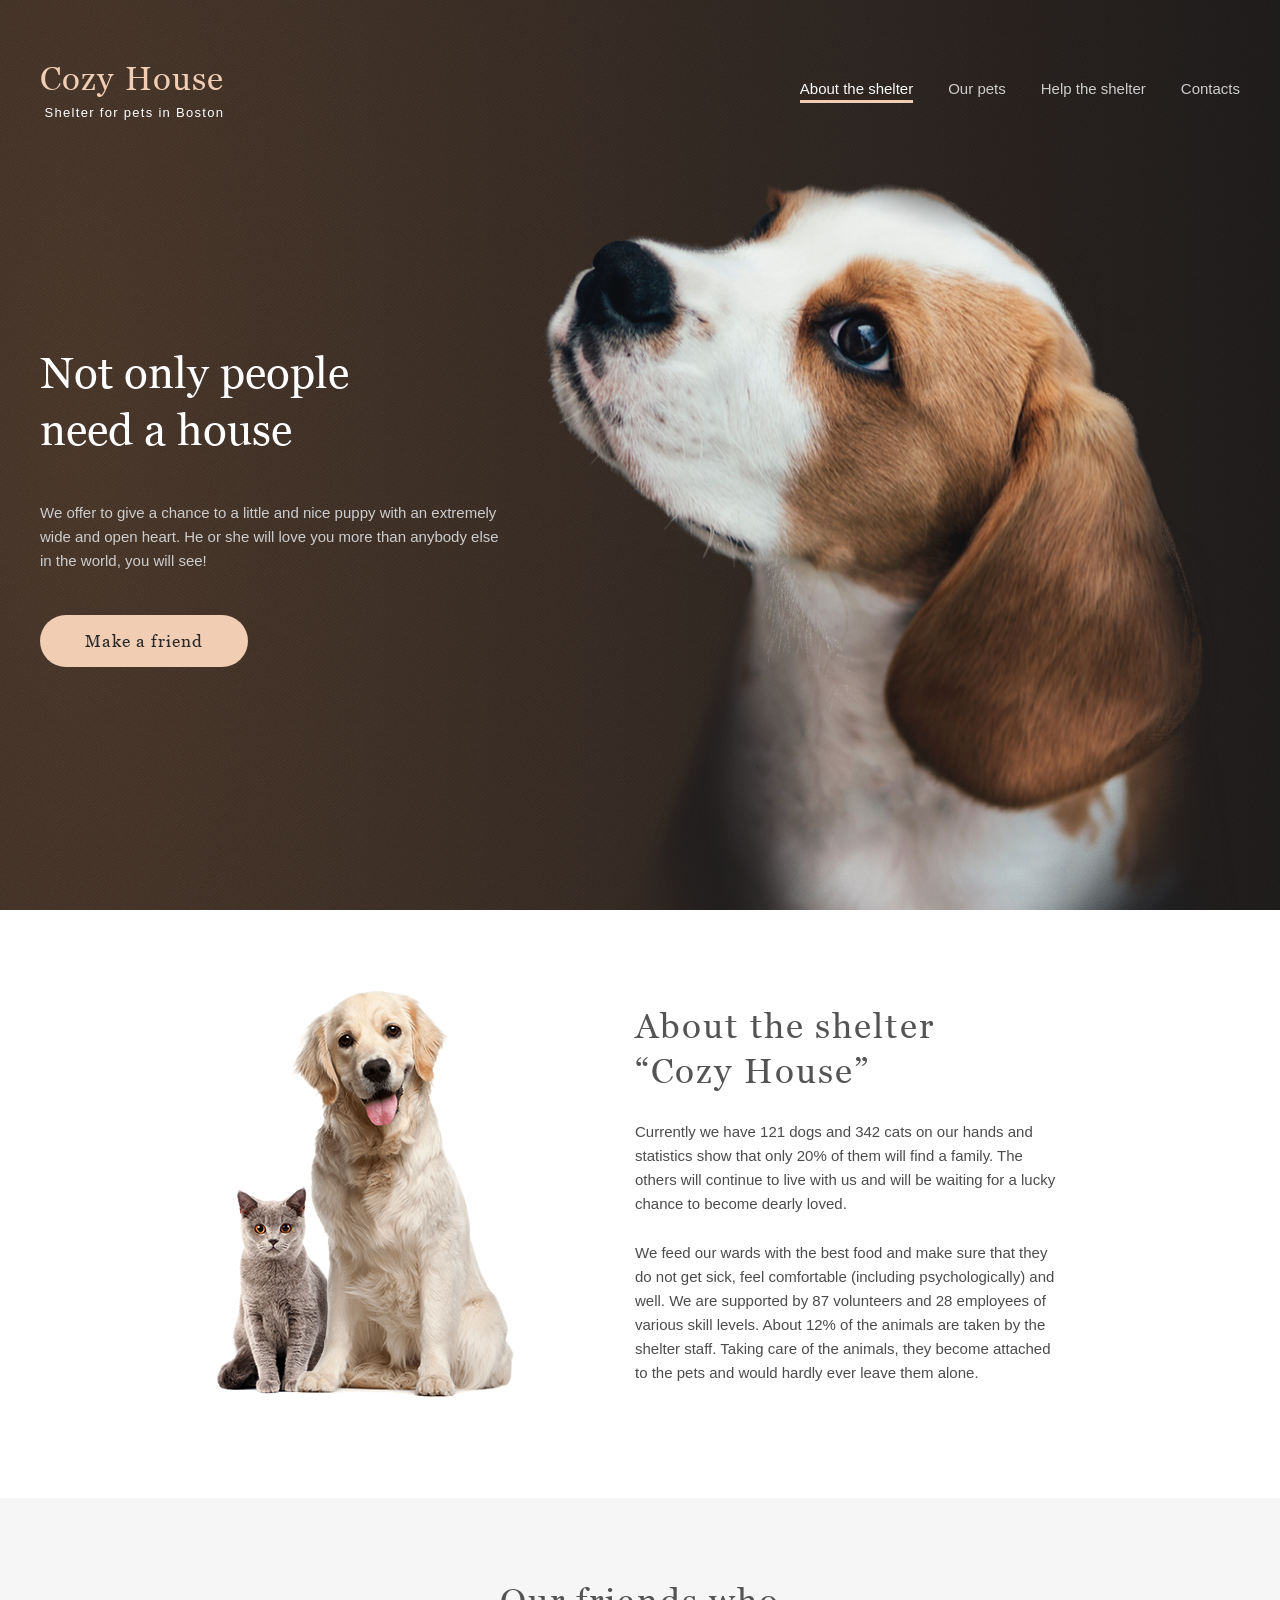
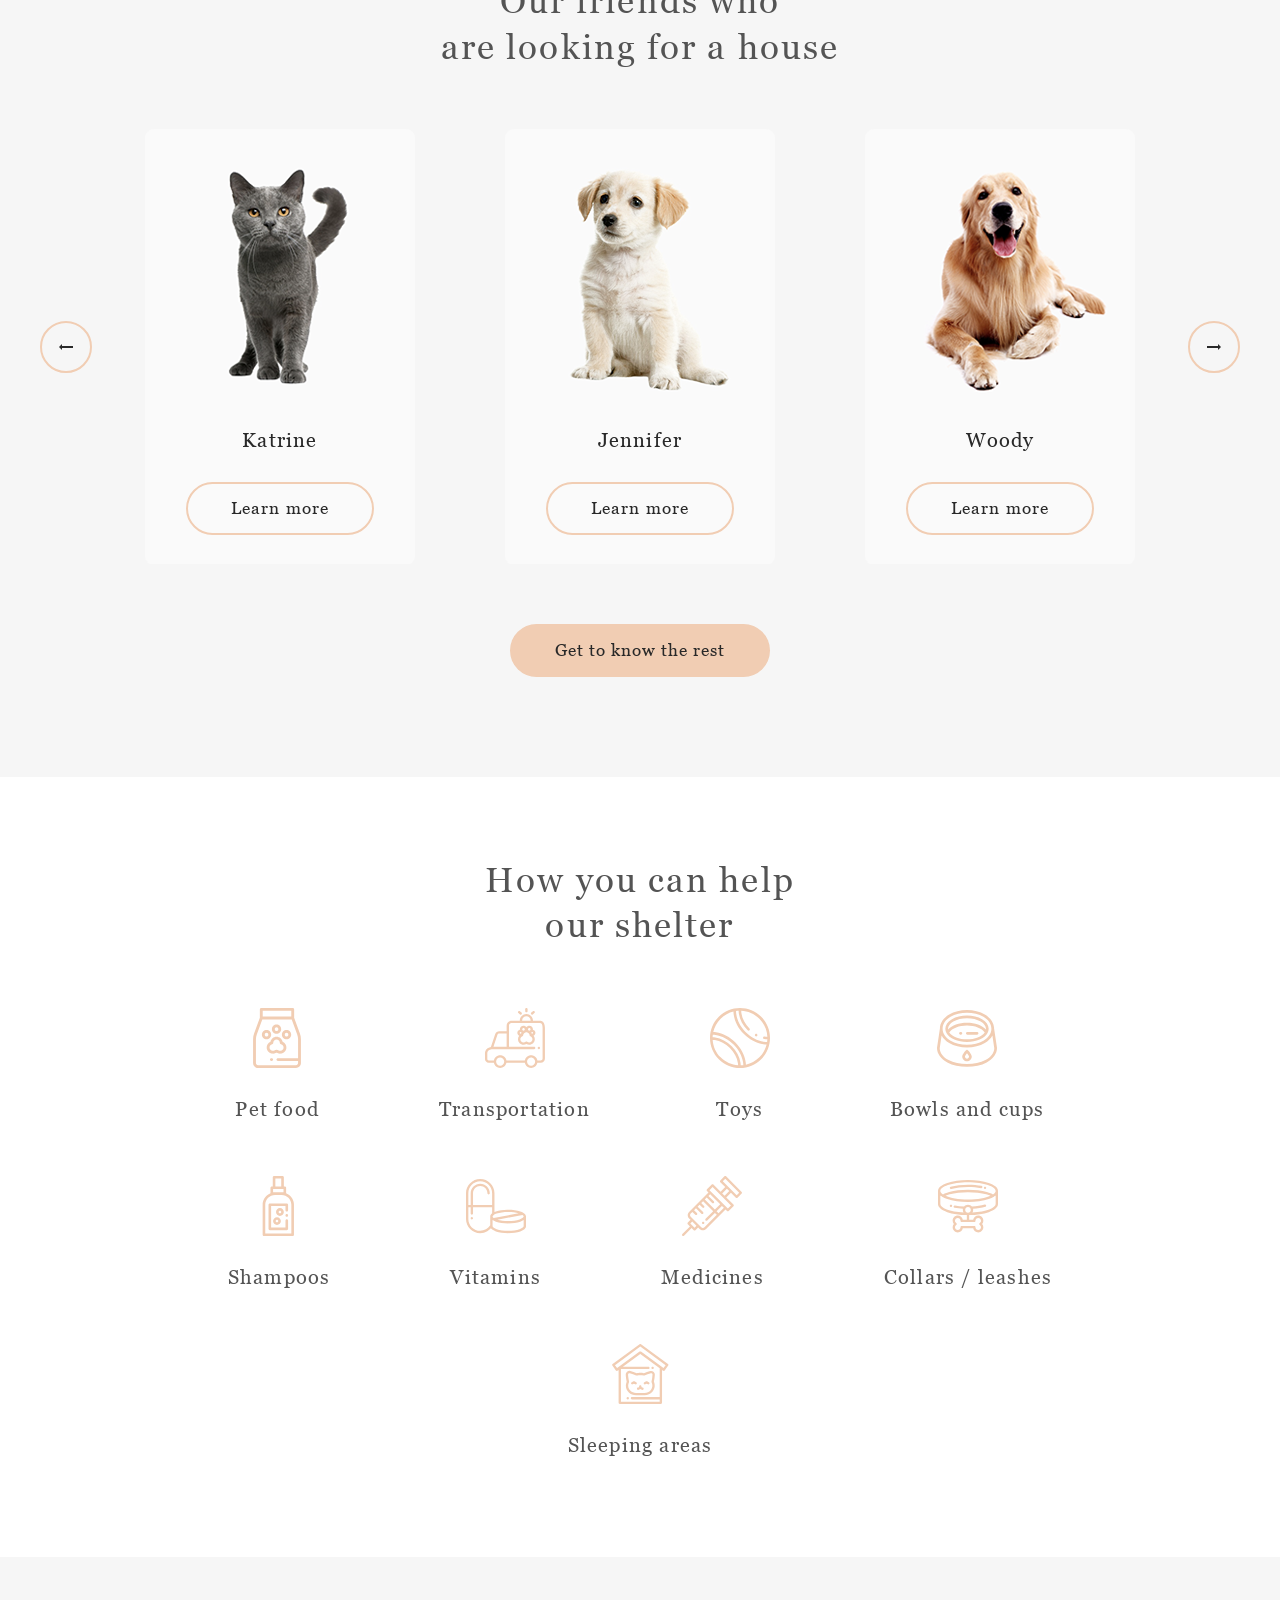
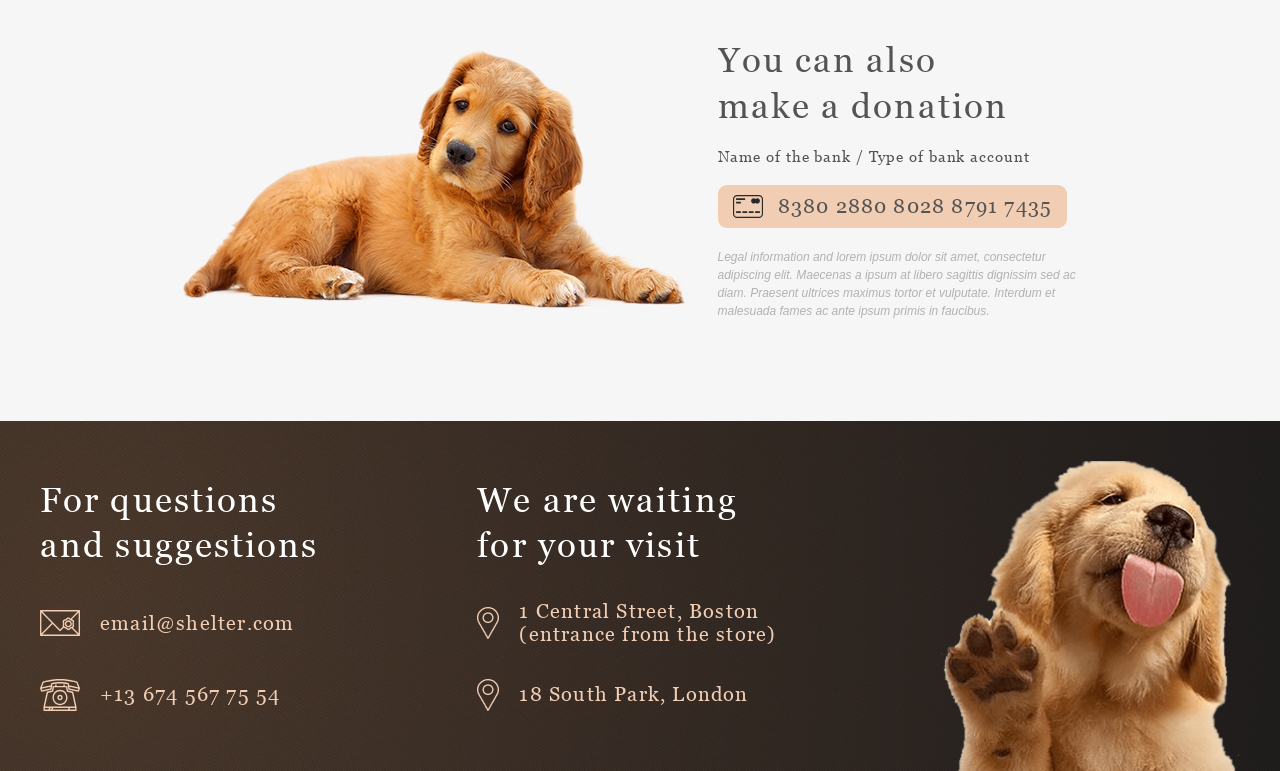
==== commit d52cf6ca: "feat: dom version and finish project" ====
--- a/pages/main/index.html
+++ b/pages/main/index.html
@@ -7,7 +7,17 @@
         <meta name="viewport" content="width=device-width, initial-scale=1.0">
     </head>
     <body>
-        <header class="header">
+        <div class="popup">
+            <button class="popup__button"></button>
+            <div class="popup__content">
+                <img class="popup__img" src="../../assets/images/our-pets/pets/pets-jennifer.png">
+
+                <div class="popup__subcontent">
+                </div>
+            </div>
+        </div>
+        <div class="blockout"></div>
+        <header class="header header_sticky">
             <div class="header__content">
                 <div class="header__logo">
                     <a class="header__logo-title">Cozy House</a>
@@ -17,27 +27,33 @@
                 <nav class="header__menu">
                     <ul class="header__list">
                         <li class="header__list-item"><a class="header__list-link">About the shelter</a></li>
-                        <li class="header__list-item"><a class="header__list-link">Our pets</a></li>
+                        <li class="header__list-item"><a class="header__list-link" href="../pets/">Our pets</a></li>
                         <li class="header__list-item"><a class="header__list-link">Help the shelter</a></li>
                         <li class="header__list-item"><a class="header__list-link">Contacts</a></li>
                     </ul>
                 </nav>
+
+                <button class="header__button">
+                    <span class="header__button-line"></span>
+                    <span class="header__button-line"></span>
+                    <span class="header__button-line"></span>
+                </button>
             </div>
-        </header>
 
-        <main>
             <div class="not-only">
                 <div class="not-only__content">
                     <div class="not-only__subcontent">
                         <h2 class="not-only__title">Not only people</br>need a house</h2>
                         <p class="not-only__text">We offer to give a chance to a little and nice puppy with an extremely wide and open heart. He or she will love you more than anybody else in the world, you will see!</p>
-                        <button class="not-only__button">Make a friend</button>
+                        <button class="not-only__button" onclick="location.href='../pets'">Make a friend</button>
                     </div>
 
                     <img class="not-only__img" src="../../assets/images/main/not-only/start-screen-puppy.png" alt="dog"/>
                 </div>
             </div>
+        </header>
 
+        <main>
             <div class="about">
                 <div class="about__content">
                     <img class="about__img" src="../../assets/images/main/about/about-pets.png" alt="cat and dog">
@@ -56,21 +72,11 @@
 
                     <div class="pets__slider">
                         <button class="pets__left-arrow-button"></button>
-                        <div class="pets__cards">
-                            <div class="pets__card-item">
-                                <img class="pets__card-item-img" src="../../assets/images/main/pets/pets-katrine.png" alt="katrine">
-                                <h4 class="pets__card-item-title">Katrine</h4>
-                                <button class="pets__card-item-button">Learn more</button>
+                        <div class="pets__cards-slider">
+                            <div class="pets__cards cards_current">
                             </div>
-                            <div class="pets__card-item">
-                                <img class="pets__card-item-img" src="../../assets/images/main/pets/pets-jennifer.png" alt="jennifer">
-                                <h4 class="pets__card-item-title">Jennifer</h4>
-                                <button class="pets__card-item-button">Learn more</button>
-                            </div>
-                            <div class="pets__card-item">
-                                <img class="pets__card-item-img" src="../../assets/images/main/pets/pets-woody.png" alt="woody">
-                                <h4 class="pets__card-item-title">Woody</h4>
-                                <button class="pets__card-item-button">Learn more</button>
+    
+                            <div class="pets__cards cards_next">
                             </div>
                         </div>
                         <button class="pets__right-arrow-button"></button>
@@ -80,7 +86,7 @@
                         </div>
                     </div>
 
-                    <button class="pets__button">Get to know the rest</button>
+                    <button class="pets__button" onclick="location.href='../pets'">Get to know the rest</button>
                 </div>
             </div>
 
@@ -189,4 +195,5 @@
             </div>
         </footer>
     </body>
+    <script type="module" src="index.js"></script>
 </html>
--- a/pages/main/index.css
+++ b/pages/main/index.css
@@ -3,7 +3,7 @@
   src: url("../../assets/fonts/george.ttf");
 }
 
-.header__logo-title, .not-only__title, .about__title, .pets__title, .pets__card-item-title, .help__title, .help__subtitle, .donation__title, .donation__subtitle, .donation__credit-card-number, .footer__title, .footer__info-link {
+.header__logo-title, .not-only__title, .about__title, .pets__title, .pets__card-item-title, .help__title, .help__subtitle, .donation__title, .donation__subtitle, .donation__credit-card-number, .footer__title, .footer__info-link, .popup__name, .popup__type-breed, .popup__description, .popup__list {
   font-family: 'Georgia-figma', serif;
   font-weight: 400;
   font-style: normal;
@@ -15,7 +15,7 @@
   font-style: normal;
 }
 
-.pets__left-arrow-button, .pets__right-arrow-button, .not-only__button, .pets__card-item-button, .pets__button {
+.pets__left-arrow-button, .pets__right-arrow-button, .popup__button, .not-only__button, .pets__card-item-button, .pets__button {
   display: block;
   padding: 15px 45px 15px 45px;
   font-family: 'Georgia-figma', serif;
@@ -27,7 +27,7 @@
   outline: none;
 }
 
-.pets__left-arrow-button:hover, .pets__right-arrow-button:hover, .not-only__button:hover, .pets__card-item-button:hover, .pets__button:hover {
+.pets__left-arrow-button:hover, .pets__right-arrow-button:hover, .popup__button:hover, .not-only__button:hover, .pets__card-item-button:hover, .pets__button:hover {
   cursor: pointer;
 }
 
@@ -35,7 +35,7 @@
   cursor: pointer;
 }
 
-.pets__left-arrow-button, .pets__right-arrow-button {
+.pets__left-arrow-button, .pets__right-arrow-button, .popup__button {
   padding: 0px;
   height: 52px;
   width: 52px;
@@ -50,17 +50,18 @@
   margin: 0px;
   padding: 0px;
   width: 100%;
+  position: relative;
 }
 
 .header {
-  margin: 0px auto;
-  width: 1280px;
-  overflow: hidden;
+  width: 100%;
   background: url("../../assets/images/noise_transparent.png"), radial-gradient(110.67% 538.64% at 5.73% 50%, #513D2F 0%, #1A1A1C 100%), #211F20;
+  overflow: hidden;
 }
 
 .header__content {
-  margin: 60px 40px;
+  margin: 60px auto;
+  width: 1200px;
   display: -webkit-box;
   display: -ms-flexbox;
   display: flex;
@@ -121,16 +122,29 @@
   list-style-type: none;
 }
 
+.header__list-item > a {
+  text-decoration: none;
+}
+
 .header__list-item:not(:last-child) {
   margin: 0px 35px 0px 0px;
 }
 
-.header__list-item > a:hover, .header__list-item:first-child > a {
+.header__list-item:first-child > a {
   padding: 0px 0px 3px 0px;
   border-bottom: 3px solid #F1CDB3;
   color: #FAFAFA;
 }
 
+.header__list-item:nth-child(3) > a:hover, .header__list-item:nth-child(4) > a:hover {
+  cursor: auto;
+  color: #CDCDCD;
+}
+
+.header__list-item > a:hover {
+  color: #FAFAFA;
+}
+
 .header__list-link {
   margin: 0px;
   padding: 5px 0px 0px 0px;
@@ -138,20 +152,22 @@
   color: #CDCDCD;
 }
 
+.header__button {
+  display: none;
+}
+
 main {
-  margin: 0px auto;
-  width: 1280px;
-  overflow: hidden;
+  width: 100%;
 }
 
 .not-only {
   width: 100%;
   overflow: hidden;
-  background: url("../../assets/images/noise_transparent.png"), radial-gradient(110.67% 538.64% at 5.73% 50%, #513D2F 0%, #1A1A1C 100%), #211F20;
 }
 
 .not-only__content {
-  margin: 0px 40px;
+  margin: 0px auto;
+  width: 1200px;
   display: -webkit-box;
   display: -ms-flexbox;
   display: flex;
@@ -193,6 +209,10 @@
   color: #292929;
 }
 
+.not-only__button:hover {
+  background-color: #FDDCC4;
+}
+
 .about {
   width: 100%;
   background-color: #FFFFFF;
@@ -200,7 +220,8 @@
 }
 
 .about__content {
-  margin: 80px 40px 100px 40px;
+  margin: 80px auto 100px auto;
+  width: 1200px;
   display: -webkit-box;
   display: -ms-flexbox;
   display: flex;
@@ -253,7 +274,8 @@
 }
 
 .pets__content {
-  margin: 80px 40px 100px 40px;
+  margin: 80px auto 100px auto;
+  width: 1200px;
   display: -webkit-box;
   display: -ms-flexbox;
   display: flex;
@@ -278,6 +300,9 @@
 }
 
 .pets__slider {
+  position: relative;
+  height: 435px;
+  width: 100%;
   display: -webkit-box;
   display: -ms-flexbox;
   display: flex;
@@ -285,22 +310,52 @@
   -webkit-box-direction: normal;
       -ms-flex-direction: row;
           flex-direction: row;
+  -webkit-box-pack: justify;
+      -ms-flex-pack: justify;
+          justify-content: space-between;
   -webkit-box-align: center;
       -ms-flex-align: center;
           align-items: center;
   -webkit-column-gap: 53px;
           column-gap: 53px;
+  overflow: hidden;
 }
 
 .pets__left-arrow-button {
   background: url("../../assets/images/main/pets/arrow-left.png") no-repeat center;
 }
 
+.pets__left-arrow-button:hover {
+  background-color: #FDDCC4;
+  border-color: #FDDCC4;
+}
+
 .pets__right-arrow-button {
   background: url("../../assets/images/main/pets/arrow-right.png") no-repeat center;
 }
 
+.pets__right-arrow-button:hover {
+  background-color: #FDDCC4;
+  border-color: #FDDCC4;
+}
+
+.pets__cards-slider {
+  height: 100%;
+  width: 990px;
+  position: relative;
+  display: -webkit-box;
+  display: -ms-flexbox;
+  display: flex;
+  -webkit-box-orient: horizontal;
+  -webkit-box-direction: normal;
+      -ms-flex-direction: row;
+          flex-direction: row;
+  overflow: hidden;
+}
+
 .pets__cards {
+  width: 100%;
+  position: absolute;
   display: -webkit-box;
   display: -ms-flexbox;
   display: flex;
@@ -310,6 +365,8 @@
           flex-direction: row;
   -webkit-column-gap: 90px;
           column-gap: 90px;
+  -webkit-transition: all 200ms linear;
+  transition: all 200ms linear;
 }
 
 .pets__card-item {
@@ -328,6 +385,8 @@
 }
 
 .pets__card-item:hover {
+  -webkit-box-shadow: 0px 2px 35px 14px rgba(13, 13, 13, 0.04);
+          box-shadow: 0px 2px 35px 14px rgba(13, 13, 13, 0.04);
   cursor: pointer;
 }
 
@@ -352,6 +411,11 @@
   color: #292929;
 }
 
+.pets__card-item-button:hover {
+  background-color: #FDDCC4;
+  border-color: #FDDCC4;
+}
+
 .pets__mobile-arrow-buttons {
   display: none;
 }
@@ -363,15 +427,19 @@
   color: #292929;
 }
 
+.pets__button:hover {
+  background-color: #FDDCC4;
+}
+
 .help {
-  margin: 0px auto;
   width: 100%;
   background-color: #FFFFFF;
   overflow: hidden;
 }
 
 .help__content {
-  margin: 80px 40px 100px 40px;
+  margin: 80px auto 100px auto;
+  width: 1200px;
   display: -webkit-box;
   display: -ms-flexbox;
   display: flex;
@@ -433,14 +501,14 @@
 }
 
 .donation {
-  margin: 0px auto;
   width: 100%;
   background-color: #F6F6F6;
   overflow: hidden;
 }
 
 .donation__content {
-  margin: 80px 40px 100px 40px;
+  margin: 80px auto 100px auto;
+  width: 915px;
   display: -webkit-box;
   display: -ms-flexbox;
   display: flex;
@@ -540,14 +608,14 @@
 }
 
 .footer {
-  margin: 0px auto;
-  width: 1280px;
+  width: 100%;
   background: url("../../assets/images/noise_transparent.png"), radial-gradient(110.67% 538.64% at 5.73% 50%, #513D2F 0%, #1A1A1C 100%), #211F20;
   overflow: hidden;
 }
 
 .footer__content {
-  margin: 40px 40px 0px 40px;
+  margin: 40px auto 0px auto;
+  width: 1200px;
   display: -webkit-box;
   display: -ms-flexbox;
   display: flex;
@@ -618,18 +686,143 @@
   text-decoration: none;
 }
 
-@media (max-width: 1280px) {
-  .header {
-    width: 768px;
-  }
+.popup {
+  margin: auto;
+  height: 552px;
+  width: 952px;
+  display: none;
+  -webkit-box-orient: vertical;
+  -webkit-box-direction: normal;
+      -ms-flex-direction: column;
+          flex-direction: column;
+  -webkit-box-align: end;
+      -ms-flex-align: end;
+          align-items: flex-end;
+  position: fixed;
+  top: 0;
+  left: 0;
+  bottom: 0;
+  right: 0;
+  z-index: 2;
+  overflow: hidden;
+}
+
+.popup__button {
+  margin: 0px 10px 0px 0px;
+  float: right;
+  background: url("../../assets/images/main/popup/modal-close.png") no-repeat center;
+}
+
+.popup__button:hover {
+  background-color: #FDDCC4;
+  border-color: #FDDCC4;
+}
+
+.popup__content {
+  margin: 0px 52px 0px 0px;
+  height: 500px;
+  width: 900px;
+  display: -webkit-box;
+  display: -ms-flexbox;
+  display: flex;
+  -webkit-box-orient: horizontal;
+  -webkit-box-direction: normal;
+      -ms-flex-direction: row;
+          flex-direction: row;
+  -webkit-box-pack: start;
+      -ms-flex-pack: start;
+          justify-content: start;
+  -webkit-box-align: center;
+      -ms-flex-align: center;
+          align-items: center;
+  -webkit-column-gap: 29px;
+          column-gap: 29px;
+  background-color: #FAFAFA;
+  border-radius: 9px;
+  overflow: hidden;
+}
+
+.popup__img {
+  height: 500px;
+  width: 500px;
+}
+
+.popup__subcontent {
+  width: 350px;
+}
+
+.popup__name {
+  margin: 0px 0px 10px 0px;
+  font-size: 35px;
+  line-height: 45.5px;
+  letter-spacing: 0.06em;
+}
+
+.popup__type-breed {
+  margin: 0px 0px 40px 0px;
+  font-size: 20px;
+  line-height: 23px;
+  letter-spacing: 0.06em;
+}
+
+.popup__description {
+  margin: 0px 0px 40px 0px;
+  font-size: 15px;
+  line-height: 16.5px;
+  letter-spacing: 0.06em;
+}
+
+.popup__list {
+  margin: 0px;
+  padding: 0px 0px 0px 15px;
+  font-size: 15px;
+  line-height: 16.5px;
+  letter-spacing: 0.06em;
+  list-style: none;
+  display: -webkit-box;
+  display: -ms-flexbox;
+  display: flex;
+  -webkit-box-orient: vertical;
+  -webkit-box-direction: normal;
+      -ms-flex-direction: column;
+          flex-direction: column;
+  row-gap: 10px;
+}
+
+.popup__list li::before {
+  content: "\2022";
+  color: #F1CDB3;
+  font-weight: bold;
+  display: inline-block;
+  width: 1em;
+  margin-left: -1em;
+}
+
+.popup_show {
+  display: -webkit-box !important;
+  display: -ms-flexbox !important;
+  display: flex !important;
+}
+
+.blockout {
+  display: none;
+  height: 100%;
+  width: 100%;
+  background: rgba(41, 41, 41, 0.6);
+  position: absolute;
+  top: 0;
+  left: 0;
+  z-index: 1;
+}
+
+@media (max-width: 1279px) {
   .header__content {
-    margin: 30px;
-  }
-  main {
-    width: 768px;
-  }
-  main .not-only__content {
+    width: 708px;
+    margin: 30px auto;
+  }
+  .header .not-only__content {
     margin: 30px auto 0px auto;
+    width: 708px;
     -webkit-box-orient: vertical;
     -webkit-box-direction: normal;
         -ms-flex-direction: column;
@@ -639,18 +832,19 @@
             align-items: center;
     row-gap: 100px;
   }
-  main .not-only__subcontent {
+  .header .not-only__subcontent {
     margin: 0px;
   }
-  main .not-only__button {
+  .header .not-only__button {
     margin: 0px auto;
   }
-  main .not-only__img {
+  .header .not-only__img {
     margin: 0px 30px 0px 169px;
     height: 593px;
     width: 569px;
   }
   main .about__content {
+    width: 708px;
     -webkit-box-orient: vertical;
     -webkit-box-direction: reverse;
         -ms-flex-direction: column-reverse;
@@ -658,21 +852,27 @@
     row-gap: 80px;
   }
   main .pets__content {
-    margin: 80px 30px 100px 30px;
+    margin: 80px auto 100px auto;
+    width: 708px;
   }
   main .pets__slider {
+    width: 100%;
     -webkit-column-gap: 12px;
             column-gap: 12px;
+  }
+  main .pets__cards-slider {
+    width: 580px;
   }
   main .pets__cards {
     -webkit-column-gap: 40px;
             column-gap: 40px;
   }
-  main .pets__card-item:last-child {
+  main .pets__card-item:nth-child(3) {
     display: none;
   }
   main .help__content {
-    margin: 80px 69px 100px 69px;
+    margin: 80px auto 100px auto;
+    width: 708px;
   }
   main .help__list {
     margin: 0px;
@@ -685,6 +885,7 @@
     row-gap: 55px;
   }
   main .donation__content {
+    width: 708px;
     -webkit-box-orient: vertical;
     -webkit-box-direction: reverse;
         -ms-flex-direction: column-reverse;
@@ -694,11 +895,9 @@
   main .donation__img {
     margin: 0px;
   }
-  .footer {
-    width: 768px;
-  }
   .footer__content {
-    margin: 30px 30px 0px 30px;
+    margin: 30px auto 0px auto;
+    width: 708px;
     -ms-flex-wrap: wrap;
         flex-wrap: wrap;
     -webkit-box-pack: center;
@@ -711,28 +910,141 @@
   .footer__info-content {
     margin: 0px;
   }
-}
-
-@media (max-width: 768px) {
-  .header {
+  .popup {
+    height: 402px;
+    width: 682px;
+  }
+  .popup__button {
+    margin: 0px 9px 0px 0px;
+  }
+  .popup__content {
+    height: 350px;
+    width: 630px;
+    -webkit-column-gap: 11px;
+            column-gap: 11px;
+  }
+  .popup__img {
+    width: 350px;
+    height: 350px;
+  }
+  .popup__subcontent {
+    width: 260px;
+  }
+  .popup__type-breed {
+    margin: 0px 0px 20px 0px;
+  }
+  .popup__description {
+    margin: 0px 0px 20px 0px;
+    font-size: 13px;
+  }
+  .popup__list {
+    row-gap: 5px;
+  }
+}
+
+@media (max-width: 767px) {
+  body {
+    position: relative;
+  }
+  .header__content {
+    width: auto;
+    padding: 30px 53px 30px 10px;
+    margin: 0px;
+    display: -webkit-box;
+    display: -ms-flexbox;
+    display: flex;
+    -webkit-box-orient: horizontal;
+    -webkit-box-direction: normal;
+        -ms-flex-direction: row;
+            flex-direction: row;
+    -webkit-box-pack: justify;
+        -ms-flex-pack: justify;
+            justify-content: space-between;
+    -webkit-box-align: center;
+        -ms-flex-align: center;
+            align-items: center;
+    -webkit-column-gap: 43px;
+            column-gap: 43px;
+  }
+  .header__logo {
+    z-index: 2;
+  }
+  .header__menu {
     width: 320px;
-  }
-  .header__content {
-    margin: 30px 53px 30px 10px;
-  }
-  .header__menu {
+    height: 100%;
+    visibility: hidden;
+    display: -webkit-box;
+    display: -ms-flexbox;
+    display: flex;
+    -webkit-box-orient: vertical;
+    -webkit-box-direction: normal;
+        -ms-flex-direction: column;
+            flex-direction: column;
+    -webkit-box-pack: center;
+        -ms-flex-pack: center;
+            justify-content: center;
+    position: fixed;
+    top: 0;
+    right: -100%;
+    -webkit-transition: all 600ms linear;
+    transition: all 600ms linear;
+    background-color: #292929;
+    z-index: 1;
+  }
+  .header__checkbox {
     display: none;
   }
-  main {
-    width: 320px;
-  }
-  main .not-only__content {
-    margin: 30px 10px 0px 10px;
+  .header__button {
+    padding: 0px;
+    display: -webkit-inline-box;
+    display: -ms-inline-flexbox;
+    display: inline-flex;
+    -webkit-box-orient: vertical;
+    -webkit-box-direction: normal;
+        -ms-flex-direction: column;
+            flex-direction: column;
+    row-gap: 8px;
+    background: none;
+    border: none;
+    outline: none;
+    z-index: 2;
+    -webkit-transition: all 600ms ease-in-out;
+    transition: all 600ms ease-in-out;
+  }
+  .header__button:hover {
+    cursor: pointer;
+  }
+  .header__button-line {
+    width: 30px;
+    height: 2px;
+    background-color: #F1CDB3;
+  }
+  .header__list {
+    padding: 0px;
+    margin: 0px;
+    -webkit-box-orient: vertical;
+    -webkit-box-direction: normal;
+        -ms-flex-direction: column;
+            flex-direction: column;
+    row-gap: 40px;
+  }
+  .header__list-item:not(:last-child) {
+    margin: 0px;
+  }
+  .header__list-link {
+    padding: 0px;
+    font-size: 32px;
+    line-height: 51.2px;
+    color: #CDCDCD;
+  }
+  .header .not-only__content {
+    margin: 30px auto 0px auto;
+    width: 300px;
     row-gap: 105px;
   }
-  main .not-only__subcontent {
+  .header .not-only__subcontent {
     margin: 0px;
-    width: 300px;
+    width: 100%;
     display: -webkit-box;
     display: -ms-flexbox;
     display: flex;
@@ -745,18 +1057,19 @@
             align-items: center;
     text-align: center;
   }
-  main .not-only__title {
+  .header .not-only__title {
     font-size: 25px;
     line-height: 32.5px;
     letter-spacing: 0.06em;
   }
-  main .not-only__img {
+  .header .not-only__img {
     margin: 0px 0px 0px 40px;
     height: 271.77px;
     width: 260px;
   }
   main .about__content {
-    margin: 42px 10px;
+    margin: 42px auto;
+    width: 320px;
     row-gap: 42px;
   }
   main .about__subcontent {
@@ -792,11 +1105,9 @@
     height: 353.6px;
     width: 260px;
   }
-  main .pets {
+  main .pets__content {
+    margin: 42px auto;
     width: 320px;
-  }
-  main .pets__content {
-    margin: 42px 10px;
     row-gap: 42px;
   }
   main .pets__title {
@@ -806,6 +1117,7 @@
     text-align: center;
   }
   main .pets__slider {
+    height: 507px;
     margin: 0px 15px 0px 15px;
     -webkit-box-orient: vertical;
     -webkit-box-direction: normal;
@@ -813,8 +1125,8 @@
             flex-direction: column;
     row-gap: 20px;
   }
-  main .pets__left-arrow-button, main .pets__right-arrow-button {
-    display: none;
+  main .pets__cards-slider {
+    width: 270px;
   }
   main .pets__card-item:nth-child(2) {
     display: none;
@@ -833,11 +1145,12 @@
   main .pets__mobile-arrow-buttons .pets__left-arrow-button, main .pets__mobile-arrow-buttons .pets__right-arrow-button {
     display: inline-block;
   }
-  main .help {
+  main .pets__left-arrow-button, main .pets__right-arrow-button {
+    display: none;
+  }
+  main .help__content {
+    margin: 42px auto;
     width: 320px;
-  }
-  main .help__content {
-    margin: 42px 15px;
     row-gap: 42px;
   }
   main .help__title {
@@ -867,11 +1180,9 @@
     line-height: 16.5px;
     letter-spacing: 0.06em;
   }
-  main .donation {
+  main .donation__content {
+    margin: 42px auto;
     width: 320px;
-  }
-  main .donation__content {
-    margin: 42px 15px;
     row-gap: 42px;
   }
   main .donation__info {
@@ -914,11 +1225,9 @@
   main .donation__img {
     width: 260px;
   }
-  .footer {
+  .footer__content {
+    margin: 30px auto 0px auto;
     width: 320px;
-  }
-  .footer__content {
-    margin: 30px 10px 0px 10px;
     row-gap: 40px;
   }
   .footer__info-content {
@@ -937,7 +1246,7 @@
             justify-content: start;
   }
   .footer__title {
-    margin: 0px 15px 0px 15px;
+    margin: 0px 10px 0px 10px;
     font-size: 25px;
     line-height: 32.5px;
     letter-spacing: 0.06em;
@@ -951,5 +1260,89 @@
   .footer__img {
     width: 260px;
   }
+  .popup {
+    margin: auto;
+    height: -webkit-fit-content;
+    height: -moz-fit-content;
+    height: fit-content;
+    width: -webkit-fit-content;
+    width: -moz-fit-content;
+    width: fit-content;
+    -webkit-box-pack: center;
+        -ms-flex-pack: center;
+            justify-content: center;
+    overflow: hidden;
+  }
+  .popup__button {
+    margin: 0px;
+    height: 52px;
+    width: 52px;
+  }
+  .popup__content {
+    padding: 10px;
+    margin: 0px 30px 0px 0px;
+    height: -webkit-fit-content;
+    height: -moz-fit-content;
+    height: fit-content;
+    width: 240px;
+    -webkit-column-count: 0px;
+            column-count: 0px;
+  }
+  .popup__img {
+    display: none;
+  }
+  .popup__name {
+    text-align: center;
+  }
+  .popup__type-breed {
+    text-align: center;
+  }
+  .popup__description {
+    text-align: justify;
+  }
+  .popup__list {
+    row-gap: 5px;
+  }
+}
+
+.button_rotated {
+  -webkit-transform: rotate(90deg);
+          transform: rotate(90deg);
+}
+
+.menu_moved {
+  visibility: visible;
+  margin: 0px 0px 0px auto;
+  left: 0;
+  right: 0;
+}
+
+.cards_left_moved {
+  margin: 0px 100% 0px 0px;
+  left: -100%;
+}
+
+.cards_right_moved {
+  margin: 0px 0px 0px 100%;
+  right: -100%;
+}
+
+.cards_current {
+  visibility: visible;
+  margin: 0px;
+  left: 0;
+  right: 0;
+}
+
+.cards_next {
+  visibility: hidden;
+}
+
+.stop_scroll {
+  overflow: hidden;
+}
+
+.logo_moved {
+  margin: 0px 0px 0px auto !important;
 }
 /*# sourceMappingURL=index.css.map */
